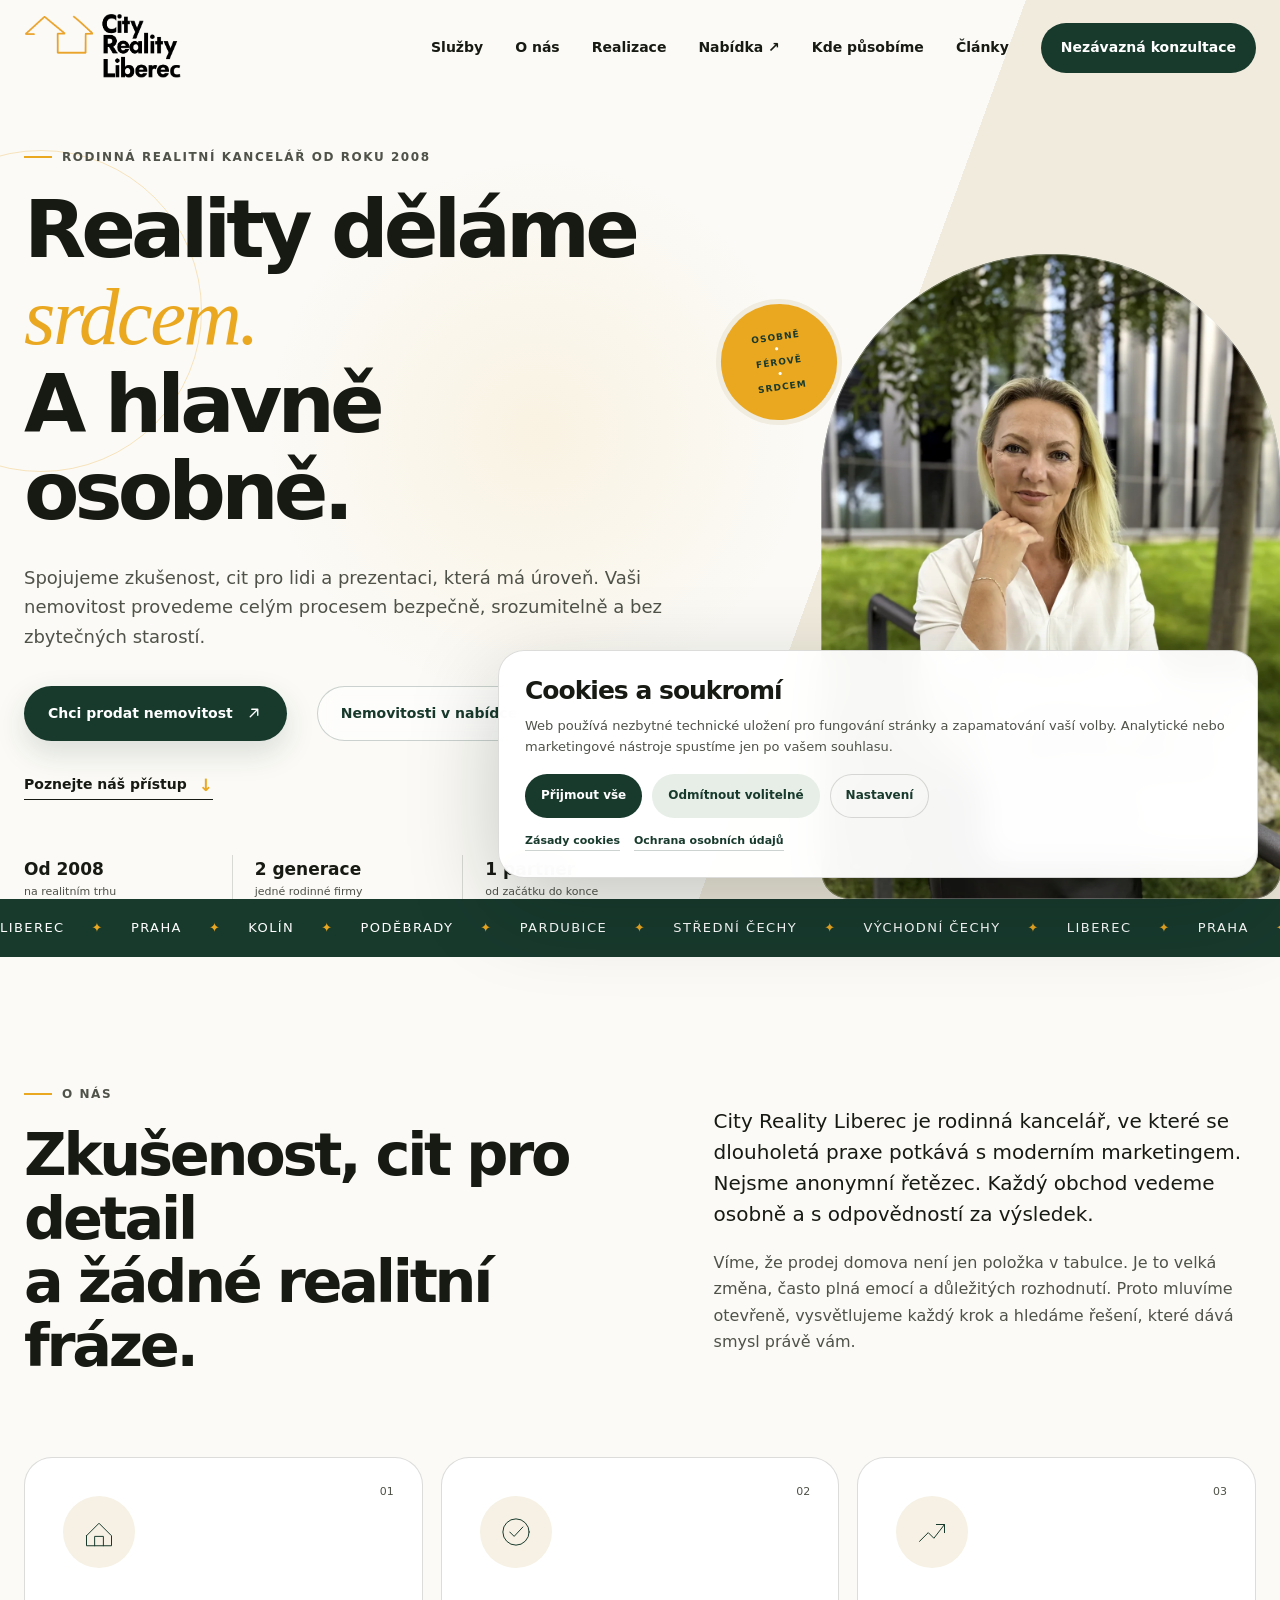
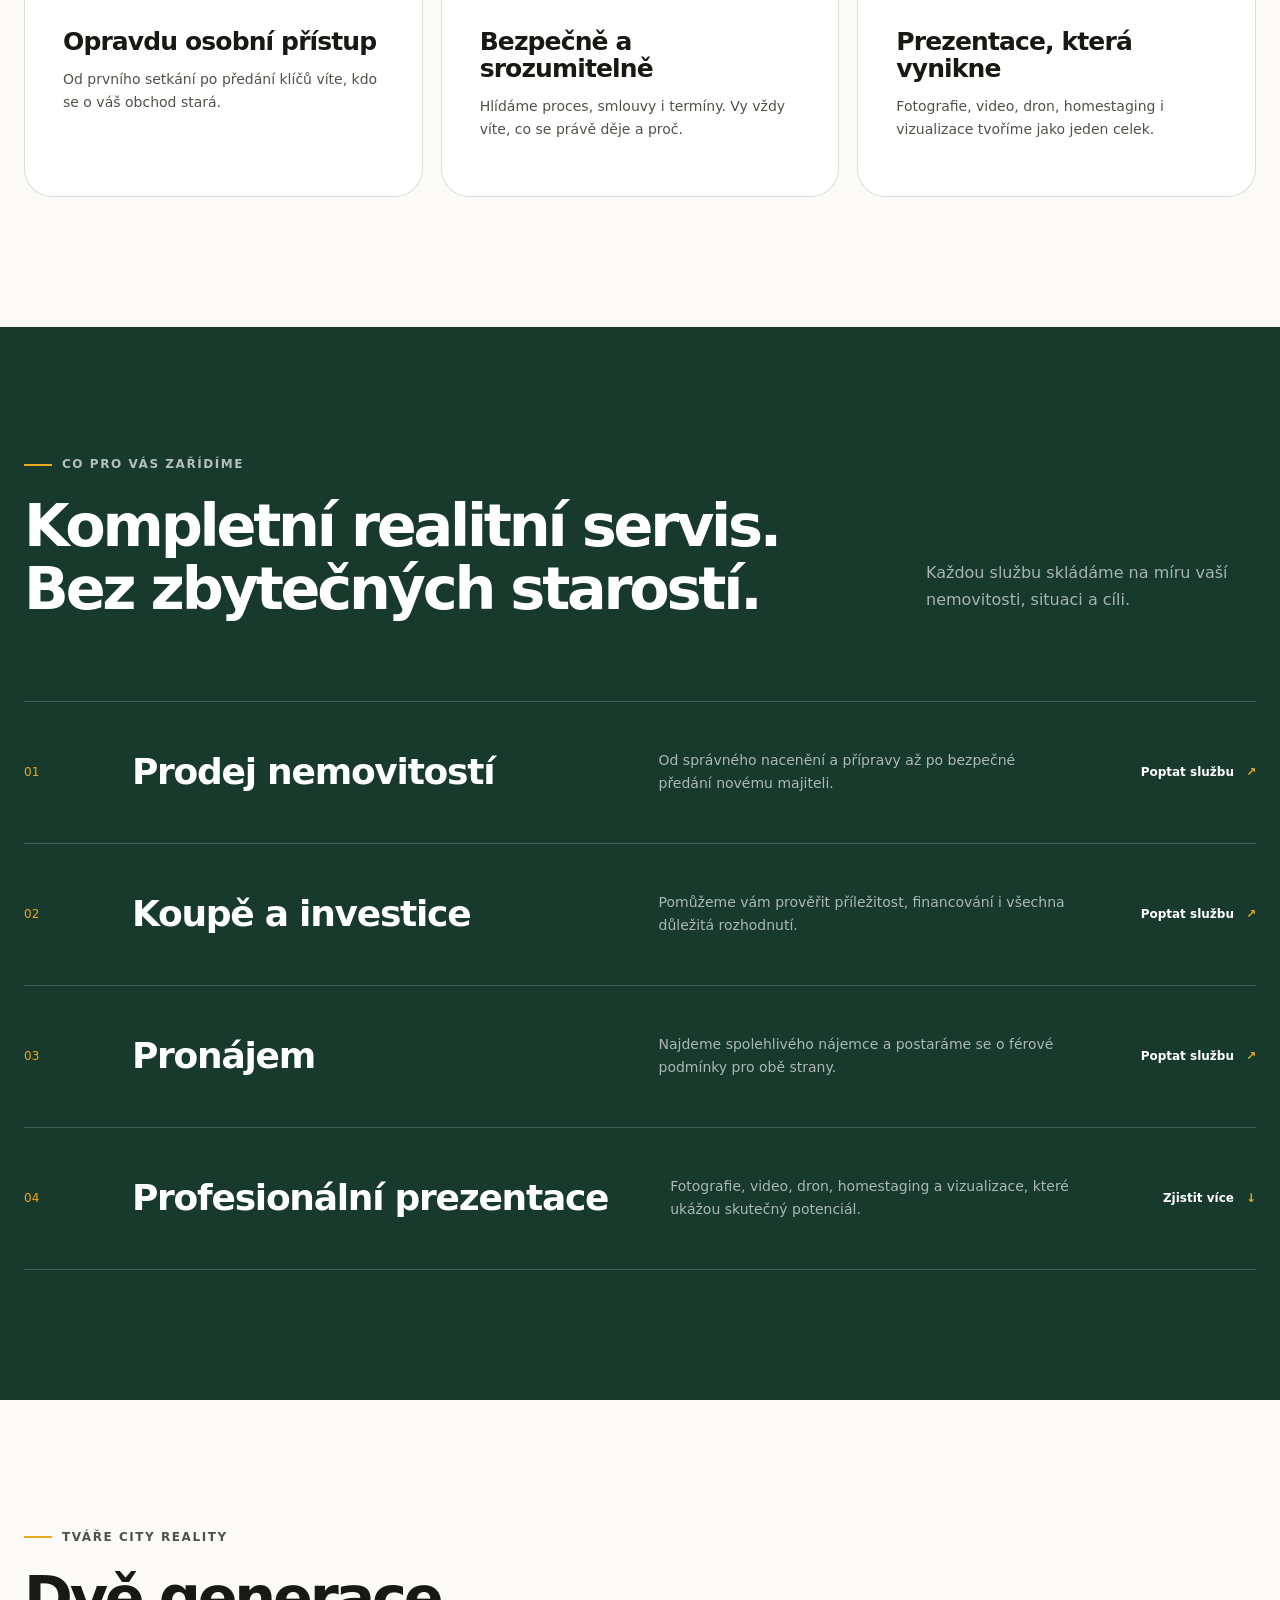
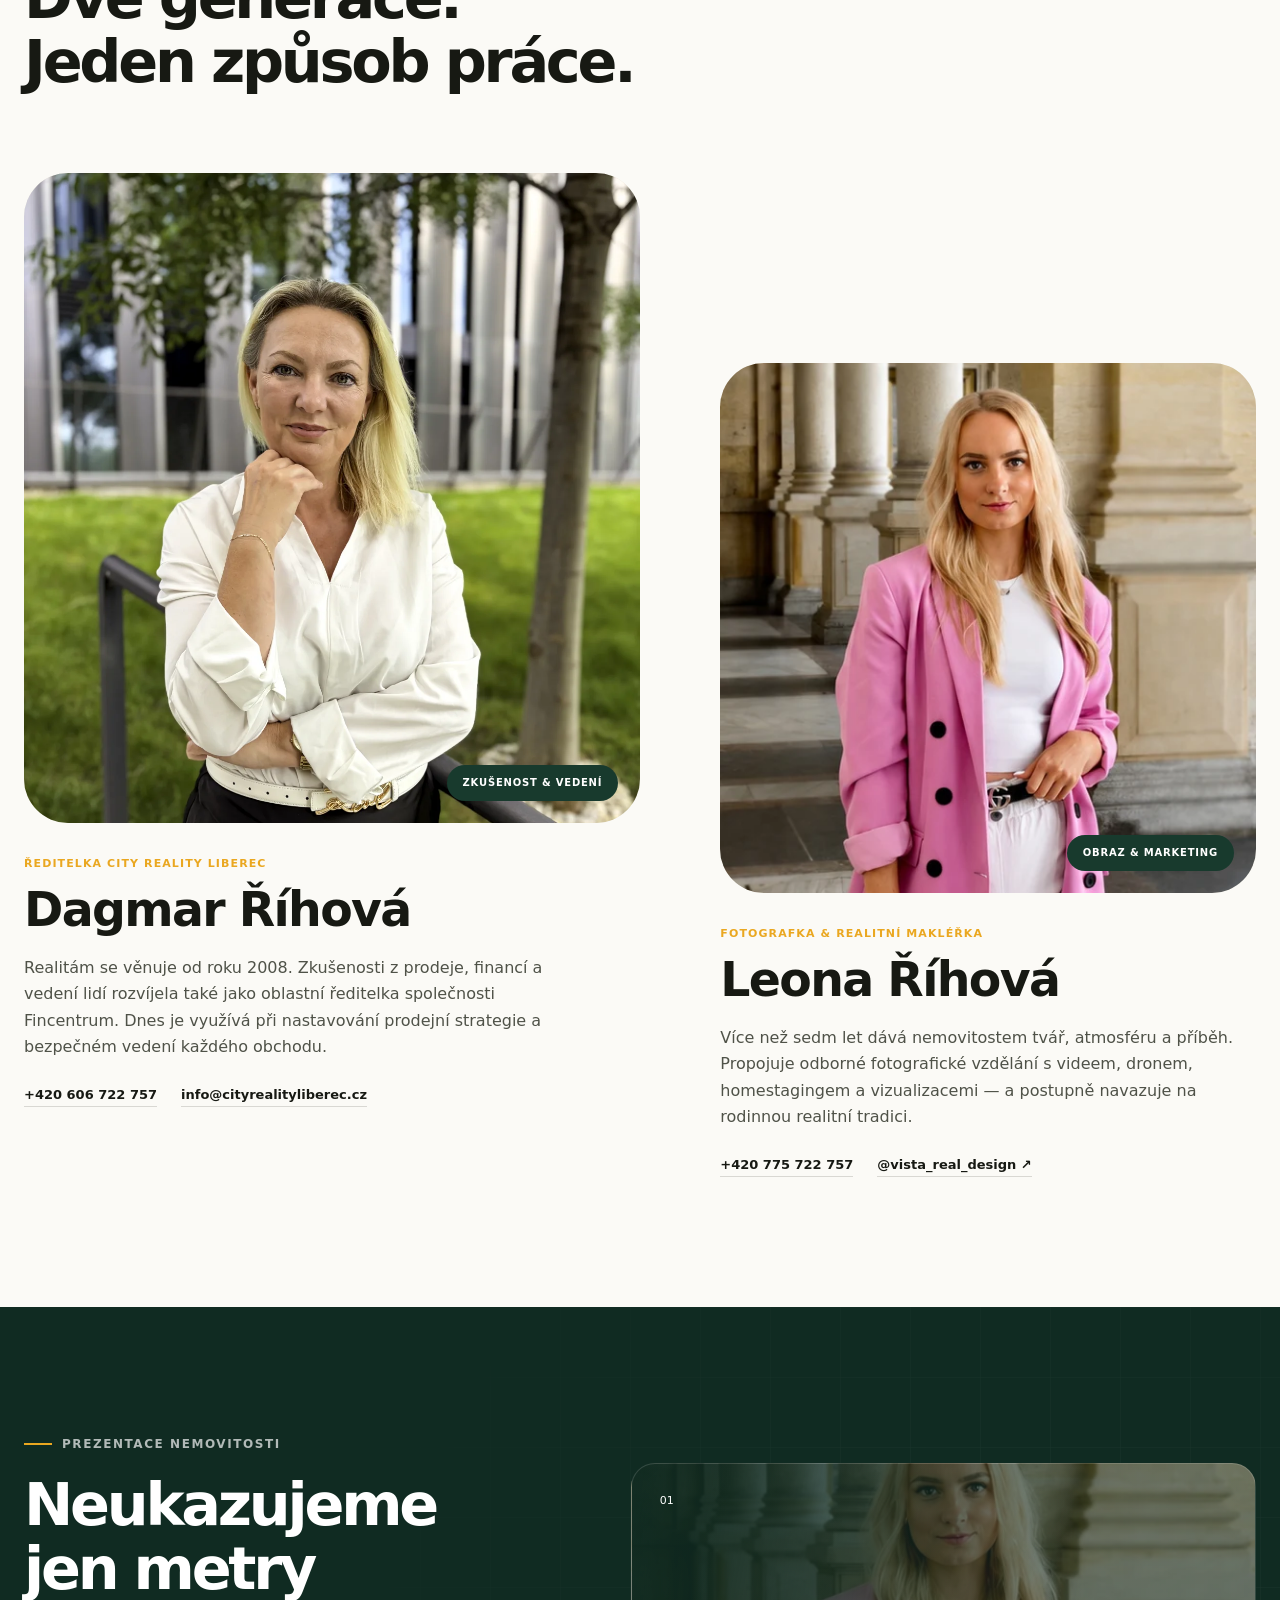
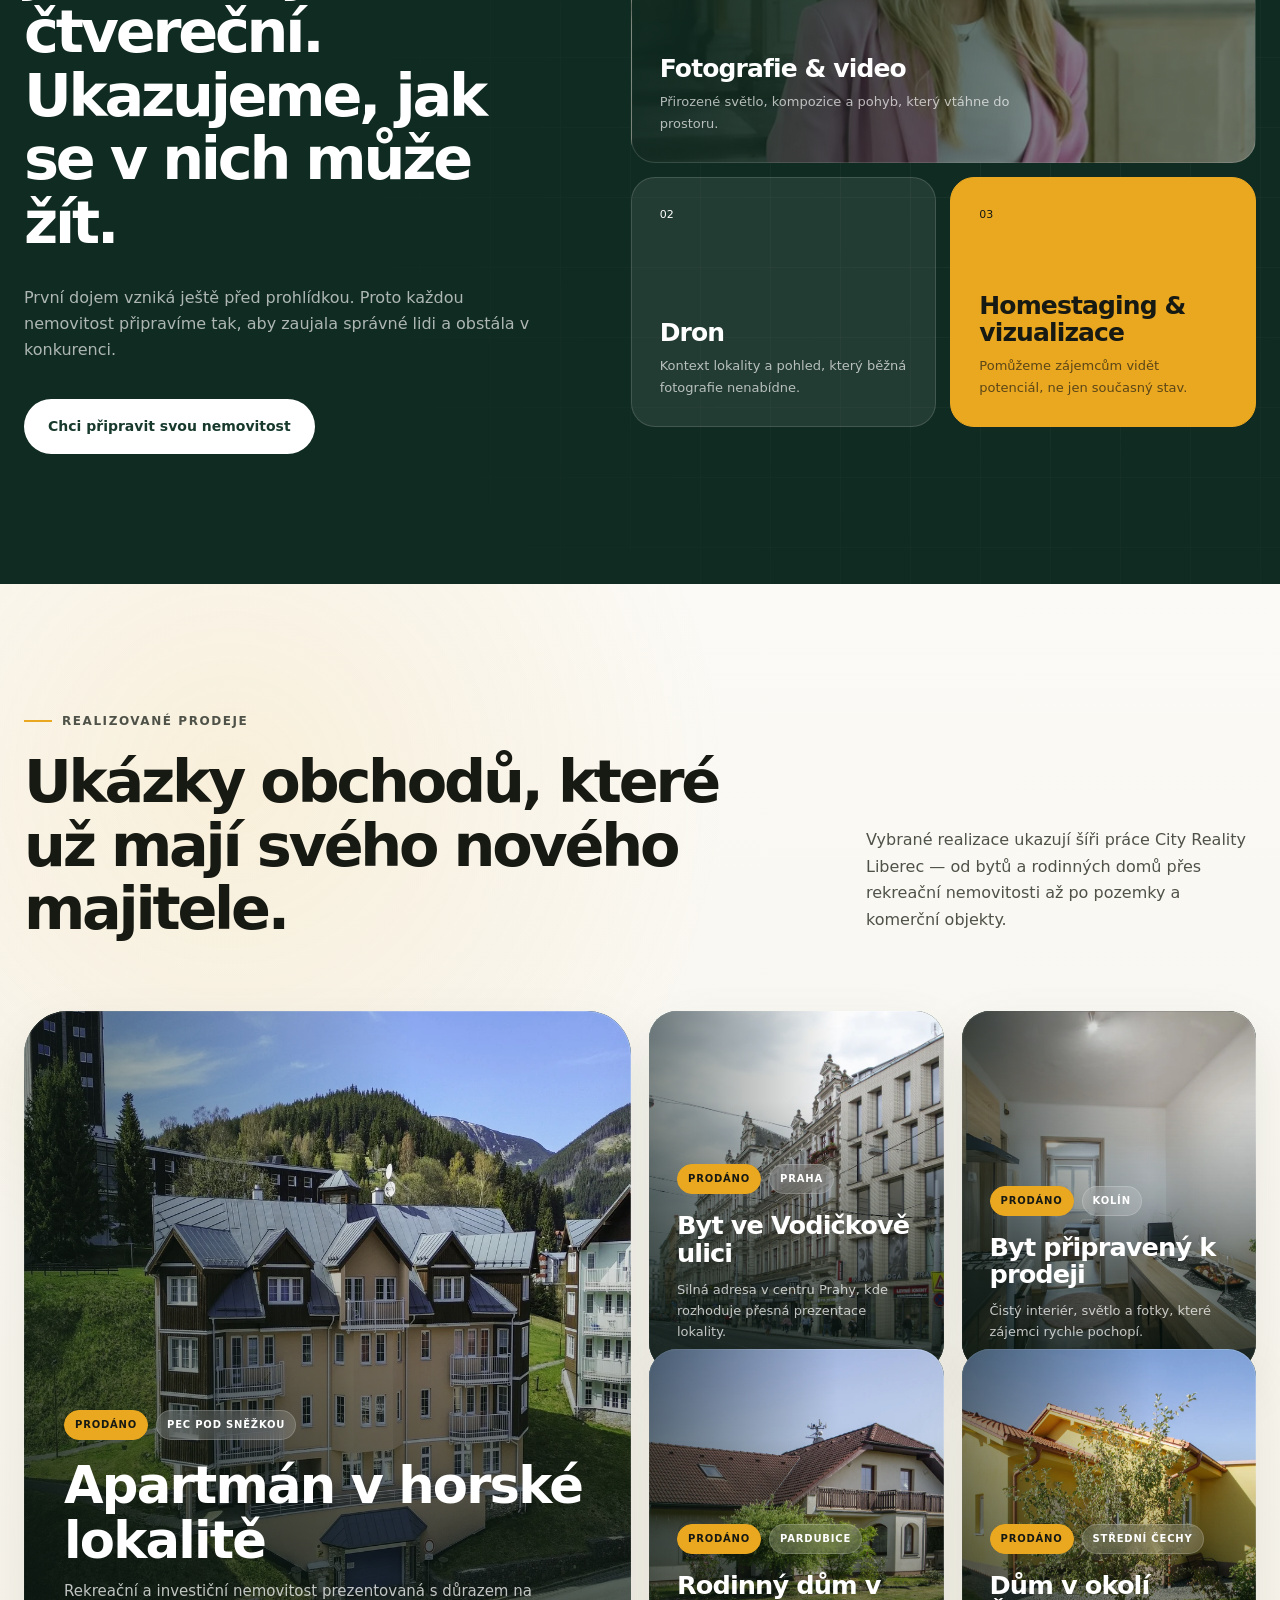
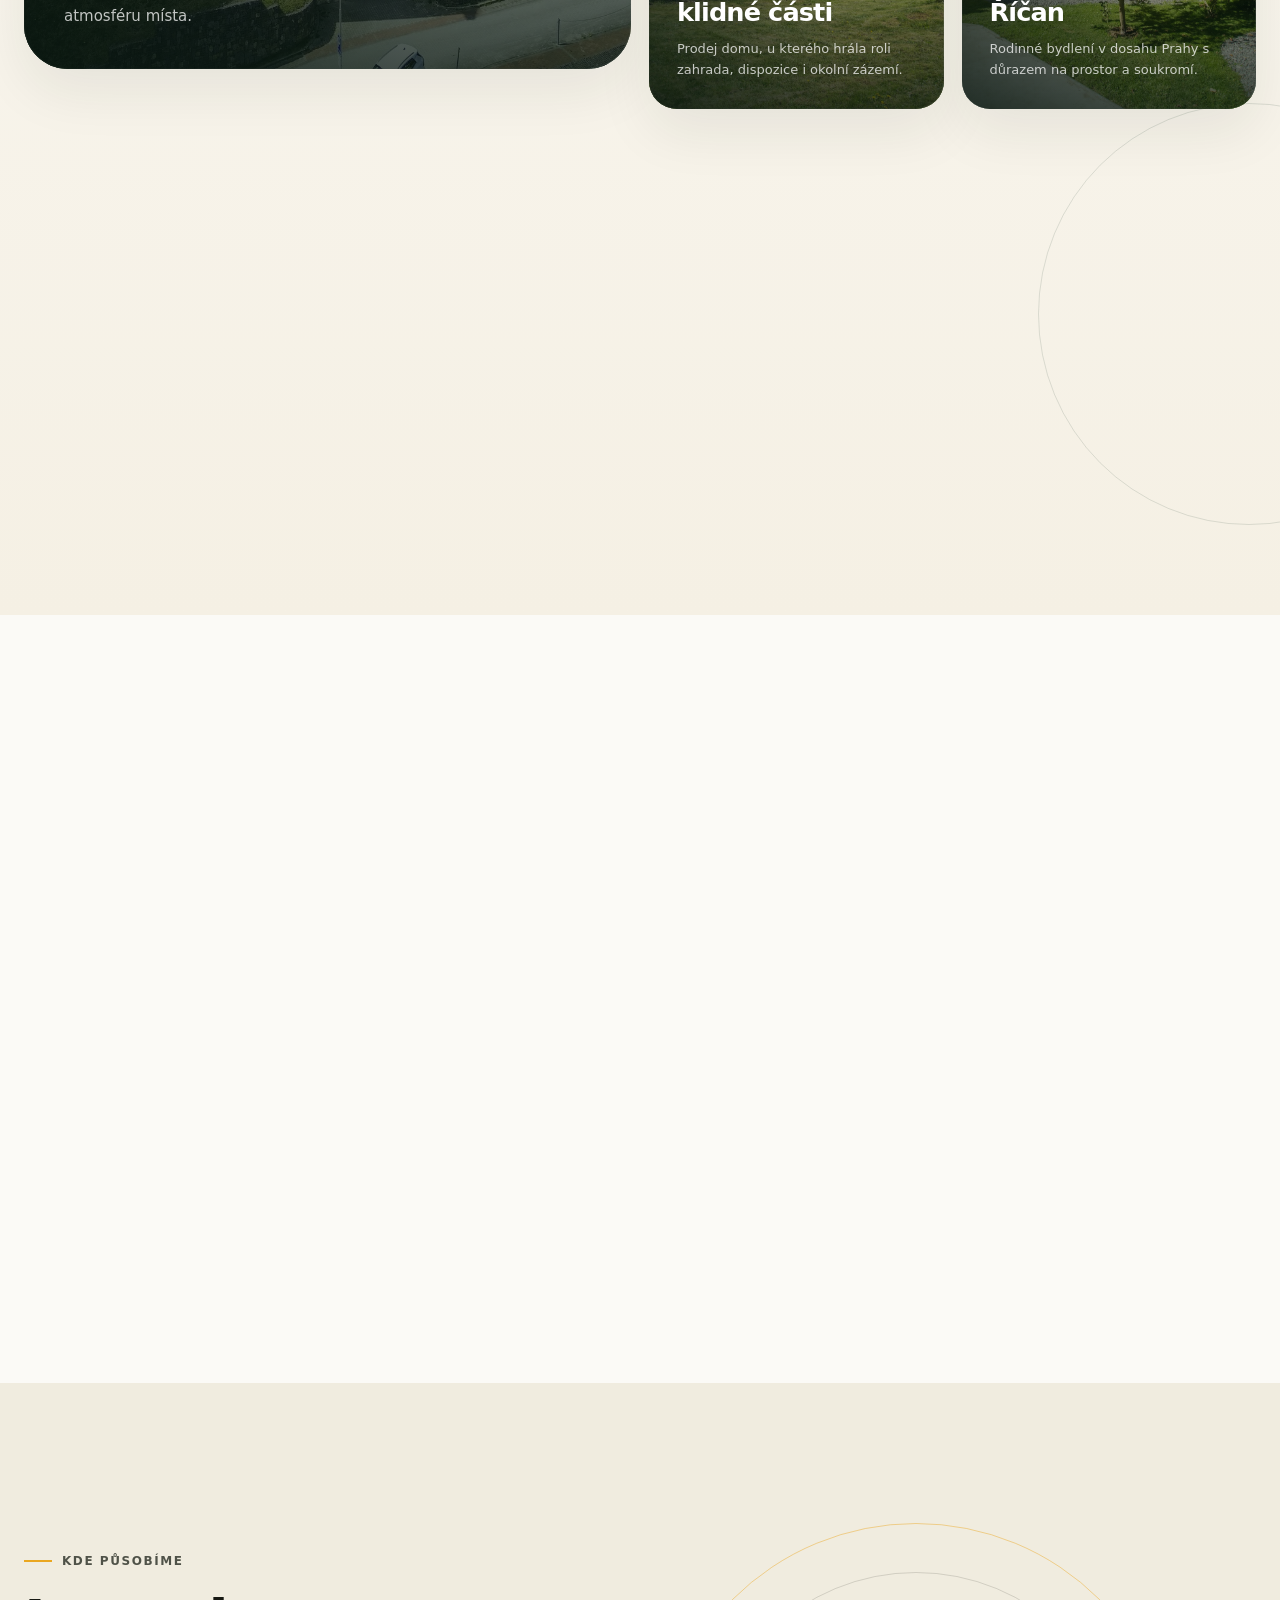
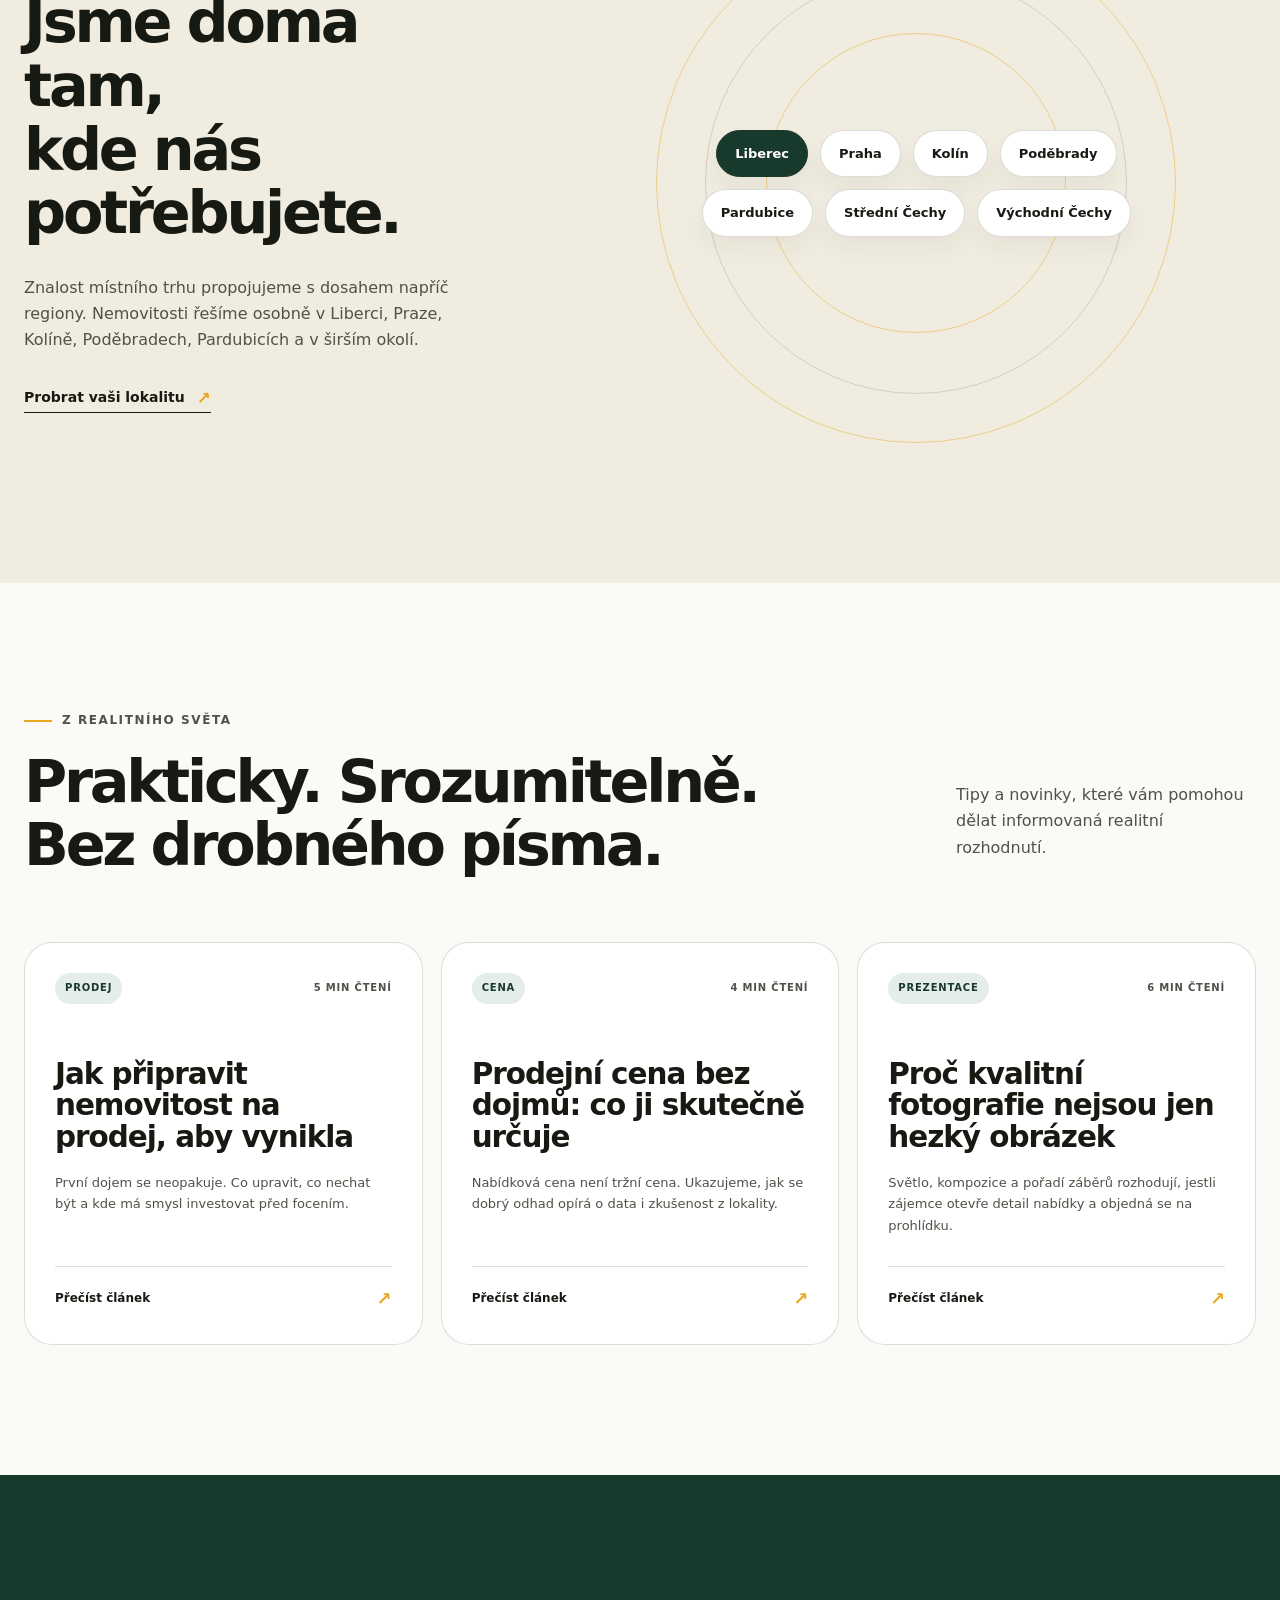
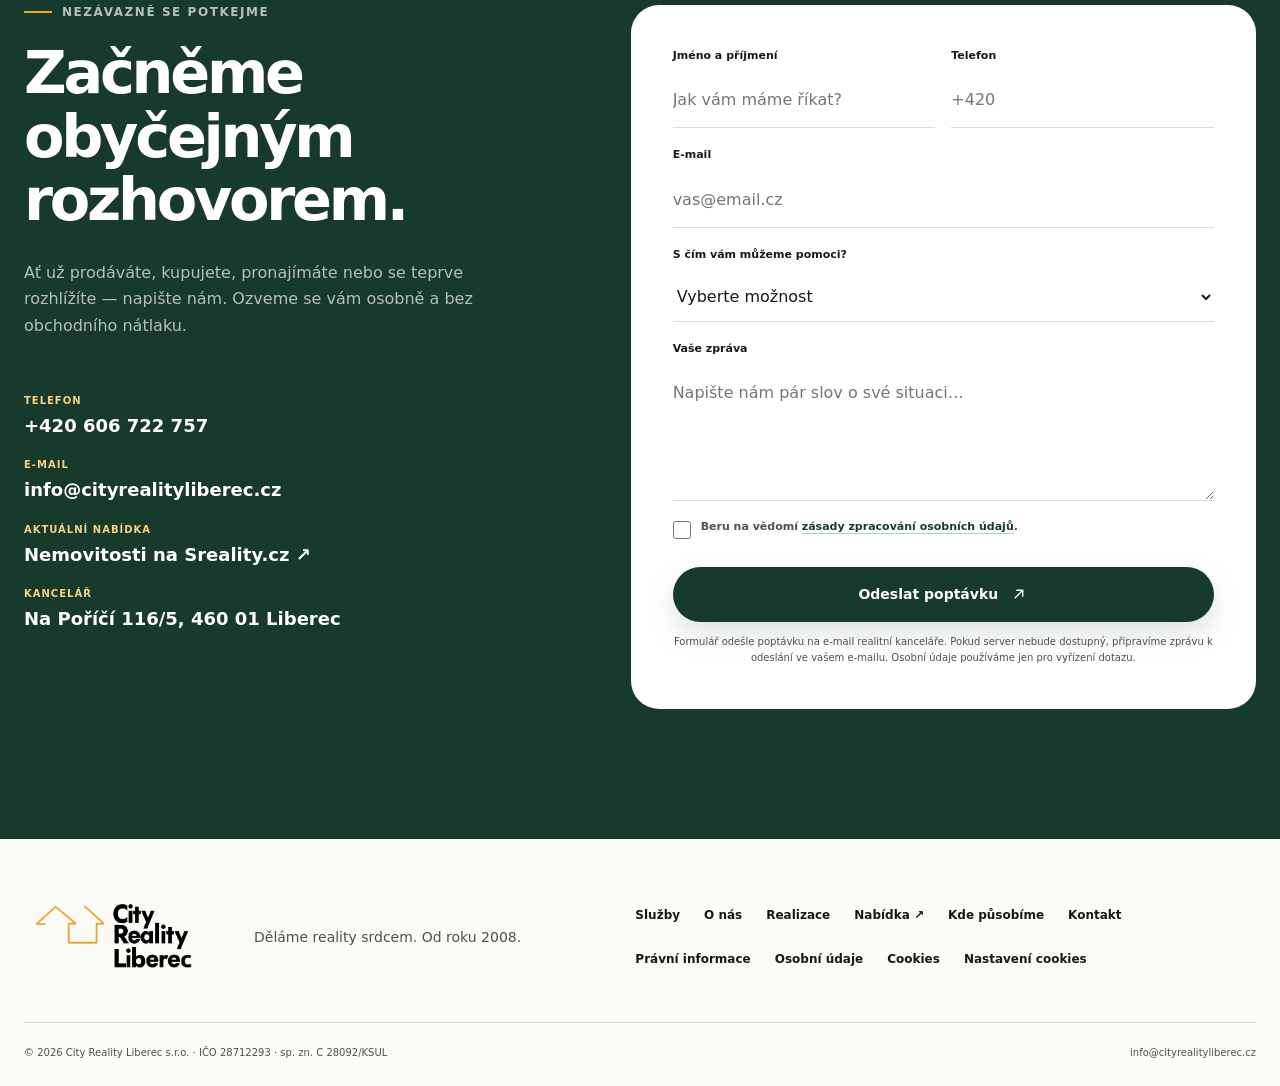
==== index.html @ 0fc663b5 "Initial City Reality Liberec website" ====
<!doctype html>
<html lang="cs">
  <head>
    <meta charset="UTF-8" />
    <meta name="viewport" content="width=device-width, initial-scale=1.0" />
    <meta
      name="description"
      content="Rodinná realitní kancelář City Reality Liberec. Prodej, koupě a pronájem nemovitostí v Liberci, Praze, Kolíně, Poděbradech, Pardubicích a okolí."
    />
    <meta name="robots" content="index, follow, max-image-preview:large" />
    <meta name="author" content="City Reality Liberec s.r.o." />
    <meta name="geo.region" content="CZ-LI" />
    <meta name="geo.placename" content="Liberec" />
    <meta name="theme-color" content="#fbfaf6" />
    <title>City Reality Liberec | Realitní kancelář Liberec, Praha a okolí</title>
    <link rel="canonical" href="https://cityrealityliberec.cz/" />
    <link rel="alternate" hreflang="cs-CZ" href="https://cityrealityliberec.cz/" />
    <link rel="alternate" hreflang="x-default" href="https://cityrealityliberec.cz/" />
    <meta property="og:locale" content="cs_CZ" />
    <meta property="og:type" content="website" />
    <meta property="og:site_name" content="City Reality Liberec" />
    <meta property="og:title" content="City Reality Liberec | Realitní kancelář Liberec, Praha a okolí" />
    <meta
      property="og:description"
      content="Rodinná realitní kancelář pro prodej, koupi a pronájem nemovitostí. Osobní přístup, kvalitní prezentace a působnost v Liberci, Praze, Středních i Východních Čechách."
    />
    <meta property="og:url" content="https://cityrealityliberec.cz/" />
    <meta property="og:image" content="https://cityrealityliberec.cz/assets/og-image.jpg" />
    <meta property="og:image:width" content="1200" />
    <meta property="og:image:height" content="630" />
    <meta property="og:image:alt" content="City Reality Liberec — rodinná realitní kancelář" />
    <meta name="twitter:card" content="summary_large_image" />
    <meta name="twitter:title" content="City Reality Liberec | Realitní kancelář Liberec, Praha a okolí" />
    <meta
      name="twitter:description"
      content="Rodinná realitní kancelář pro prodej, koupi a pronájem nemovitostí v Liberci, Praze, Středních a Východních Čechách."
    />
    <meta name="twitter:image" content="https://cityrealityliberec.cz/assets/og-image.jpg" />
    <link rel="icon" href="assets/favicon.svg" type="image/svg+xml" />
    <link rel="preload" href="assets/dagmar-rihova.webp" as="image" />
    <link rel="stylesheet" href="styles.css?v=20260701-form" />
    <script src="script.js?v=20260701-form" defer></script>
    <script type="application/ld+json">
      {
        "@context": "https://schema.org",
        "@graph": [
          {
            "@type": "ImageObject",
            "@id": "https://cityrealityliberec.cz/#logo",
            "url": "https://cityrealityliberec.cz/assets/logo.png",
            "width": 942,
            "height": 410,
            "caption": "City Reality Liberec"
          },
          {
            "@type": "ImageObject",
            "@id": "https://cityrealityliberec.cz/#primaryimage",
            "url": "https://cityrealityliberec.cz/assets/dagmar-rihova.webp",
            "width": 1200,
            "height": 1600,
            "caption": "Dagmar Říhová, City Reality Liberec"
          },
          {
            "@type": "RealEstateAgent",
            "@id": "https://cityrealityliberec.cz/#organization",
            "name": "City Reality Liberec",
            "legalName": "City Reality Liberec s.r.o.",
            "url": "https://cityrealityliberec.cz/",
            "logo": {
              "@id": "https://cityrealityliberec.cz/#logo"
            },
            "image": [
              {
                "@id": "https://cityrealityliberec.cz/#logo"
              },
              {
                "@id": "https://cityrealityliberec.cz/#primaryimage"
              }
            ],
            "slogan": "Reality děláme srdcem.",
            "description": "Rodinná realitní kancelář s osobním přístupem k prodeji, koupi a pronájmu nemovitostí.",
            "taxID": "28712293",
            "telephone": "+420606722757",
            "email": "info@cityrealityliberec.cz",
            "address": {
              "@type": "PostalAddress",
              "streetAddress": "Na Poříčí 116/5",
              "addressLocality": "Liberec II-Nové Město",
              "postalCode": "460 01",
              "addressRegion": "Liberecký kraj",
              "addressCountry": "CZ"
            },
            "contactPoint": {
              "@type": "ContactPoint",
              "telephone": "+420606722757",
              "email": "info@cityrealityliberec.cz",
              "contactType": "customer service",
              "availableLanguage": ["cs"]
            },
            "areaServed": [
              { "@type": "City", "name": "Liberec" },
              { "@type": "City", "name": "Praha" },
              { "@type": "City", "name": "Kolín" },
              { "@type": "City", "name": "Poděbrady" },
              { "@type": "City", "name": "Pardubice" },
              { "@type": "AdministrativeArea", "name": "Střední Čechy" },
              { "@type": "AdministrativeArea", "name": "Východní Čechy" }
            ],
            "knowsAbout": [
              "prodej nemovitostí",
              "koupě nemovitosti",
              "pronájem nemovitosti",
              "prezentace nemovitostí",
              "realitní poradenství"
            ],
            "sameAs": [
              "https://www.sreality.cz/adresar/city-reality-liberec-liberec-liberec-ii-nove-mesto/1263/makleri/282728"
            ],
            "hasOfferCatalog": {
              "@type": "OfferCatalog",
              "name": "Realitní služby",
              "itemListElement": [
                {
                  "@type": "Offer",
                  "itemOffered": {
                    "@type": "Service",
                    "name": "Prodej nemovitosti",
                    "description": "Strategie prodeje, příprava nemovitosti, prezentace, inzerce, jednání se zájemci a doprovod k bezpečnému předání.",
                    "provider": { "@id": "https://cityrealityliberec.cz/#organization" }
                  }
                },
                {
                  "@type": "Offer",
                  "itemOffered": {
                    "@type": "Service",
                    "name": "Koupě a investice do nemovitosti",
                    "description": "Pomoc s výběrem, prověřením a vyjednáváním při koupi nemovitosti.",
                    "provider": { "@id": "https://cityrealityliberec.cz/#organization" }
                  }
                },
                {
                  "@type": "Offer",
                  "itemOffered": {
                    "@type": "Service",
                    "name": "Pronájem nemovitosti",
                    "description": "Prezentace pronájmu, výběr vhodného nájemce a příprava hladkého předání.",
                    "provider": { "@id": "https://cityrealityliberec.cz/#organization" }
                  }
                }
              ]
            }
          },
          {
            "@type": "WebSite",
            "@id": "https://cityrealityliberec.cz/#website",
            "url": "https://cityrealityliberec.cz/",
            "name": "City Reality Liberec",
            "inLanguage": "cs-CZ",
            "publisher": {
              "@id": "https://cityrealityliberec.cz/#organization"
            }
          },
          {
            "@type": "WebPage",
            "@id": "https://cityrealityliberec.cz/#webpage",
            "url": "https://cityrealityliberec.cz/",
            "name": "City Reality Liberec | Realitní kancelář Liberec, Praha a okolí",
            "description": "Rodinná realitní kancelář City Reality Liberec. Prodej, koupě a pronájem nemovitostí v Liberci, Praze, Kolíně, Poděbradech, Pardubicích a okolí.",
            "isPartOf": {
              "@id": "https://cityrealityliberec.cz/#website"
            },
            "about": {
              "@id": "https://cityrealityliberec.cz/#organization"
            },
            "primaryImageOfPage": {
              "@id": "https://cityrealityliberec.cz/#primaryimage"
            },
            "breadcrumb": {
              "@id": "https://cityrealityliberec.cz/#breadcrumb"
            },
            "inLanguage": "cs-CZ"
          },
          {
            "@type": "BreadcrumbList",
            "@id": "https://cityrealityliberec.cz/#breadcrumb",
            "itemListElement": [
              {
                "@type": "ListItem",
                "position": 1,
                "name": "Úvod",
                "item": "https://cityrealityliberec.cz/"
              }
            ]
          },
          {
            "@type": "ItemList",
            "@id": "https://cityrealityliberec.cz/#articles",
            "name": "Realitní články",
            "itemListElement": [
              {
                "@type": "ListItem",
                "position": 1,
                "url": "https://cityrealityliberec.cz/clanky/priprava-nemovitosti-na-prodej.html",
                "name": "Jak připravit nemovitost na prodej, aby vynikla"
              },
              {
                "@type": "ListItem",
                "position": 2,
                "url": "https://cityrealityliberec.cz/clanky/realna-prodejni-cena.html",
                "name": "Prodejní cena bez dojmů: co ji skutečně určuje"
              },
              {
                "@type": "ListItem",
                "position": 3,
                "url": "https://cityrealityliberec.cz/clanky/fotografie-ktere-prodavaji.html",
                "name": "Proč kvalitní fotografie nejsou jen hezký obrázek"
              }
            ]
          }
        ]
      }
    </script>
  </head>
  <body>
    <a class="skip-link" href="#obsah">Přejít na obsah</a>

    <header class="site-header" data-header>
      <div class="shell header-inner">
        <a class="brand" href="#uvod" aria-label="City Reality Liberec — úvod">
          <img src="assets/logo.png" alt="City Reality Liberec" width="942" height="410" />
        </a>

        <button class="menu-toggle" type="button" aria-expanded="false" aria-controls="main-nav">
          <span></span><span></span>
          <span class="sr-only">Otevřít menu</span>
        </button>

        <nav class="main-nav" id="main-nav" aria-label="Hlavní navigace">
          <a href="#sluzby">Služby</a>
          <a href="#o-nas">O nás</a>
          <a href="#realizace">Realizace</a>
          <a
            class="nav-external"
            href="https://www.sreality.cz/adresar/city-reality-liberec-liberec-liberec-ii-nove-mesto/1263/makleri/282728"
            target="_blank"
            rel="noreferrer"
          >Nabídka ↗</a>
          <a href="#lokality">Kde působíme</a>
          <a href="#clanky">Články</a>
          <a class="nav-cta" href="#kontakt">Nezávazná konzultace</a>
        </nav>
      </div>
    </header>

    <main id="obsah">
      <section class="hero" id="uvod">
        <div class="shell hero-grid">
          <div class="hero-copy reveal">
            <p class="eyebrow"><span></span> Rodinná realitní kancelář od roku 2008</p>
            <h1>Reality děláme <em>srdcem.</em><br />A hlavně osobně.</h1>
            <p class="hero-lead">
              Spojujeme zkušenost, cit pro lidi a prezentaci, která má úroveň. Vaši nemovitost
              provedeme celým procesem bezpečně, srozumitelně a bez zbytečných starostí.
            </p>
            <div class="hero-actions">
              <a class="button button-primary" href="#kontakt">
                Chci prodat nemovitost
                <svg aria-hidden="true" viewBox="0 0 24 24"><path d="m7 17 10-10M9 7h8v8" /></svg>
              </a>
              <a
                class="button button-outline"
                href="https://www.sreality.cz/adresar/city-reality-liberec-liberec-liberec-ii-nove-mesto/1263/makleri/282728"
                target="_blank"
                rel="noreferrer"
              >
                Nemovitosti v nabídce
                <svg aria-hidden="true" viewBox="0 0 24 24"><path d="m7 17 10-10M9 7h8v8" /></svg>
              </a>
              <a class="text-link" href="#o-nas">Poznejte náš přístup <span>↓</span></a>
            </div>
            <div class="hero-proof" aria-label="Naše hlavní přednosti">
              <div><strong>Od 2008</strong><span>na realitním trhu</span></div>
              <div><strong>2 generace</strong><span>jedné rodinné firmy</span></div>
              <div><strong>1 partner</strong><span>od začátku do konce</span></div>
            </div>
          </div>

          <div class="hero-visual reveal reveal-delay">
            <div class="portrait portrait-main">
              <img
                src="assets/dagmar-rihova.webp"
                alt="Dagmar Říhová, ředitelka City Reality Liberec"
                width="1200"
                height="1600"
              />
            </div>
            <div class="portrait-note">
              <span class="scribble" aria-hidden="true">„</span>
              <p>Za každou nemovitostí je lidský příběh. A ten si zaslouží opravdovou péči.</p>
              <strong>Dagmar Říhová</strong>
              <span>ředitelka City Reality Liberec</span>
            </div>
            <div class="hero-stamp" aria-hidden="true">
              <span>osobně</span>
              <i>•</i>
              <span>férově</span>
              <i>•</i>
              <span>srdcem</span>
            </div>
          </div>
        </div>

        <div class="place-line" aria-label="Lokality, ve kterých působíme">
          <div class="place-track">
            <span>Liberec</span><i>✦</i><span>Praha</span><i>✦</i><span>Kolín</span><i>✦</i>
            <span>Poděbrady</span><i>✦</i><span>Pardubice</span><i>✦</i><span>Střední Čechy</span><i>✦</i>
            <span>Východní Čechy</span><i>✦</i><span aria-hidden="true">Liberec</span><i aria-hidden="true">✦</i>
            <span aria-hidden="true">Praha</span><i aria-hidden="true">✦</i><span aria-hidden="true">Kolín</span>
          </div>
        </div>
      </section>

      <section class="intro section" id="o-nas">
        <div class="shell intro-grid">
          <div class="section-heading reveal">
            <p class="eyebrow"><span></span> O nás</p>
            <h2>Zkušenost, cit pro detail<br />a žádné realitní fráze.</h2>
          </div>
          <div class="intro-copy reveal reveal-delay">
            <p class="lead-copy">
              City Reality Liberec je rodinná kancelář, ve které se dlouholetá praxe potkává
              s moderním marketingem. Nejsme anonymní řetězec. Každý obchod vedeme osobně a s
              odpovědností za výsledek.
            </p>
            <p>
              Víme, že prodej domova není jen položka v tabulce. Je to velká změna, často plná
              emocí a důležitých rozhodnutí. Proto mluvíme otevřeně, vysvětlujeme každý krok a
              hledáme řešení, které dává smysl právě vám.
            </p>
          </div>
        </div>

        <div class="shell values-grid">
          <article class="value-card reveal">
            <span class="card-number">01</span>
            <div class="line-icon" aria-hidden="true">
              <svg viewBox="0 0 64 64"><path d="M12 38 32 18l20 20v16H12V38Z"/><path d="M25 54V39h14v15"/></svg>
            </div>
            <h3>Opravdu osobní přístup</h3>
            <p>Od prvního setkání po předání klíčů víte, kdo se o váš obchod stará.</p>
          </article>
          <article class="value-card reveal reveal-delay-short">
            <span class="card-number">02</span>
            <div class="line-icon" aria-hidden="true">
              <svg viewBox="0 0 64 64"><circle cx="32" cy="32" r="21"/><path d="m22 32 7 7 14-15"/></svg>
            </div>
            <h3>Bezpečně a srozumitelně</h3>
            <p>Hlídáme proces, smlouvy i termíny. Vy vždy víte, co se právě děje a proč.</p>
          </article>
          <article class="value-card reveal reveal-delay-long">
            <span class="card-number">03</span>
            <div class="line-icon" aria-hidden="true">
              <svg viewBox="0 0 64 64"><path d="M12 47 26 33l9 9 17-22"/><path d="M39 20h13v13"/></svg>
            </div>
            <h3>Prezentace, která vynikne</h3>
            <p>Fotografie, video, dron, homestaging i vizualizace tvoříme jako jeden celek.</p>
          </article>
        </div>
      </section>

      <section class="services section" id="sluzby">
        <div class="shell">
          <div class="section-heading services-heading reveal">
            <div>
              <p class="eyebrow eyebrow-light"><span></span> Co pro vás zařídíme</p>
              <h2>Kompletní realitní servis.<br />Bez zbytečných starostí.</h2>
            </div>
            <p>Každou službu skládáme na míru vaší nemovitosti, situaci a cíli.</p>
          </div>

          <div class="service-list">
            <article class="service-row reveal">
              <span class="service-index">01</span>
              <h3>Prodej nemovitostí</h3>
              <p>Od správného nacenění a přípravy až po bezpečné předání novému majiteli.</p>
              <a href="#kontakt" aria-label="Poptat prodej nemovitosti">Poptat službu <span>↗</span></a>
            </article>
            <article class="service-row reveal">
              <span class="service-index">02</span>
              <h3>Koupě a investice</h3>
              <p>Pomůžeme vám prověřit příležitost, financování i všechna důležitá rozhodnutí.</p>
              <a href="#kontakt" aria-label="Poptat pomoc s koupí nebo investicí">Poptat službu <span>↗</span></a>
            </article>
            <article class="service-row reveal">
              <span class="service-index">03</span>
              <h3>Pronájem</h3>
              <p>Najdeme spolehlivého nájemce a postaráme se o férové podmínky pro obě strany.</p>
              <a href="#kontakt" aria-label="Poptat pronájem">Poptat službu <span>↗</span></a>
            </article>
            <article class="service-row reveal">
              <span class="service-index">04</span>
              <h3>Profesionální prezentace</h3>
              <p>Fotografie, video, dron, homestaging a vizualizace, které ukážou skutečný potenciál.</p>
              <a href="#prezentace" aria-label="Zjistit více o prezentaci nemovitostí">Zjistit více <span>↓</span></a>
            </article>
          </div>
        </div>
      </section>

      <section class="team section" id="tym">
        <div class="shell">
          <div class="section-heading team-heading reveal">
            <p class="eyebrow"><span></span> Tváře City Reality</p>
            <h2>Dvě generace.<br />Jeden způsob práce.</h2>
          </div>

          <div class="team-grid">
            <article class="profile profile-dagmar reveal">
              <div class="profile-photo">
                <img src="assets/dagmar-rihova.webp" alt="Dagmar Říhová" width="1200" height="1600" loading="lazy" />
                <span class="profile-label">Zkušenost &amp; vedení</span>
              </div>
              <div class="profile-copy">
                <p class="profile-role">Ředitelka City Reality Liberec</p>
                <h3>Dagmar Říhová</h3>
                <p>
                  Realitám se věnuje od roku 2008. Zkušenosti z prodeje, financí a vedení lidí
                  rozvíjela také jako oblastní ředitelka společnosti Fincentrum. Dnes je využívá
                  při nastavování prodejní strategie a bezpečném vedení každého obchodu.
                </p>
                <div class="profile-contact">
                  <a href="tel:+420606722757">+420 606 722 757</a>
                  <a href="mailto:info@cityrealityliberec.cz">info@cityrealityliberec.cz</a>
                </div>
              </div>
            </article>

            <article class="profile profile-leona reveal reveal-delay">
              <div class="profile-photo">
                <img src="assets/leona-rihova.webp" alt="Leona Říhová" width="558" height="757" loading="lazy" />
                <span class="profile-label">Obraz &amp; marketing</span>
              </div>
              <div class="profile-copy">
                <p class="profile-role">Fotografka &amp; realitní makléřka</p>
                <h3>Leona Říhová</h3>
                <p>
                  Více než sedm let dává nemovitostem tvář, atmosféru a příběh. Propojuje odborné
                  fotografické vzdělání s videem, dronem, homestagingem a vizualizacemi — a
                  postupně navazuje na rodinnou realitní tradici.
                </p>
                <div class="profile-contact">
                  <a href="tel:+420775722757">+420 775 722 757</a>
                  <a href="https://www.instagram.com/vista_real_design/" target="_blank" rel="noreferrer">@vista_real_design ↗</a>
                </div>
              </div>
            </article>
          </div>
        </div>
      </section>

      <section class="presentation section" id="prezentace">
        <div class="shell presentation-grid">
          <div class="presentation-copy reveal">
            <p class="eyebrow eyebrow-light"><span></span> Prezentace nemovitosti</p>
            <h2>Neukazujeme jen metry čtvereční. Ukazujeme, jak se v nich může žít.</h2>
            <p>
              První dojem vzniká ještě před prohlídkou. Proto každou nemovitost připravíme tak,
              aby zaujala správné lidi a obstála v konkurenci.
            </p>
            <a class="button button-light" href="#kontakt">Chci připravit svou nemovitost</a>
          </div>

          <div class="presentation-cards">
            <article class="media-card media-card-large reveal">
              <span class="media-number">01</span>
              <div>
                <h3>Fotografie &amp; video</h3>
                <p>Přirozené světlo, kompozice a pohyb, který vtáhne do prostoru.</p>
              </div>
            </article>
            <article class="media-card reveal reveal-delay-short">
              <span class="media-number">02</span>
              <div>
                <h3>Dron</h3>
                <p>Kontext lokality a pohled, který běžná fotografie nenabídne.</p>
              </div>
            </article>
            <article class="media-card media-card-accent reveal reveal-delay-long">
              <span class="media-number">03</span>
              <div>
                <h3>Homestaging &amp; vizualizace</h3>
                <p>Pomůžeme zájemcům vidět potenciál, ne jen současný stav.</p>
              </div>
            </article>
          </div>
        </div>
      </section>

      <section class="portfolio section" id="realizace" aria-labelledby="realizace-title">
        <div class="shell">
          <div class="section-heading portfolio-heading reveal">
            <div>
              <p class="eyebrow"><span></span> Realizované prodeje</p>
              <h2 id="realizace-title">Ukázky obchodů, které už mají svého nového majitele.</h2>
            </div>
            <p>
              Vybrané realizace ukazují šíři práce City Reality Liberec — od bytů a rodinných domů
              přes rekreační nemovitosti až po pozemky a komerční objekty.
            </p>
          </div>

          <div class="portfolio-grid">
            <article class="portfolio-card portfolio-card-featured reveal">
              <img
                src="assets/portfolio/apartman-pec-pod-snezkou.webp"
                alt="Horský apartmán v Peci pod Sněžkou, realizovaný prodej"
                width="1466"
                height="1100"
                loading="lazy"
              />
              <div class="portfolio-content">
                <div class="portfolio-meta">
                  <span>Prodáno</span>
                  <span>Pec pod Sněžkou</span>
                </div>
                <h3>Apartmán v horské lokalitě</h3>
                <p>Rekreační a investiční nemovitost prezentovaná s důrazem na atmosféru místa.</p>
              </div>
            </article>

            <article class="portfolio-card reveal reveal-delay-short">
              <img
                src="assets/portfolio/byt-praha-vodickova.webp"
                alt="Vodičkova ulice v Praze, realizovaný prodej bytu"
                width="1209"
                height="807"
                loading="lazy"
              />
              <div class="portfolio-content">
                <div class="portfolio-meta">
                  <span>Prodáno</span>
                  <span>Praha</span>
                </div>
                <h3>Byt ve Vodičkově ulici</h3>
                <p>Silná adresa v centru Prahy, kde rozhoduje přesná prezentace lokality.</p>
              </div>
            </article>

            <article class="portfolio-card reveal reveal-delay-long">
              <img
                src="assets/portfolio/byt-kolin.webp"
                alt="Interiér bytu v Kolíně, realizovaný prodej"
                width="1469"
                height="1100"
                loading="lazy"
              />
              <div class="portfolio-content">
                <div class="portfolio-meta">
                  <span>Prodáno</span>
                  <span>Kolín</span>
                </div>
                <h3>Byt připravený k prodeji</h3>
                <p>Čistý interiér, světlo a fotky, které zájemci rychle pochopí.</p>
              </div>
            </article>

            <article class="portfolio-card reveal">
              <img
                src="assets/portfolio/dum-pardubice.webp"
                alt="Rodinný dům v Pardubicích, realizovaný prodej"
                width="1500"
                height="1000"
                loading="lazy"
              />
              <div class="portfolio-content">
                <div class="portfolio-meta">
                  <span>Prodáno</span>
                  <span>Pardubice</span>
                </div>
                <h3>Rodinný dům v klidné části</h3>
                <p>Prodej domu, u kterého hrála roli zahrada, dispozice i okolní zázemí.</p>
              </div>
            </article>

            <article class="portfolio-card reveal reveal-delay-short">
              <img
                src="assets/portfolio/dum-ricany.webp"
                alt="Rodinný dům v okolí Říčan, realizovaný prodej"
                width="1467"
                height="1100"
                loading="lazy"
              />
              <div class="portfolio-content">
                <div class="portfolio-meta">
                  <span>Prodáno</span>
                  <span>Střední Čechy</span>
                </div>
                <h3>Dům v okolí Říčan</h3>
                <p>Rodinné bydlení v dosahu Prahy s důrazem na prostor a soukromí.</p>
              </div>
            </article>

            <article class="portfolio-card reveal reveal-delay-long">
              <img
                src="assets/portfolio/chata-liberec.webp"
                alt="Chata se zahradou v Liberci, realizovaný prodej"
                width="1210"
                height="806"
                loading="lazy"
              />
              <div class="portfolio-content">
                <div class="portfolio-meta">
                  <span>Prodáno</span>
                  <span>Liberec</span>
                </div>
                <h3>Chata se zahradou</h3>
                <p>Rekreační nemovitost, kde fotografie prodávají atmosféru i klid místa.</p>
              </div>
            </article>

            <article class="portfolio-card reveal">
              <img
                src="assets/portfolio/pekarna-chrudim.webp"
                alt="Bývalá pekárna v Chrudimi, realizovaný prodej"
                width="1466"
                height="1100"
                loading="lazy"
              />
              <div class="portfolio-content">
                <div class="portfolio-meta">
                  <span>Prodáno</span>
                  <span>Chrudim</span>
                </div>
                <h3>Bývalá pekárna</h3>
                <p>Atypická nemovitost, u které je klíčové ukázat potenciál dalšímu využití.</p>
              </div>
            </article>

            <article class="portfolio-card reveal reveal-delay-short">
              <img
                src="assets/portfolio/pozemek-jested.webp"
                alt="Letecký pohled na pozemek u Světlé pod Ještědem, realizovaný prodej"
                width="1500"
                height="844"
                loading="lazy"
              />
              <div class="portfolio-content">
                <div class="portfolio-meta">
                  <span>Prodáno</span>
                  <span>Světlá pod Ještědem</span>
                </div>
                <h3>Pozemek u Ještědu</h3>
                <p>Dron a mapa pomohly jasně ukázat tvar, přístup i okolí pozemku.</p>
              </div>
            </article>
          </div>

          <div class="portfolio-summary reveal">
            <p>Ukázky pochází z realizovaných prodejů. Detaily obchodů zveřejňujeme jen v rozsahu, který chrání soukromí klientů.</p>
            <a class="button button-primary portfolio-cta" href="#kontakt">
              Chci podobný výsledek
              <svg aria-hidden="true" viewBox="0 0 24 24"><path d="m7 17 10-10M9 7h8v8" /></svg>
            </a>
          </div>
        </div>
      </section>

      <section class="process section">
        <div class="shell">
          <div class="section-heading process-heading reveal">
            <p class="eyebrow"><span></span> Jak spolupráce probíhá</p>
            <h2>Víte, co se děje.<br />V každém kroku.</h2>
          </div>

          <ol class="process-list">
            <li class="reveal">
              <span>01</span><h3>Seznámíme se</h3>
              <p>Projdeme vaši situaci, nemovitost i očekávání. Otevřeně a nezávazně.</p>
            </li>
            <li class="reveal reveal-delay-short">
              <span>02</span><h3>Připravíme strategii</h3>
              <p>Nastavíme cenu, prezentaci, cílovou skupinu a konkrétní plán prodeje.</p>
            </li>
            <li class="reveal reveal-delay-long">
              <span>03</span><h3>Jdeme na trh</h3>
              <p>Spustíme propagaci, komunikujeme se zájemci a vedeme prohlídky.</p>
            </li>
            <li class="reveal">
              <span>04</span><h3>Bezpečně předáme</h3>
              <p>Dotáhneme smlouvy, finance, přepis i předání do posledního detailu.</p>
            </li>
          </ol>
        </div>
      </section>

      <section class="locations section" id="lokality">
        <div class="shell location-grid">
          <div class="location-copy reveal">
            <p class="eyebrow"><span></span> Kde působíme</p>
            <h2>Jsme doma tam,<br />kde nás potřebujete.</h2>
            <p>
              Znalost místního trhu propojujeme s dosahem napříč regiony. Nemovitosti řešíme
              osobně v Liberci, Praze, Kolíně, Poděbradech, Pardubicích a v širším okolí.
            </p>
            <a class="text-link" href="#kontakt">Probrat vaši lokalitu <span>↗</span></a>
          </div>
          <div class="location-map reveal reveal-delay" aria-label="Seznam lokalit">
            <span class="map-ring map-ring-one"></span>
            <span class="map-ring map-ring-two"></span>
            <ul>
              <li class="location-main">Liberec</li>
              <li>Praha</li>
              <li>Kolín</li>
              <li>Poděbrady</li>
              <li>Pardubice</li>
              <li>Střední Čechy</li>
              <li>Východní Čechy</li>
            </ul>
          </div>
        </div>
      </section>

      <section class="articles section" id="clanky">
        <div class="shell">
          <div class="section-heading articles-heading reveal">
            <div>
              <p class="eyebrow"><span></span> Z realitního světa</p>
              <h2>Prakticky. Srozumitelně.<br />Bez drobného písma.</h2>
            </div>
            <p>Tipy a novinky, které vám pomohou dělat informovaná realitní rozhodnutí.</p>
          </div>
          <div class="article-grid" data-articles aria-live="polite">
            <a class="article-card reveal is-visible" href="clanky/priprava-nemovitosti-na-prodej.html">
              <div class="article-meta">
                <span>Prodej</span>
                <span>5 min čtení</span>
              </div>
              <h3>Jak připravit nemovitost na prodej, aby vynikla</h3>
              <p>První dojem se neopakuje. Co upravit, co nechat být a kde má smysl investovat před focením.</p>
              <span class="article-open">Přečíst článek <span>↗</span></span>
            </a>
            <a class="article-card reveal is-visible" href="clanky/realna-prodejni-cena.html">
              <div class="article-meta">
                <span>Cena</span>
                <span>4 min čtení</span>
              </div>
              <h3>Prodejní cena bez dojmů: co ji skutečně určuje</h3>
              <p>Nabídková cena není tržní cena. Ukazujeme, jak se dobrý odhad opírá o data i zkušenost z lokality.</p>
              <span class="article-open">Přečíst článek <span>↗</span></span>
            </a>
            <a class="article-card reveal is-visible" href="clanky/fotografie-ktere-prodavaji.html">
              <div class="article-meta">
                <span>Prezentace</span>
                <span>6 min čtení</span>
              </div>
              <h3>Proč kvalitní fotografie nejsou jen hezký obrázek</h3>
              <p>Světlo, kompozice a pořadí záběrů rozhodují, jestli zájemce otevře detail nabídky a objedná se na prohlídku.</p>
              <span class="article-open">Přečíst článek <span>↗</span></span>
            </a>
          </div>
        </div>
      </section>

      <section class="contact section" id="kontakt">
        <div class="shell contact-grid">
          <div class="contact-copy reveal">
            <p class="eyebrow eyebrow-light"><span></span> Nezávazně se potkejme</p>
            <h2>Začněme obyčejným rozhovorem.</h2>
            <p>
              Ať už prodáváte, kupujete, pronajímáte nebo se teprve rozhlížíte — napište nám.
              Ozveme se vám osobně a bez obchodního nátlaku.
            </p>
            <div class="contact-details">
              <a href="tel:+420606722757"><span>Telefon</span>+420 606 722 757</a>
              <a href="mailto:info@cityrealityliberec.cz"><span>E-mail</span>info@cityrealityliberec.cz</a>
              <a
                href="https://www.sreality.cz/adresar/city-reality-liberec-liberec-liberec-ii-nove-mesto/1263/makleri/282728"
                target="_blank"
                rel="noreferrer"
              ><span>Aktuální nabídka</span>Nemovitosti na Sreality.cz ↗</a>
              <p><span>Kancelář</span>Na Poříčí 116/5, 460 01 Liberec</p>
            </div>
          </div>

          <form
            class="contact-form reveal reveal-delay"
            action="api/contact.php"
            method="post"
            data-contact-form
            data-fallback-email="info@cityrealityliberec.cz"
            aria-describedby="form-note form-status"
          >
            <label class="form-honeypot" aria-hidden="true">
              <span>Webová stránka</span>
              <input type="text" name="website" tabindex="-1" autocomplete="off" />
            </label>
            <input type="hidden" name="formStartedAt" data-form-start value="" />
            <input type="hidden" name="source" value="Kontaktní formulář — cityrealityliberec.cz" />
            <div class="form-row">
              <label>
                <span>Jméno a příjmení</span>
                <input
                  type="text"
                  name="name"
                  autocomplete="name"
                  required
                  minlength="2"
                  maxlength="90"
                  placeholder="Jak vám máme říkat?"
                />
              </label>
              <label>
                <span>Telefon</span>
                <input
                  type="tel"
                  name="phone"
                  autocomplete="tel"
                  inputmode="tel"
                  maxlength="30"
                  pattern="^[+0-9 ()-]{6,30}$"
                  placeholder="+420"
                />
              </label>
            </div>
            <label>
              <span>E-mail</span>
              <input
                type="email"
                name="email"
                autocomplete="email"
                required
                maxlength="120"
                placeholder="vas@email.cz"
              />
            </label>
            <label>
              <span>S čím vám můžeme pomoci?</span>
              <select name="interest" required>
                <option value="" selected disabled>Vyberte možnost</option>
                <option>Chci prodat nemovitost</option>
                <option>Hledám nemovitost</option>
                <option>Chci pronajmout nemovitost</option>
                <option>Mám zájem o prezentaci</option>
                <option>Jiný dotaz</option>
              </select>
            </label>
            <label>
              <span>Vaše zpráva</span>
              <textarea
                name="message"
                rows="4"
                maxlength="1500"
                placeholder="Napište nám pár slov o své situaci…"
              ></textarea>
            </label>
            <label class="form-check">
              <input type="checkbox" name="privacy" required />
              <span>
                Beru na vědomí
                <a href="ochrana-osobnich-udaju.html">zásady zpracování osobních údajů</a>.
              </span>
            </label>
            <button class="button button-primary" type="submit" data-submit-button>
              <span data-submit-label>Odeslat poptávku</span>
              <svg aria-hidden="true" viewBox="0 0 24 24"><path d="m7 17 10-10M9 7h8v8" /></svg>
            </button>
            <p class="form-status" id="form-status" data-form-status role="status" aria-live="polite" hidden></p>
            <p class="form-note" id="form-note">
              Formulář odešle poptávku na e-mail realitní kanceláře. Pokud server nebude dostupný,
              připravíme zprávu k odeslání ve vašem e-mailu. Osobní údaje používáme jen pro vyřízení dotazu.
            </p>
          </form>
        </div>
      </section>
    </main>

    <footer class="site-footer">
      <div class="shell footer-main">
        <a class="brand footer-brand" href="#uvod" aria-label="City Reality Liberec — úvod">
          <img src="assets/logo.png" alt="City Reality Liberec" width="942" height="410" loading="lazy" />
        </a>
        <p>Děláme reality srdcem. Od roku 2008.</p>
        <div class="footer-links">
          <a href="#sluzby">Služby</a>
          <a href="#o-nas">O nás</a>
          <a href="#realizace">Realizace</a>
          <a
            href="https://www.sreality.cz/adresar/city-reality-liberec-liberec-liberec-ii-nove-mesto/1263/makleri/282728"
            target="_blank"
            rel="noreferrer"
          >Nabídka ↗</a>
          <a href="#lokality">Kde působíme</a>
          <a href="#kontakt">Kontakt</a>
          <a href="pravni-informace.html">Právní informace</a>
          <a href="ochrana-osobnich-udaju.html">Osobní údaje</a>
          <a href="cookies.html">Cookies</a>
          <button class="footer-legal-button" type="button" data-cookie-settings>Nastavení cookies</button>
        </div>
      </div>
      <div class="shell footer-bottom">
        <p>© <span data-year></span> City Reality Liberec s.r.o. · IČO 28712293 · sp. zn. C 28092/KSUL</p>
        <a href="mailto:info@cityrealityliberec.cz">info@cityrealityliberec.cz</a>
      </div>
    </footer>

    <dialog class="article-dialog" data-article-dialog>
      <button class="dialog-close" type="button" aria-label="Zavřít článek" data-dialog-close>×</button>
      <div data-dialog-content></div>
    </dialog>
  </body>
</html>
---- styles.css ----
:root {
  --ink: #171913;
  --ink-soft: #4f5248;
  --paper: #fbfaf6;
  --paper-warm: #f0ecdf;
  --gold: #eaa720;
  --gold-soft: #f5d27f;
  --forest: #183a2d;
  --forest-light: #275544;
  --white: #ffffff;
  --line: rgba(23, 25, 19, 0.15);
  --shell: min(1240px, calc(100vw - 48px));
  --radius-sm: 16px;
  --radius: 28px;
  --radius-lg: 44px;
  --ease: cubic-bezier(0.2, 0.75, 0.25, 1);
}

* {
  box-sizing: border-box;
}

html {
  scroll-behavior: smooth;
  scroll-padding-top: 100px;
}

body {
  margin: 0;
  color: var(--ink);
  background: var(--paper);
  font-family: Inter, "Avenir Next", "Segoe UI", system-ui, -apple-system, BlinkMacSystemFont, sans-serif;
  font-size: 16px;
  line-height: 1.65;
  text-rendering: optimizeLegibility;
}

body.menu-open {
  overflow: hidden;
}

img {
  display: block;
  max-width: 100%;
}

a {
  color: inherit;
  text-decoration: none;
}

button,
input,
select,
textarea {
  font: inherit;
}

button,
a {
  -webkit-tap-highlight-color: transparent;
}

::selection {
  color: var(--ink);
  background: var(--gold-soft);
}

.shell {
  width: var(--shell);
  margin-inline: auto;
}

.section {
  padding: 130px 0;
}

.sr-only {
  position: absolute;
  width: 1px;
  height: 1px;
  padding: 0;
  margin: -1px;
  overflow: hidden;
  clip: rect(0, 0, 0, 0);
  white-space: nowrap;
  border: 0;
}

.skip-link {
  position: fixed;
  z-index: 1000;
  top: 12px;
  left: 12px;
  padding: 10px 16px;
  color: var(--white);
  background: var(--forest);
  border-radius: 10px;
  transform: translateY(-160%);
  transition: transform 0.2s;
}

.skip-link:focus {
  transform: translateY(0);
}

.site-header {
  position: fixed;
  z-index: 100;
  inset: 0 0 auto;
  padding: 14px 0;
  border-bottom: 1px solid transparent;
  transition: padding 0.35s var(--ease), background 0.35s, border-color 0.35s, box-shadow 0.35s;
}

.site-header.is-scrolled {
  padding: 8px 0;
  background: rgba(251, 250, 246, 0.92);
  border-bottom-color: var(--line);
  box-shadow: 0 8px 35px rgba(29, 31, 23, 0.05);
  backdrop-filter: blur(14px);
}

.header-inner {
  display: flex;
  align-items: center;
  justify-content: space-between;
  gap: 40px;
  min-height: 64px;
}

.brand {
  position: relative;
  z-index: 2;
  display: block;
  width: 158px;
}

.brand img {
  width: 100%;
  height: 68px;
  object-fit: contain;
}

.main-nav {
  display: flex;
  align-items: center;
  gap: 32px;
  font-size: 14px;
  font-weight: 600;
}

.main-nav > a:not(.nav-cta) {
  position: relative;
}

.main-nav > a:not(.nav-cta)::after {
  position: absolute;
  content: "";
  right: 0;
  bottom: -5px;
  left: 0;
  height: 1px;
  background: var(--gold);
  transform: scaleX(0);
  transform-origin: right;
  transition: transform 0.25s var(--ease);
}

.main-nav > a:hover::after,
.main-nav > a:focus-visible::after {
  transform: scaleX(1);
  transform-origin: left;
}

.nav-cta {
  padding: 13px 20px;
  color: var(--white);
  background: var(--forest);
  border-radius: 999px;
  transition: background 0.2s, transform 0.2s;
}

.nav-cta:hover {
  background: var(--forest-light);
  transform: translateY(-2px);
}

.menu-toggle {
  display: none;
  width: 46px;
  height: 46px;
  padding: 0 12px;
  background: transparent;
  border: 1px solid var(--line);
  border-radius: 50%;
}

.menu-toggle > span:not(.sr-only) {
  display: block;
  width: 20px;
  height: 1px;
  margin: 5px auto;
  background: var(--ink);
  transition: transform 0.25s;
}

.eyebrow {
  display: flex;
  align-items: center;
  gap: 10px;
  margin: 0 0 22px;
  color: var(--ink-soft);
  font-size: 12px;
  font-weight: 700;
  letter-spacing: 0.13em;
  line-height: 1.2;
  text-transform: uppercase;
}

.eyebrow > span {
  display: inline-block;
  width: 28px;
  height: 2px;
  background: var(--gold);
}

.eyebrow-light {
  color: rgba(255, 255, 255, 0.68);
}

h1,
h2,
h3,
p {
  margin-top: 0;
}

h1,
h2,
h3 {
  line-height: 1.08;
}

h1 {
  max-width: 790px;
  margin-bottom: 28px;
  font-size: clamp(52px, 6.3vw, 93px);
  font-weight: 600;
  letter-spacing: -0.06em;
}

h1 em {
  color: var(--gold);
  font-family: Georgia, "Times New Roman", serif;
  font-weight: 500;
  letter-spacing: -0.03em;
}

h2 {
  margin-bottom: 0;
  font-size: clamp(40px, 4.6vw, 68px);
  font-weight: 600;
  letter-spacing: -0.055em;
}

h3 {
  font-size: 25px;
  letter-spacing: -0.035em;
}

.hero {
  position: relative;
  overflow: hidden;
  min-height: 840px;
  padding: 150px 0 0;
  background:
    radial-gradient(circle at 42% 45%, rgba(234, 167, 32, 0.09), transparent 30%),
    linear-gradient(110deg, var(--paper) 0%, var(--paper) 63%, #f0ebdd 63%, #f0ebdd 100%);
}

.hero::before {
  position: absolute;
  content: "";
  top: 150px;
  left: -120px;
  width: 320px;
  height: 320px;
  border: 1px solid rgba(234, 167, 32, 0.28);
  border-radius: 50%;
}

.hero-grid {
  position: relative;
  display: grid;
  grid-template-columns: minmax(0, 1.13fr) minmax(400px, 0.87fr);
  align-items: center;
  gap: 48px;
  min-height: 640px;
}

.hero-copy {
  position: relative;
  z-index: 2;
}

.hero-lead {
  max-width: 690px;
  margin-bottom: 34px;
  color: var(--ink-soft);
  font-size: 18px;
}

.hero-actions {
  display: flex;
  align-items: center;
  flex-wrap: wrap;
  gap: 30px;
}

.button {
  display: inline-flex;
  align-items: center;
  justify-content: center;
  gap: 12px;
  min-height: 55px;
  padding: 0 24px;
  font-size: 14px;
  font-weight: 700;
  border: 0;
  border-radius: 999px;
  cursor: pointer;
  transition: transform 0.25s var(--ease), background 0.25s, box-shadow 0.25s;
}

.button svg {
  width: 18px;
  fill: none;
  stroke: currentColor;
  stroke-linecap: round;
  stroke-linejoin: round;
  stroke-width: 1.8;
}

.button-primary {
  color: var(--white);
  background: var(--forest);
  box-shadow: 0 12px 30px rgba(24, 58, 45, 0.15);
}

.button-primary:hover,
.button-primary:focus-visible {
  background: var(--forest-light);
  box-shadow: 0 16px 36px rgba(24, 58, 45, 0.22);
  transform: translateY(-3px);
}

.button-light {
  color: var(--forest);
  background: var(--white);
}

.button-light:hover {
  background: var(--gold-soft);
  transform: translateY(-3px);
}

.button-outline {
  color: var(--forest);
  background: rgba(255, 255, 255, 0.52);
  box-shadow: inset 0 0 0 1px rgba(24, 58, 45, 0.22);
  backdrop-filter: blur(10px);
}

.button-outline:hover,
.button-outline:focus-visible {
  color: var(--ink);
  background: var(--gold-soft);
  box-shadow: inset 0 0 0 1px rgba(234, 167, 32, 0.42);
  transform: translateY(-3px);
}

.text-link {
  display: inline-flex;
  align-items: center;
  gap: 12px;
  font-size: 14px;
  font-weight: 700;
  border-bottom: 1px solid var(--ink);
}

.text-link span {
  color: var(--gold);
  font-size: 17px;
  transition: transform 0.2s;
}

.text-link:hover span {
  transform: translate(2px, 2px);
}

.hero-proof {
  display: flex;
  gap: 0;
  max-width: 700px;
  margin-top: 55px;
}

.hero-proof > div {
  display: flex;
  flex: 1;
  flex-direction: column;
  gap: 1px;
  padding: 0 22px;
  border-left: 1px solid var(--line);
}

.hero-proof > div:first-child {
  padding-left: 0;
  border-left: 0;
}

.hero-proof strong {
  font-size: 17px;
}

.hero-proof span {
  color: var(--ink-soft);
  font-size: 11px;
  line-height: 1.4;
}

.hero-visual {
  position: relative;
  align-self: end;
  min-height: 680px;
}

.portrait-main {
  position: absolute;
  right: -25px;
  bottom: 0;
  width: min(460px, 100%);
  height: 645px;
  overflow: hidden;
  background: #d6ddce;
  border-radius: 230px 230px 28px 28px;
}

.portrait-main::after {
  position: absolute;
  content: "";
  inset: 0;
  box-shadow: inset 0 0 0 1px rgba(255, 255, 255, 0.3);
  border-radius: inherit;
  pointer-events: none;
}

.portrait-main img {
  width: 100%;
  height: 100%;
  object-fit: cover;
  object-position: 50% 32%;
}

.portrait-note {
  position: absolute;
  z-index: 2;
  right: -2px;
  bottom: 38px;
  width: 275px;
  padding: 30px;
  background: rgba(255, 255, 255, 0.94);
  border: 1px solid rgba(255, 255, 255, 0.65);
  border-radius: 20px;
  box-shadow: 0 25px 70px rgba(31, 38, 30, 0.16);
  backdrop-filter: blur(12px);
}

.portrait-note .scribble {
  position: absolute;
  top: -30px;
  right: 22px;
  color: var(--gold);
  font-family: Georgia, serif;
  font-size: 76px;
  line-height: 1;
}

.portrait-note p {
  margin-bottom: 18px;
  font-size: 14px;
  font-weight: 600;
  line-height: 1.55;
}

.portrait-note strong,
.portrait-note > span:last-child {
  display: block;
}

.portrait-note strong {
  font-size: 13px;
}

.portrait-note > span:last-child {
  color: var(--ink-soft);
  font-size: 10px;
}

.hero-stamp {
  position: absolute;
  z-index: 3;
  top: 80px;
  left: -25px;
  display: grid;
  place-content: center;
  width: 126px;
  height: 126px;
  color: var(--forest);
  background: var(--gold);
  border: 5px solid var(--paper-warm);
  border-radius: 50%;
  font-size: 9px;
  font-weight: 800;
  letter-spacing: 0.12em;
  line-height: 1.4;
  text-align: center;
  text-transform: uppercase;
  transform: rotate(-8deg);
}

.hero-stamp i {
  color: var(--white);
  font-style: normal;
}

.place-line {
  position: relative;
  z-index: 3;
  overflow: hidden;
  padding: 18px 0;
  color: var(--white);
  background: var(--forest);
  font-family: Inter, "Avenir Next", "Segoe UI", system-ui, -apple-system, BlinkMacSystemFont, sans-serif;
  font-size: 13px;
  font-weight: 500;
  letter-spacing: 0.11em;
  text-transform: uppercase;
  white-space: nowrap;
}

.place-track {
  display: flex;
  align-items: center;
  justify-content: center;
  gap: 27px;
  min-width: max-content;
}

.place-track i {
  color: var(--gold);
  font-style: normal;
}

.section-heading {
  max-width: 780px;
}

.intro-grid {
  display: grid;
  grid-template-columns: 1.05fr 0.95fr;
  align-items: end;
  gap: 90px;
}

.intro-copy {
  padding-bottom: 6px;
  color: var(--ink-soft);
}

.intro-copy .lead-copy {
  color: var(--ink);
  font-size: 20px;
  font-weight: 500;
  line-height: 1.55;
}

.values-grid {
  display: grid;
  grid-template-columns: repeat(3, 1fr);
  gap: 18px;
  margin-top: 80px;
}

.value-card {
  position: relative;
  min-height: 340px;
  padding: 38px;
  overflow: hidden;
  background: var(--white);
  border: 1px solid var(--line);
  border-radius: var(--radius);
  transition: color 0.35s, background 0.35s, transform 0.35s var(--ease);
}

.value-card:hover {
  color: var(--white);
  background: var(--forest);
  transform: translateY(-8px);
}

.card-number {
  position: absolute;
  top: 25px;
  right: 28px;
  color: var(--ink-soft);
  font-size: 11px;
}

.value-card:hover .card-number,
.value-card:hover p {
  color: rgba(255, 255, 255, 0.68);
}

.line-icon {
  display: grid;
  place-items: center;
  width: 72px;
  height: 72px;
  margin-bottom: 60px;
  color: var(--forest);
  background: #f6f1e4;
  border-radius: 50%;
}

.line-icon svg {
  width: 40px;
  fill: none;
  stroke: currentColor;
  stroke-linecap: round;
  stroke-linejoin: round;
  stroke-width: 1.6;
}

.value-card h3 {
  margin-bottom: 13px;
}

.value-card p {
  margin: 0;
  color: var(--ink-soft);
  font-size: 14px;
  transition: color 0.35s;
}

.services {
  color: var(--white);
  background: var(--forest);
}

.services-heading {
  display: flex;
  align-items: end;
  justify-content: space-between;
  gap: 70px;
  max-width: none;
  margin-bottom: 80px;
}

.services-heading > div {
  max-width: 820px;
}

.services-heading > p {
  max-width: 330px;
  margin-bottom: 8px;
  color: rgba(255, 255, 255, 0.62);
}

.service-list {
  border-top: 1px solid rgba(255, 255, 255, 0.2);
}

.service-row {
  display: grid;
  grid-template-columns: 70px 1.1fr 1fr auto;
  align-items: center;
  gap: 38px;
  min-height: 142px;
  border-bottom: 1px solid rgba(255, 255, 255, 0.2);
  transition: padding 0.3s var(--ease), background 0.3s;
}

.service-row:hover {
  padding-inline: 22px;
  background: rgba(255, 255, 255, 0.04);
}

.service-index {
  color: var(--gold);
  font-size: 12px;
}

.service-row h3,
.service-row p {
  margin: 0;
}

.service-row h3 {
  font-size: clamp(24px, 3vw, 36px);
}

.service-row p {
  max-width: 410px;
  color: rgba(255, 255, 255, 0.64);
  font-size: 14px;
}

.service-row a {
  display: inline-flex;
  gap: 12px;
  font-size: 12px;
  font-weight: 700;
  white-space: nowrap;
}

.service-row a span {
  color: var(--gold);
}

.team {
  overflow: hidden;
}

.team-heading {
  margin-bottom: 80px;
}

.team-grid {
  display: grid;
  grid-template-columns: 1.07fr 0.93fr;
  align-items: start;
  gap: 80px;
}

.profile-leona {
  margin-top: 190px;
}

.profile-photo {
  position: relative;
  height: 650px;
  margin-bottom: 32px;
  overflow: hidden;
  background: var(--paper-warm);
  border-radius: var(--radius-lg);
}

.profile-leona .profile-photo {
  height: 530px;
}

.profile-photo img {
  width: 100%;
  height: 100%;
  object-fit: cover;
}

.profile-dagmar .profile-photo img {
  object-position: 50% 30%;
}

.profile-leona .profile-photo img {
  object-position: 50% 15%;
}

.profile-label {
  position: absolute;
  right: 22px;
  bottom: 22px;
  padding: 10px 16px;
  color: var(--white);
  background: var(--forest);
  border-radius: 999px;
  font-size: 10px;
  font-weight: 700;
  letter-spacing: 0.08em;
  text-transform: uppercase;
}

.profile-role {
  margin-bottom: 10px;
  color: var(--gold);
  font-size: 11px;
  font-weight: 700;
  letter-spacing: 0.1em;
  text-transform: uppercase;
}

.profile-copy h3 {
  margin-bottom: 20px;
  font-size: clamp(34px, 3.7vw, 50px);
}

.profile-copy > p:not(.profile-role) {
  max-width: 540px;
  color: var(--ink-soft);
}

.profile-contact {
  display: flex;
  flex-wrap: wrap;
  gap: 10px 24px;
  margin-top: 24px;
  font-size: 13px;
  font-weight: 700;
}

.profile-contact a {
  border-bottom: 1px solid var(--line);
}

.presentation {
  position: relative;
  overflow: hidden;
  color: var(--white);
  background: #102b22;
}

.presentation::before {
  position: absolute;
  content: "";
  inset: 0;
  opacity: 0.08;
  background-image: linear-gradient(rgba(255,255,255,.5) 1px, transparent 1px), linear-gradient(90deg, rgba(255,255,255,.5) 1px, transparent 1px);
  background-size: 70px 70px;
  mask-image: radial-gradient(circle at 80% 50%, black, transparent 65%);
}

.presentation-grid {
  position: relative;
  display: grid;
  grid-template-columns: 0.9fr 1.1fr;
  align-items: center;
  gap: 95px;
}

.presentation-copy h2 {
  margin-bottom: 30px;
}

.presentation-copy > p:not(.eyebrow) {
  max-width: 560px;
  margin-bottom: 35px;
  color: rgba(255, 255, 255, 0.66);
}

.presentation-cards {
  display: grid;
  grid-template-columns: 1fr 1fr;
  gap: 14px;
}

.media-card {
  display: flex;
  flex-direction: column;
  justify-content: space-between;
  min-height: 250px;
  padding: 28px;
  background: rgba(255, 255, 255, 0.08);
  border: 1px solid rgba(255, 255, 255, 0.14);
  border-radius: 24px;
  transition: transform 0.3s var(--ease), background 0.3s;
}

.media-card:hover {
  background: rgba(255, 255, 255, 0.12);
  transform: translateY(-6px);
}

.media-card-large {
  grid-column: span 2;
  min-height: 300px;
  background:
    linear-gradient(100deg, rgba(15, 42, 33, 0.98) 0%, rgba(15, 42, 33, 0.53) 70%),
    url("assets/leona-rihova.webp") center 23% / cover;
}

.media-card-accent {
  color: var(--ink);
  background: var(--gold);
  border-color: var(--gold);
}

.media-card-accent:hover {
  background: #f2b83d;
}

.media-number {
  font-size: 11px;
}

.media-card h3 {
  margin-bottom: 9px;
}

.media-card p {
  max-width: 390px;
  margin: 0;
  color: rgba(255, 255, 255, 0.68);
  font-size: 13px;
}

.media-card-accent p {
  color: rgba(23, 25, 19, 0.68);
}

.portfolio {
  position: relative;
  overflow: hidden;
  background:
    radial-gradient(circle at 18% 12%, rgba(234, 167, 32, 0.12), transparent 28%),
    linear-gradient(180deg, var(--paper) 0%, #f5f0e4 100%);
}

.portfolio::before {
  position: absolute;
  content: "";
  right: -180px;
  bottom: 90px;
  width: 420px;
  height: 420px;
  border: 1px solid rgba(24, 58, 45, 0.13);
  border-radius: 50%;
}

.portfolio-heading {
  position: relative;
  z-index: 1;
  display: flex;
  align-items: end;
  justify-content: space-between;
  gap: 70px;
  max-width: none;
  margin-bottom: 70px;
}

.portfolio-heading > div {
  max-width: 850px;
}

.portfolio-heading > p {
  max-width: 390px;
  margin-bottom: 8px;
  color: var(--ink-soft);
}

.portfolio-grid {
  position: relative;
  z-index: 1;
  display: grid;
  grid-template-columns: repeat(4, minmax(0, 1fr));
  grid-auto-rows: 320px;
  gap: 18px;
}

.portfolio-card {
  position: relative;
  isolation: isolate;
  display: flex;
  align-items: flex-end;
  min-height: 360px;
  overflow: hidden;
  color: var(--white);
  background: var(--forest);
  border-radius: var(--radius);
  box-shadow: 0 22px 55px rgba(30, 34, 27, 0.08);
}

.portfolio-card-featured {
  grid-column: span 2;
  grid-row: span 2;
  min-height: 520px;
  border-radius: var(--radius-lg);
}

.portfolio-card::before {
  position: absolute;
  z-index: -1;
  content: "";
  inset: 0;
  border: 1px solid rgba(255, 255, 255, 0.2);
  border-radius: inherit;
  pointer-events: none;
}

.portfolio-card::after {
  position: absolute;
  z-index: -1;
  content: "";
  inset: 0;
  background:
    linear-gradient(180deg, transparent 25%, rgba(8, 22, 16, 0.76) 100%),
    linear-gradient(90deg, rgba(8, 22, 16, 0.52), transparent 64%);
}

.portfolio-card img {
  position: absolute;
  z-index: -2;
  inset: 0;
  width: 100%;
  height: 100%;
  object-fit: cover;
  transition: transform 0.55s var(--ease), filter 0.55s;
}

.portfolio-card:hover img {
  filter: saturate(1.06);
  transform: scale(1.055);
}

.portfolio-content {
  width: 100%;
  padding: 28px;
}

.portfolio-card-featured .portfolio-content {
  max-width: 620px;
  padding: 40px;
}

.portfolio-meta {
  display: flex;
  align-items: center;
  flex-wrap: wrap;
  gap: 8px;
  margin-bottom: 18px;
  font-size: 10px;
  font-weight: 800;
  letter-spacing: 0.08em;
  line-height: 1.2;
  text-transform: uppercase;
}

.portfolio-meta span {
  padding: 8px 10px;
  background: rgba(255, 255, 255, 0.16);
  border: 1px solid rgba(255, 255, 255, 0.18);
  border-radius: 999px;
  backdrop-filter: blur(9px);
}

.portfolio-meta span:first-child {
  color: var(--ink);
  background: var(--gold);
  border-color: var(--gold);
}

.portfolio-card h3 {
  margin-bottom: 11px;
  font-size: clamp(24px, 2vw, 32px);
}

.portfolio-card-featured h3 {
  font-size: clamp(36px, 4vw, 56px);
}

.portfolio-card p {
  max-width: 420px;
  margin: 0;
  color: rgba(255, 255, 255, 0.74);
  font-size: 13px;
}

.portfolio-card-featured p {
  max-width: 520px;
  font-size: 15px;
}

.portfolio-summary {
  position: relative;
  z-index: 1;
  display: flex;
  align-items: center;
  justify-content: space-between;
  gap: 26px;
  margin-top: 28px;
  padding: 0 2px;
}

.portfolio-summary p {
  position: relative;
  max-width: 660px;
  margin: 0;
  padding-left: 22px;
  color: var(--ink-soft);
  font-size: 12px;
  line-height: 1.6;
}

.portfolio-summary p::before {
  position: absolute;
  content: "";
  top: 0.72em;
  left: 0;
  width: 7px;
  height: 7px;
  background: var(--gold);
  border-radius: 50%;
}

.portfolio-cta {
  flex: 0 0 auto;
  min-height: 50px;
}

.process-heading {
  margin-bottom: 75px;
}

.process-list {
  display: grid;
  grid-template-columns: repeat(4, 1fr);
  gap: 0;
  margin: 0;
  padding: 0;
  list-style: none;
  counter-reset: none;
}

.process-list li {
  position: relative;
  min-height: 270px;
  padding: 35px 35px 25px;
  border-top: 1px solid var(--ink);
  border-right: 1px solid var(--line);
}

.process-list li:first-child {
  padding-left: 0;
}

.process-list li:last-child {
  border-right: 0;
}

.process-list li::before {
  position: absolute;
  content: "";
  top: -6px;
  left: 34px;
  width: 11px;
  height: 11px;
  background: var(--gold);
  border: 3px solid var(--paper);
  border-radius: 50%;
}

.process-list li:first-child::before {
  left: 0;
}

.process-list li > span {
  color: var(--gold);
  font-size: 11px;
}

.process-list h3 {
  margin: 55px 0 14px;
  font-size: 22px;
}

.process-list p {
  margin: 0;
  color: var(--ink-soft);
  font-size: 13px;
}

.locations {
  background: var(--paper-warm);
}

.location-grid {
  display: grid;
  grid-template-columns: 0.8fr 1.2fr;
  align-items: center;
  gap: 100px;
}

.location-copy h2 {
  margin-bottom: 30px;
}

.location-copy > p:not(.eyebrow) {
  max-width: 510px;
  margin-bottom: 30px;
  color: var(--ink-soft);
}

.location-map {
  position: relative;
  display: grid;
  place-items: center;
  min-height: 540px;
}

.location-map::before {
  position: absolute;
  content: "";
  width: 420px;
  height: 420px;
  border: 1px solid rgba(23, 25, 19, 0.14);
  border-radius: 50%;
}

.map-ring {
  position: absolute;
  border: 1px solid rgba(234, 167, 32, 0.45);
  border-radius: 50%;
}

.map-ring-one {
  width: 300px;
  height: 300px;
}

.map-ring-two {
  width: 520px;
  height: 520px;
}

.location-map ul {
  position: relative;
  z-index: 1;
  display: flex;
  align-items: center;
  justify-content: center;
  flex-wrap: wrap;
  gap: 12px;
  width: 430px;
  margin: 0;
  padding: 0;
  list-style: none;
}

.location-map li {
  padding: 12px 18px;
  background: var(--white);
  border: 1px solid var(--line);
  border-radius: 999px;
  font-size: 13px;
  font-weight: 600;
  box-shadow: 0 12px 25px rgba(30, 34, 27, 0.05);
}

.location-map .location-main {
  color: var(--white);
  background: var(--forest);
  border-color: var(--forest);
}

.articles-heading {
  display: flex;
  align-items: end;
  justify-content: space-between;
  gap: 60px;
  max-width: none;
  margin-bottom: 65px;
}

.articles-heading > div {
  max-width: 800px;
}

.articles-heading > p {
  max-width: 300px;
  color: var(--ink-soft);
}

.article-grid {
  display: grid;
  grid-template-columns: repeat(3, 1fr);
  gap: 18px;
}

.article-card {
  display: flex;
  min-height: 400px;
  flex-direction: column;
  padding: 30px;
  color: inherit;
  background: var(--white);
  border: 1px solid var(--line);
  border-radius: var(--radius);
  text-decoration: none;
  transition: transform 0.35s var(--ease), box-shadow 0.35s;
}

.article-card:hover {
  box-shadow: 0 25px 55px rgba(27, 33, 24, 0.09);
  transform: translateY(-8px);
}

.article-meta {
  display: flex;
  align-items: center;
  justify-content: space-between;
  gap: 20px;
  color: var(--ink-soft);
  font-size: 10px;
  font-weight: 700;
  letter-spacing: 0.08em;
  text-transform: uppercase;
}

.article-meta span:first-child {
  color: var(--forest);
  background: #e5ede8;
  padding: 7px 10px;
  border-radius: 999px;
}

.article-card h3 {
  margin: 55px 0 18px;
  font-size: clamp(24px, 2.3vw, 32px);
}

.article-card > p {
  margin-bottom: 30px;
  color: var(--ink-soft);
  font-size: 13px;
}

.article-open {
  display: flex;
  align-items: center;
  justify-content: space-between;
  width: 100%;
  margin-top: auto;
  padding: 17px 0 0;
  color: var(--ink);
  background: transparent;
  border: 0;
  border-top: 1px solid var(--line);
  font-size: 12px;
  font-weight: 700;
  cursor: pointer;
}

.article-open span {
  color: var(--gold);
  font-size: 18px;
}

.article-loading {
  grid-column: 1 / -1;
  color: var(--ink-soft);
}

.contact {
  color: var(--white);
  background: var(--forest);
}

.contact-grid {
  display: grid;
  grid-template-columns: 0.9fr 1.1fr;
  gap: 95px;
}

.contact-copy h2 {
  margin-bottom: 28px;
}

.contact-copy > p:not(.eyebrow) {
  max-width: 520px;
  color: rgba(255, 255, 255, 0.68);
}

.contact-details {
  display: grid;
  gap: 20px;
  margin-top: 55px;
}

.contact-details a,
.contact-details p {
  display: flex;
  flex-direction: column;
  margin: 0;
  font-size: 18px;
  font-weight: 600;
  line-height: 1.4;
}

.contact-details span {
  margin-bottom: 5px;
  color: var(--gold-soft);
  font-size: 10px;
  font-weight: 700;
  letter-spacing: 0.1em;
  text-transform: uppercase;
}

.contact-form {
  padding: 42px;
  color: var(--ink);
  background: var(--white);
  border-radius: var(--radius);
}

.contact-form label {
  display: grid;
  gap: 8px;
  margin-bottom: 18px;
}

.form-honeypot {
  position: absolute;
  left: -10000px;
  width: 1px;
  height: 1px;
  overflow: hidden;
  opacity: 0;
  pointer-events: none;
}

.contact-form label > span {
  font-size: 11px;
  font-weight: 700;
}

.form-row {
  display: grid;
  grid-template-columns: 1fr 1fr;
  gap: 16px;
}

.contact-form input,
.contact-form select,
.contact-form textarea {
  width: 100%;
  padding: 14px 0;
  color: var(--ink);
  background: transparent;
  border: 0;
  border-bottom: 1px solid var(--line);
  border-radius: 0;
  outline: none;
  transition: border-color 0.2s;
}

.contact-form input:focus,
.contact-form select:focus,
.contact-form textarea:focus {
  border-color: var(--gold);
}

.contact-form input.is-invalid,
.contact-form select.is-invalid,
.contact-form textarea.is-invalid {
  border-color: #b83f2b;
}

.contact-form textarea {
  resize: vertical;
}

.form-check {
  display: grid;
  grid-template-columns: 20px 1fr;
  align-items: start;
  gap: 12px;
  margin: 8px 0 20px;
  color: var(--ink-soft);
  font-size: 12px;
  line-height: 1.5;
}

.form-check input {
  width: 18px;
  height: 18px;
  padding: 0;
  margin: 2px 0 0;
  background: var(--white);
  border: 1px solid var(--line);
  border-radius: 4px;
  accent-color: var(--forest);
}

.form-check > span {
  font-size: 12px;
  font-weight: 500;
}

.form-check a {
  color: var(--forest);
  font-weight: 800;
  border-bottom: 1px solid rgba(24, 58, 45, 0.28);
}

.contact-form .button {
  width: 100%;
  margin-top: 10px;
}

.contact-form .button[disabled] {
  cursor: wait;
  opacity: 0.72;
}

.form-status {
  margin: 14px 0 0;
  padding: 13px 15px;
  border-radius: 18px;
  font-size: 12px;
  font-weight: 700;
  line-height: 1.5;
  text-align: center;
}

.form-status[hidden] {
  display: none;
}

.form-status.is-success {
  color: #174631;
  background: #e2f0e8;
}

.form-status.is-error {
  color: #7e261a;
  background: #f9e4df;
}

.form-status.is-info {
  color: #4c3910;
  background: #fff2c7;
}

.form-note {
  margin: 12px 0 0;
  color: var(--ink-soft);
  font-size: 10px;
  text-align: center;
}

.site-footer {
  padding: 65px 0 25px;
  background: var(--paper);
}

.footer-main {
  display: grid;
  grid-template-columns: 190px minmax(180px, 0.55fr) minmax(0, 1fr);
  align-items: center;
  gap: 40px;
  padding-bottom: 50px;
}

.footer-brand {
  width: 180px;
}

.footer-main > p {
  margin: 0;
  color: var(--ink-soft);
  font-size: 14px;
}

.footer-links {
  display: flex;
  align-items: center;
  flex-wrap: wrap;
  gap: 24px;
  font-size: 12px;
  font-weight: 700;
}

.footer-legal-button {
  padding: 0;
  color: inherit;
  background: transparent;
  border: 0;
  font-size: inherit;
  font-weight: inherit;
  cursor: pointer;
}

.footer-links a:hover,
.footer-legal-button:hover,
.footer-links a:focus-visible,
.footer-legal-button:focus-visible {
  color: var(--forest);
}

.footer-bottom {
  display: flex;
  align-items: center;
  justify-content: space-between;
  gap: 25px;
  padding-top: 22px;
  color: var(--ink-soft);
  border-top: 1px solid var(--line);
  font-size: 10px;
}

.footer-bottom p {
  margin: 0;
}

.article-dialog {
  width: min(760px, calc(100vw - 32px));
  max-height: calc(100vh - 50px);
  padding: 0;
  color: var(--ink);
  background: var(--paper);
  border: 0;
  border-radius: var(--radius);
  box-shadow: 0 30px 100px rgba(0, 0, 0, 0.28);
}

.article-dialog::backdrop {
  background: rgba(10, 22, 17, 0.78);
  backdrop-filter: blur(7px);
}

.dialog-close {
  position: sticky;
  z-index: 2;
  top: 18px;
  float: right;
  width: 42px;
  height: 42px;
  margin: 18px 18px 0 0;
  color: var(--white);
  background: var(--forest);
  border: 0;
  border-radius: 50%;
  font-size: 26px;
  line-height: 1;
  cursor: pointer;
}

.dialog-article {
  padding: 70px 70px 80px;
}

.dialog-article .eyebrow {
  color: var(--forest);
}

.dialog-article h2 {
  margin-bottom: 28px;
  font-size: clamp(38px, 6vw, 58px);
}

.dialog-article .dialog-intro {
  margin-bottom: 40px;
  color: var(--ink-soft);
  font-size: 19px;
}

.dialog-article h3 {
  margin: 38px 0 12px;
  font-size: 23px;
}

.dialog-article p {
  color: var(--ink-soft);
}

.article-page .legal-layout {
  grid-template-columns: minmax(0, 0.64fr) minmax(0, 1.36fr);
}

.page-breadcrumbs {
  display: flex;
  flex-wrap: wrap;
  gap: 8px;
  margin-bottom: 26px;
  color: var(--ink-soft);
  font-size: 12px;
  font-weight: 800;
  letter-spacing: 0.06em;
  text-transform: uppercase;
}

.page-breadcrumbs a {
  color: var(--forest);
  border-bottom: 1px solid rgba(24, 58, 45, 0.2);
}

.article-page .legal-intro h1 {
  max-width: 680px;
}

.article-page__meta {
  display: flex;
  flex-wrap: wrap;
  gap: 10px;
  margin-top: 22px;
}

.article-page__meta span {
  display: inline-flex;
  padding: 8px 11px;
  color: var(--forest);
  background: #e6eee7;
  border-radius: 999px;
  font-size: 11px;
  font-weight: 800;
  letter-spacing: 0.08em;
  text-transform: uppercase;
}

.article-page__lede {
  color: var(--ink);
  font-size: clamp(19px, 2vw, 24px);
  line-height: 1.55;
}

.article-page__section + .article-page__section {
  margin-top: 34px;
}

.article-page .legal-card p {
  font-size: 16px;
  line-height: 1.85;
}

.article-page__actions {
  display: flex;
  flex-wrap: wrap;
  gap: 12px;
  margin-top: 34px;
  padding-top: 24px;
  border-top: 1px solid var(--line);
}

.legal-main {
  padding: 165px 0 110px;
  background:
    radial-gradient(circle at 18% 8%, rgba(234, 167, 32, 0.12), transparent 25%),
    var(--paper);
}

.legal-layout {
  display: grid;
  grid-template-columns: minmax(0, 0.7fr) minmax(0, 1.3fr);
  gap: 70px;
}

.legal-intro {
  position: sticky;
  top: 130px;
  align-self: start;
}

.legal-intro h1 {
  margin-bottom: 24px;
  font-size: clamp(43px, 5vw, 72px);
}

.legal-intro p {
  max-width: 500px;
  color: var(--ink-soft);
}

.legal-updated {
  display: inline-flex;
  margin-top: 18px;
  padding: 9px 13px;
  color: var(--forest);
  background: #e6eee7;
  border-radius: 999px;
  font-size: 11px;
  font-weight: 800;
  letter-spacing: 0.08em;
  text-transform: uppercase;
}

.legal-content {
  display: grid;
  gap: 18px;
}

.legal-card {
  padding: 34px;
  background: var(--white);
  border: 1px solid var(--line);
  border-radius: var(--radius);
  box-shadow: 0 20px 55px rgba(30, 34, 27, 0.05);
}

.legal-card h2 {
  margin-bottom: 20px;
  font-size: clamp(28px, 3vw, 42px);
}

.legal-card h3 {
  margin: 26px 0 12px;
  font-size: 22px;
}

.legal-card p,
.legal-card li {
  color: var(--ink-soft);
}

.legal-card p:last-child,
.legal-card ul:last-child,
.legal-card ol:last-child {
  margin-bottom: 0;
}

.legal-card ul,
.legal-card ol {
  padding-left: 22px;
}

.legal-card a {
  color: var(--forest);
  font-weight: 800;
  border-bottom: 1px solid rgba(24, 58, 45, 0.22);
}

.legal-table {
  width: 100%;
  border-collapse: collapse;
  font-size: 14px;
}

.legal-table th,
.legal-table td {
  padding: 14px 0;
  border-bottom: 1px solid var(--line);
  text-align: left;
  vertical-align: top;
}

.legal-table th {
  width: 32%;
  color: var(--ink);
}

.cookie-consent {
  position: fixed;
  z-index: 999;
  right: 22px;
  bottom: 22px;
  left: 22px;
  display: none;
  align-items: end;
  justify-content: end;
  pointer-events: none;
}

.cookie-consent.is-visible {
  display: flex;
}

.cookie-consent__box {
  width: min(760px, 100%);
  padding: 26px;
  color: var(--ink);
  background: rgba(255, 255, 255, 0.96);
  border: 1px solid var(--line);
  border-radius: 26px;
  box-shadow: 0 28px 90px rgba(10, 22, 17, 0.22);
  backdrop-filter: blur(16px);
  pointer-events: auto;
}

.cookie-consent h2 {
  margin-bottom: 11px;
  font-size: 25px;
  letter-spacing: -0.04em;
}

.cookie-consent p {
  margin-bottom: 16px;
  color: var(--ink-soft);
  font-size: 13px;
}

.cookie-consent__actions {
  display: flex;
  align-items: center;
  flex-wrap: wrap;
  gap: 10px;
}

.cookie-consent__button {
  min-height: 44px;
  padding: 0 16px;
  color: var(--forest);
  background: #e6eee7;
  border: 0;
  border-radius: 999px;
  font-size: 12px;
  font-weight: 800;
  cursor: pointer;
}

.cookie-consent__button--primary {
  color: var(--white);
  background: var(--forest);
}

.cookie-consent__button--plain {
  background: transparent;
  box-shadow: inset 0 0 0 1px var(--line);
}

.cookie-consent__settings {
  display: none;
  margin: 18px 0;
  padding: 18px;
  background: #f6f1e4;
  border-radius: 18px;
}

.cookie-consent.is-customizing .cookie-consent__settings {
  display: grid;
  gap: 12px;
}

.cookie-option {
  display: grid;
  grid-template-columns: 22px 1fr;
  gap: 12px;
  font-size: 13px;
}

.cookie-option input {
  width: 18px;
  height: 18px;
  margin-top: 2px;
  accent-color: var(--forest);
}

.cookie-option strong {
  display: block;
  margin-bottom: 2px;
}

.cookie-option span {
  display: block;
  color: var(--ink-soft);
  font-size: 12px;
}

.cookie-consent__links {
  display: flex;
  flex-wrap: wrap;
  gap: 14px;
  margin-top: 14px;
  font-size: 11px;
  font-weight: 800;
}

.cookie-consent__links a {
  color: var(--forest);
  border-bottom: 1px solid rgba(24, 58, 45, 0.22);
}

.reveal {
  opacity: 0;
  transform: translateY(28px);
  transition: opacity 0.85s var(--ease), transform 0.85s var(--ease);
}

.reveal-delay {
  transition-delay: 0.16s;
}

.reveal-delay-short {
  transition-delay: 0.08s;
}

.reveal-delay-long {
  transition-delay: 0.16s;
}

.reveal.is-visible {
  opacity: 1;
  transform: translateY(0);
}

@media (max-width: 1050px) {
  .main-nav {
    gap: 20px;
  }

  .hero-grid {
    grid-template-columns: 1.05fr 0.95fr;
  }

  .portrait-main {
    right: 0;
    height: 600px;
  }

  .hero-stamp {
    left: 0;
  }

  .services-heading,
  .portfolio-heading,
  .articles-heading {
    align-items: start;
    flex-direction: column;
    gap: 24px;
  }

  .service-row {
    grid-template-columns: 50px 1fr 1fr;
  }

  .service-row a {
    grid-column: 2 / -1;
    padding-bottom: 22px;
  }

  .team-grid,
  .presentation-grid,
  .contact-grid {
    gap: 50px;
  }

  .portfolio-grid {
    grid-template-columns: repeat(2, minmax(0, 1fr));
  }

  .portfolio-card-featured {
    grid-column: span 2;
    min-height: 500px;
  }

  .article-grid {
    grid-template-columns: repeat(2, minmax(0, 1fr));
  }

  .article-card:last-child:nth-child(odd) {
    grid-column: 1 / -1;
  }

  .profile-photo {
    height: 560px;
  }

  .profile-leona .profile-photo {
    height: 470px;
  }

  .location-grid {
    gap: 40px;
  }

  .footer-main {
    grid-template-columns: 180px 1fr;
    align-items: start;
  }

  .footer-links {
    grid-column: 1 / -1;
    margin-top: 8px;
  }
}

@media (max-width: 980px) {
  .menu-toggle {
    position: relative;
    z-index: 102;
    display: block;
  }

  .header-inner > .brand {
    z-index: 102;
  }

  .menu-toggle[aria-expanded="true"] > span:first-child {
    transform: translateY(3px) rotate(45deg);
  }

  .menu-toggle[aria-expanded="true"] > span:nth-child(2) {
    transform: translateY(-3px) rotate(-45deg);
  }

  .main-nav {
    position: fixed;
    z-index: 101;
    inset: 0;
    display: flex;
    align-items: stretch;
    justify-content: center;
    flex-direction: column;
    gap: 7px;
    padding: 110px 30px 40px;
    background: var(--paper);
    opacity: 0;
    pointer-events: none;
    transform: translateY(-15px);
    transition: opacity 0.25s, transform 0.25s;
  }

  .main-nav.is-open {
    opacity: 1;
    pointer-events: auto;
    transform: translateY(0);
  }

  .main-nav a {
    padding: 13px 0;
    font-size: 24px;
    border-bottom: 1px solid var(--line);
  }

  .main-nav .nav-cta {
    margin-top: 22px;
    padding: 15px 22px;
    color: var(--white);
    font-size: 15px;
    text-align: center;
    border: 0;
  }
}

@media (max-width: 820px) {
  :root {
    --shell: min(100% - 36px, 680px);
  }

  .section {
    padding: 90px 0;
  }

  .hero {
    min-height: auto;
    padding-top: 125px;
    background: var(--paper);
  }

  .hero-grid,
  .intro-grid,
  .team-grid,
  .presentation-grid,
  .location-grid,
  .contact-grid,
  .legal-layout {
    grid-template-columns: 1fr;
  }

  .hero-grid {
    gap: 50px;
  }

  .hero-visual {
    min-height: 650px;
  }

  .portrait-main {
    left: 8%;
    width: 84%;
    height: 630px;
  }

  .hero-stamp {
    top: 15px;
    left: 1%;
  }

  .portrait-note {
    right: 0;
    bottom: 25px;
  }

  .place-track {
    justify-content: start;
    animation: ticker 24s linear infinite;
  }

  @keyframes ticker {
    to { transform: translateX(-50%); }
  }

  .intro-grid {
    gap: 35px;
  }

  .values-grid,
  .article-grid {
    grid-template-columns: 1fr;
  }

  .value-card {
    min-height: 300px;
  }

  .services-heading {
    display: flex;
  }

  .service-row {
    grid-template-columns: 40px 1fr;
    gap: 18px;
    padding: 30px 0;
  }

  .service-row p,
  .service-row a {
    grid-column: 2;
  }

  .service-row a {
    padding-bottom: 0;
  }

  .team-grid {
    gap: 80px;
  }

  .profile-leona {
    margin-top: 0;
  }

  .profile-photo,
  .profile-leona .profile-photo {
    height: min(750px, 120vw);
  }

  .presentation-grid {
    gap: 70px;
  }

  .process-list {
    grid-template-columns: 1fr 1fr;
  }

  .process-list li:nth-child(2) {
    border-right: 0;
  }

  .process-list li:nth-child(n + 3) {
    border-top-color: var(--line);
  }

  .location-map {
    min-height: 500px;
    overflow: hidden;
  }

  .articles-heading {
    display: flex;
  }

  .footer-main {
    grid-template-columns: 1fr;
    gap: 15px;
  }

  .footer-links {
    flex-wrap: wrap;
    margin-top: 25px;
  }

  .legal-main {
    padding-top: 130px;
  }

  .legal-intro {
    position: static;
  }
}

@media (max-width: 540px) {
  :root {
    --shell: calc(100% - 28px);
  }

  .section {
    padding: 75px 0;
  }

  .site-header {
    padding: 8px 0;
  }

  .brand {
    width: 130px;
  }

  .brand img {
    height: 60px;
  }

  h1 {
    font-size: clamp(45px, 15vw, 64px);
  }

  h2 {
    font-size: clamp(37px, 12vw, 51px);
  }

  .hero {
    padding-top: 112px;
  }

  .hero-lead {
    font-size: 16px;
  }

  .hero-actions {
    align-items: stretch;
    flex-direction: column;
    gap: 20px;
  }

  .hero-actions .button {
    width: 100%;
  }

  .hero-actions .text-link {
    align-self: center;
  }

  .hero-proof {
    display: grid;
    grid-template-columns: 1fr 1fr;
    gap: 22px 0;
    margin-top: 42px;
  }

  .hero-proof > div {
    padding-inline: 16px;
  }

  .hero-proof > div:nth-child(3) {
    padding-left: 0;
    border-left: 0;
  }

  .hero-visual {
    min-height: 515px;
  }

  .portrait-main {
    left: 3%;
    width: 94%;
    height: 500px;
  }

  .hero-stamp {
    top: 10px;
    width: 104px;
    height: 104px;
  }

  .portrait-note {
    right: -4px;
    bottom: 16px;
    width: 235px;
    padding: 24px;
  }

  .portrait-note p {
    font-size: 12px;
  }

  .values-grid {
    margin-top: 55px;
  }

  .value-card {
    min-height: 280px;
    padding: 28px;
  }

  .line-icon {
    margin-bottom: 40px;
  }

  .service-row {
    grid-template-columns: 30px 1fr;
  }

  .service-row p {
    font-size: 13px;
  }

  .profile-photo,
  .profile-leona .profile-photo {
    height: 125vw;
    max-height: 620px;
    border-radius: 28px;
  }

  .profile-contact {
    align-items: start;
    flex-direction: column;
  }

  .presentation-cards {
    grid-template-columns: 1fr;
  }

  .media-card,
  .media-card-large {
    grid-column: auto;
    min-height: 240px;
  }

  .portfolio-grid {
    grid-template-columns: 1fr;
  }

  .portfolio-card,
  .portfolio-card-featured {
    grid-column: auto;
    grid-row: auto;
    min-height: 340px;
    border-radius: 28px;
  }

  .portfolio-card-featured {
    min-height: 430px;
  }

  .portfolio-content,
  .portfolio-card-featured .portfolio-content {
    padding: 24px;
  }

  .portfolio-summary {
    align-items: flex-start;
    flex-direction: column;
    gap: 18px;
    margin-top: 22px;
  }

  .portfolio-cta {
    width: 100%;
  }

  .process-list {
    grid-template-columns: 1fr;
  }

  .process-list li,
  .process-list li:first-child {
    min-height: 220px;
    padding: 30px 0;
    border-right: 0;
  }

  .process-list li::before,
  .process-list li:first-child::before {
    left: 0;
  }

  .process-list h3 {
    margin-top: 35px;
  }

  .location-map {
    min-height: 430px;
  }

  .location-map::before {
    width: 340px;
    height: 340px;
  }

  .map-ring-one {
    width: 250px;
    height: 250px;
  }

  .map-ring-two {
    width: 410px;
    height: 410px;
  }

  .location-map ul {
    width: min(360px, 96%);
  }

  .article-card {
    min-height: 360px;
  }

  .contact-form {
    padding: 27px 22px;
  }

  .form-check {
    grid-template-columns: 20px 1fr;
  }

  .form-row {
    grid-template-columns: 1fr;
    gap: 0;
  }

  .footer-bottom {
    align-items: flex-start;
    flex-direction: column;
  }

  .dialog-article {
    padding: 70px 25px 55px;
  }

  .legal-main {
    padding: 115px 0 75px;
  }

  .legal-layout {
    gap: 34px;
  }

  .legal-card {
    padding: 24px 20px;
    border-radius: 22px;
  }

  .legal-table,
  .legal-table tbody,
  .legal-table tr,
  .legal-table th,
  .legal-table td {
    display: block;
    width: 100%;
  }

  .legal-table th {
    padding-bottom: 4px;
    border-bottom: 0;
  }

  .legal-table td {
    padding-top: 0;
  }

  .cookie-consent {
    right: 12px;
    bottom: 12px;
    left: 12px;
  }

  .cookie-consent__box {
    max-height: calc(100vh - 24px);
    overflow: auto;
    padding: 21px;
    border-radius: 22px;
  }

  .cookie-consent__actions {
    align-items: stretch;
    flex-direction: column;
  }

  .cookie-consent__button {
    width: 100%;
  }
}

@media (prefers-reduced-motion: reduce) {
  html {
    scroll-behavior: auto;
  }

  *,
  *::before,
  *::after {
    animation-duration: 0.01ms !important;
    animation-iteration-count: 1 !important;
    scroll-behavior: auto !important;
    transition-duration: 0.01ms !important;
  }

  .reveal {
    opacity: 1;
    transform: none;
  }
}
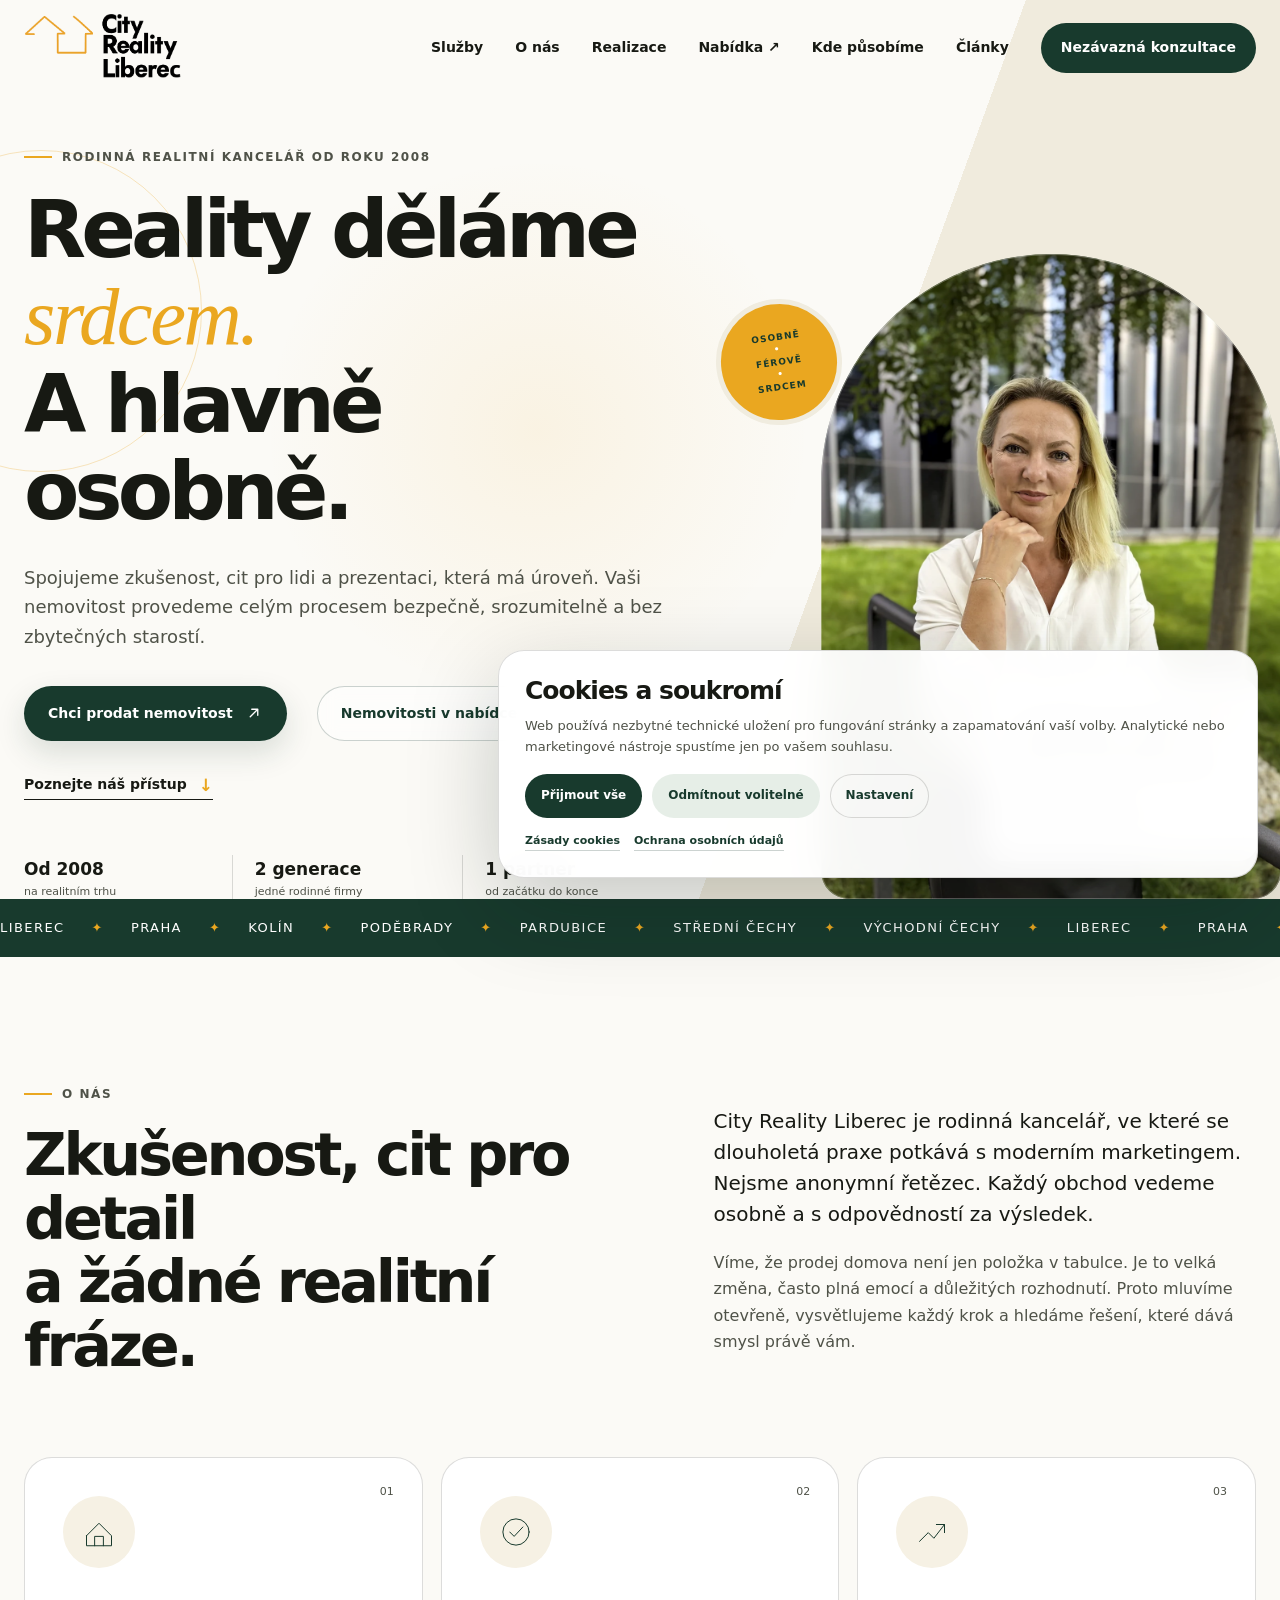
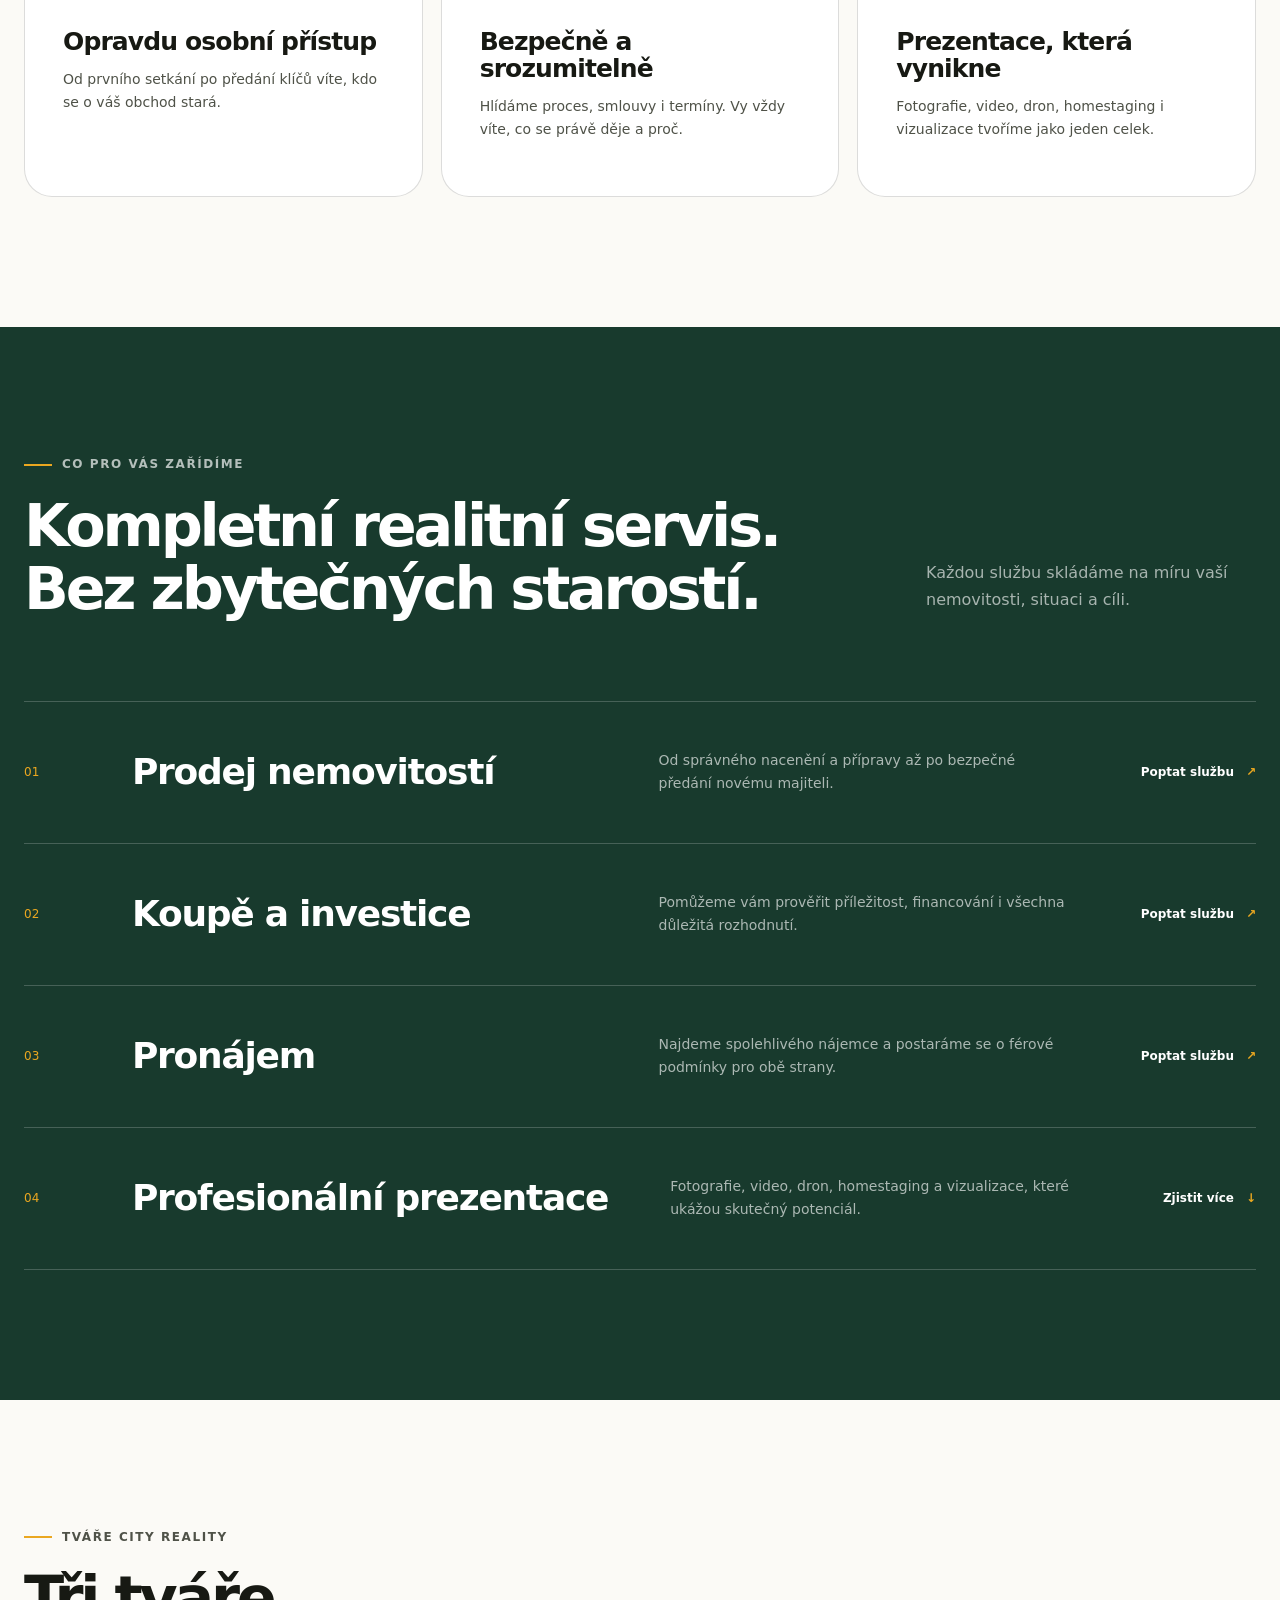
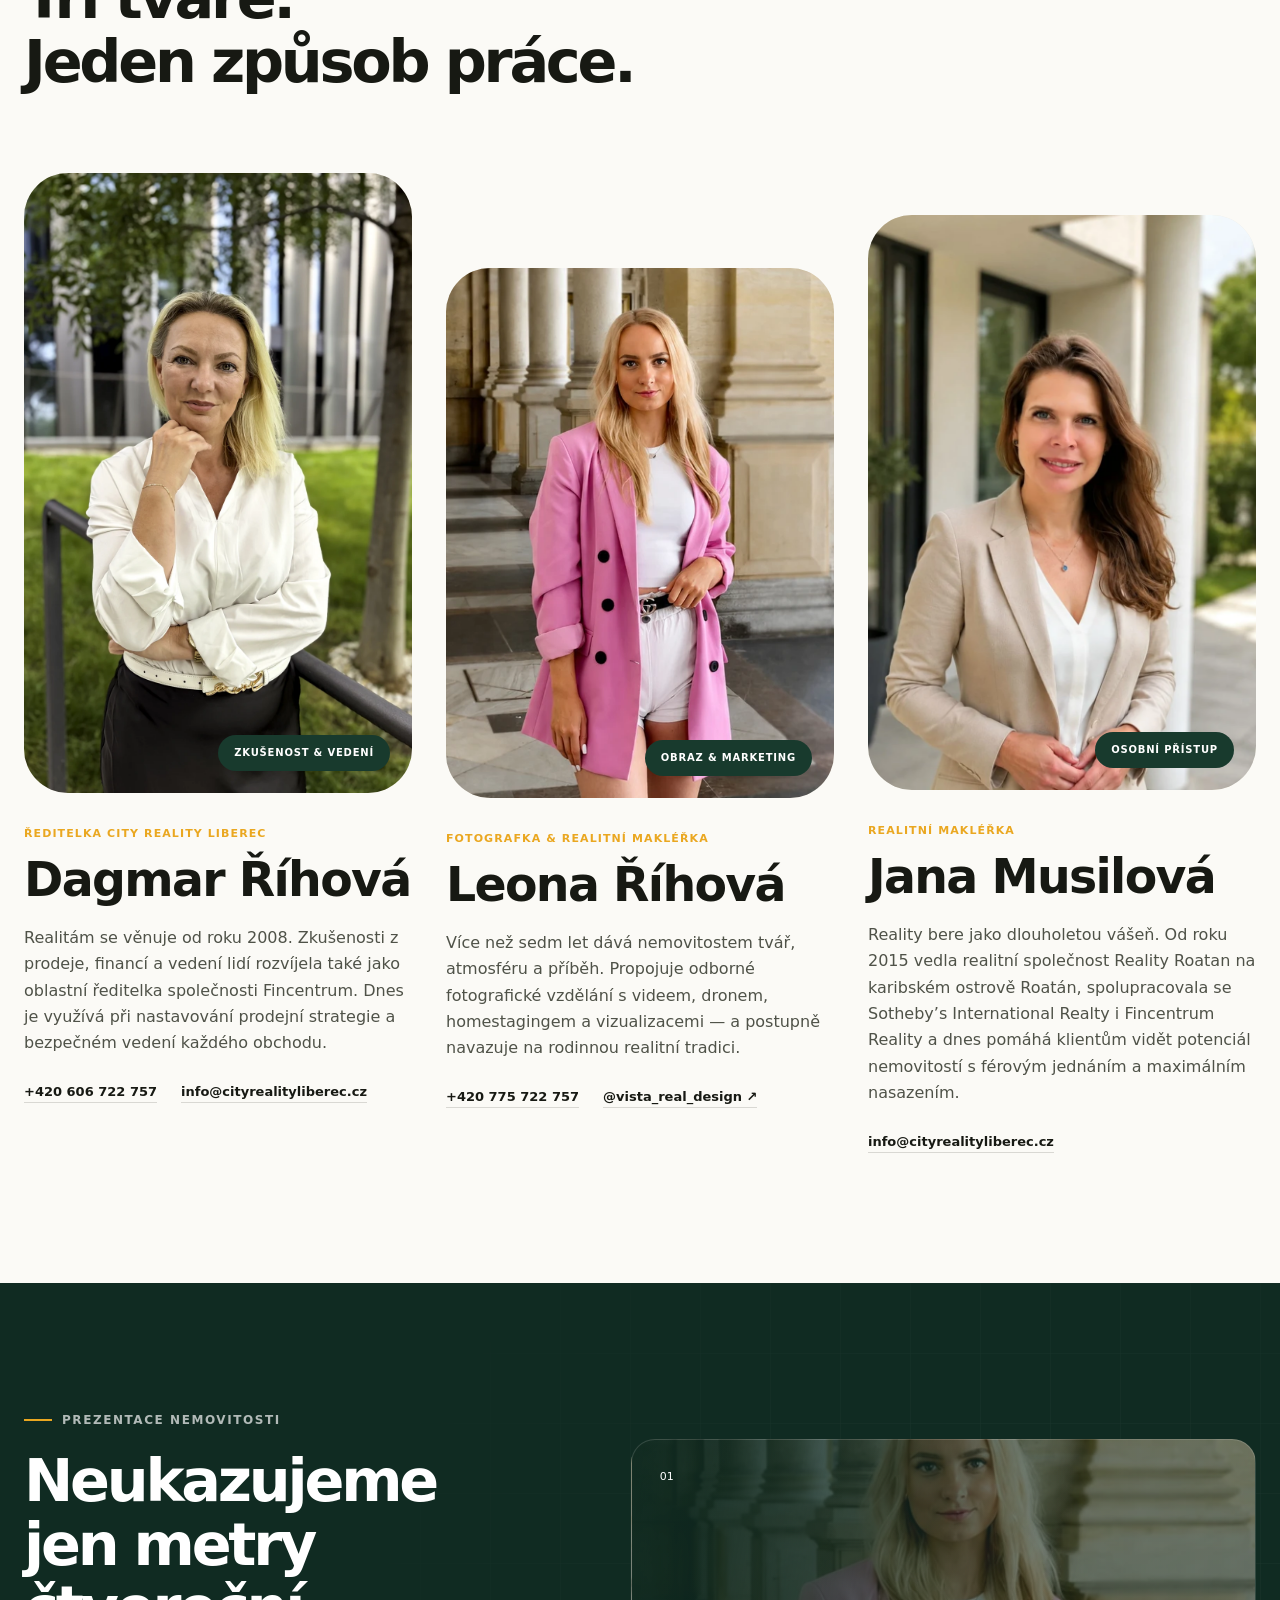
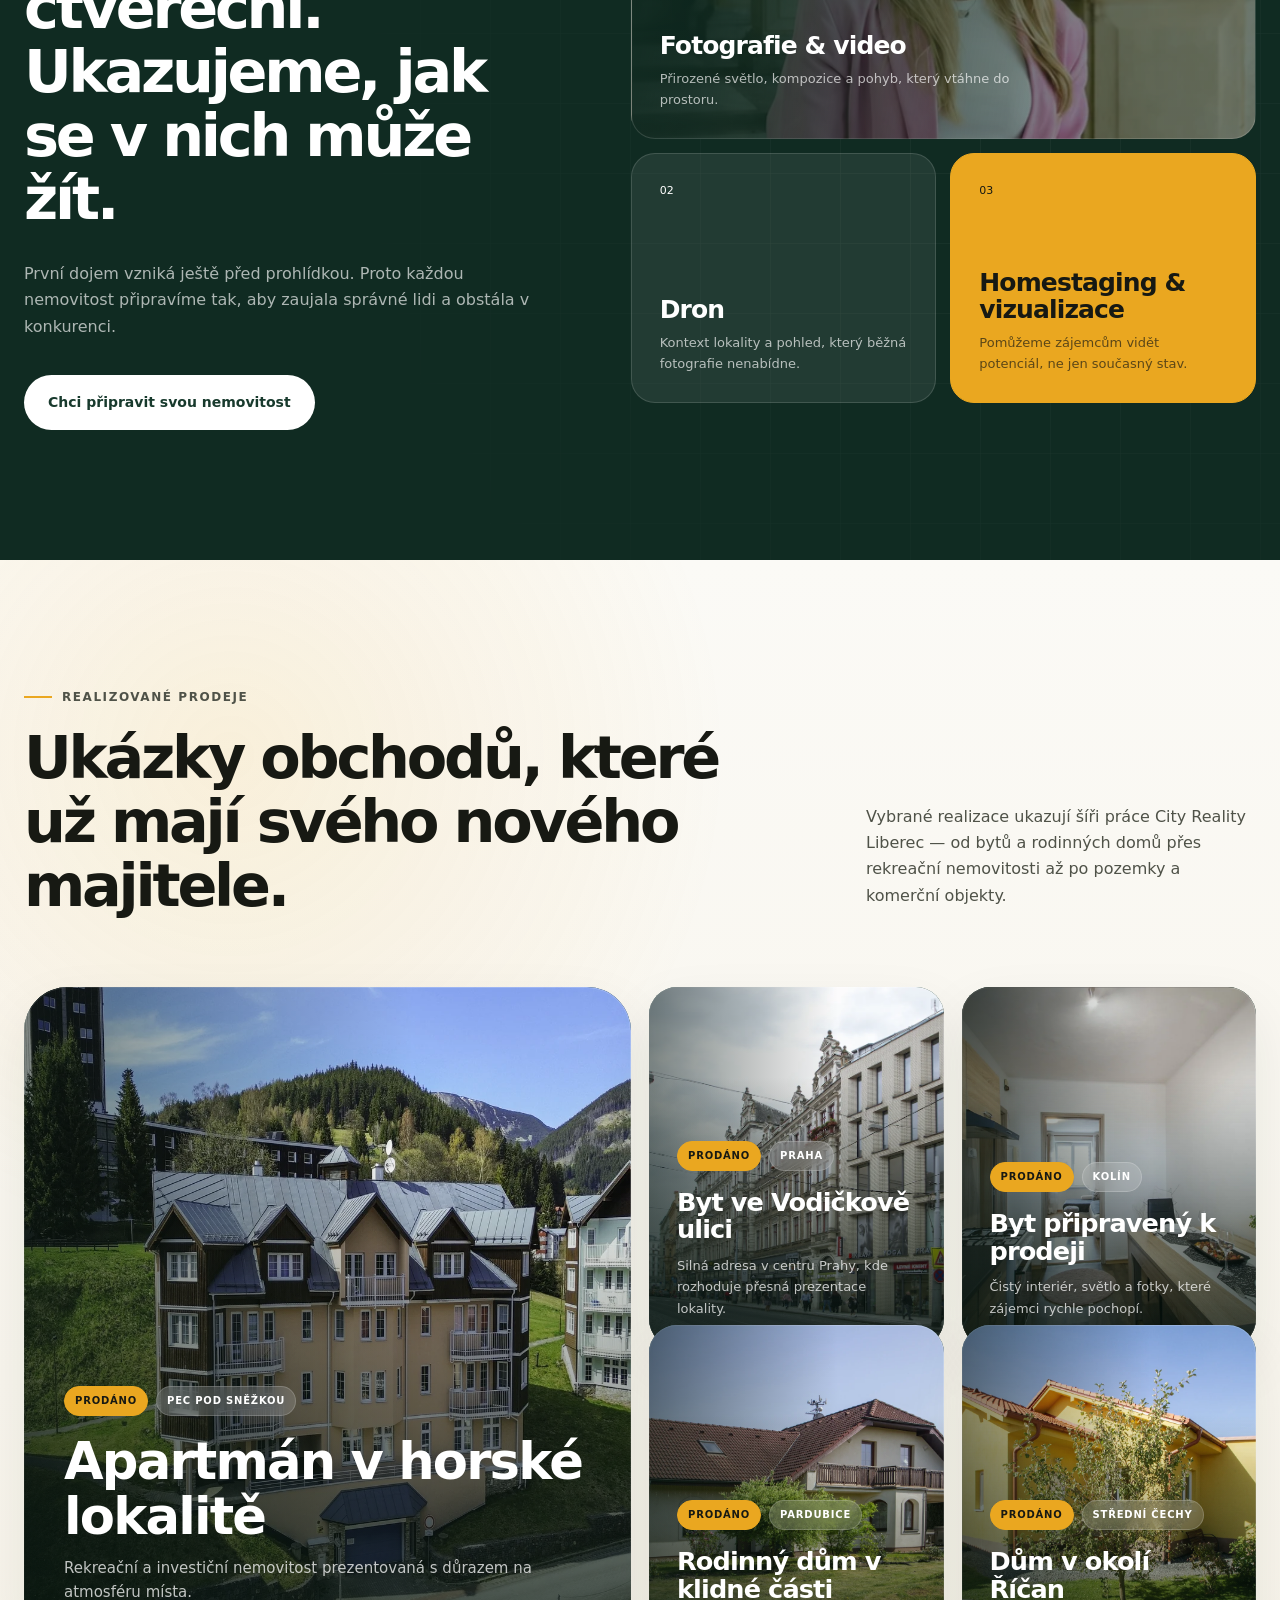
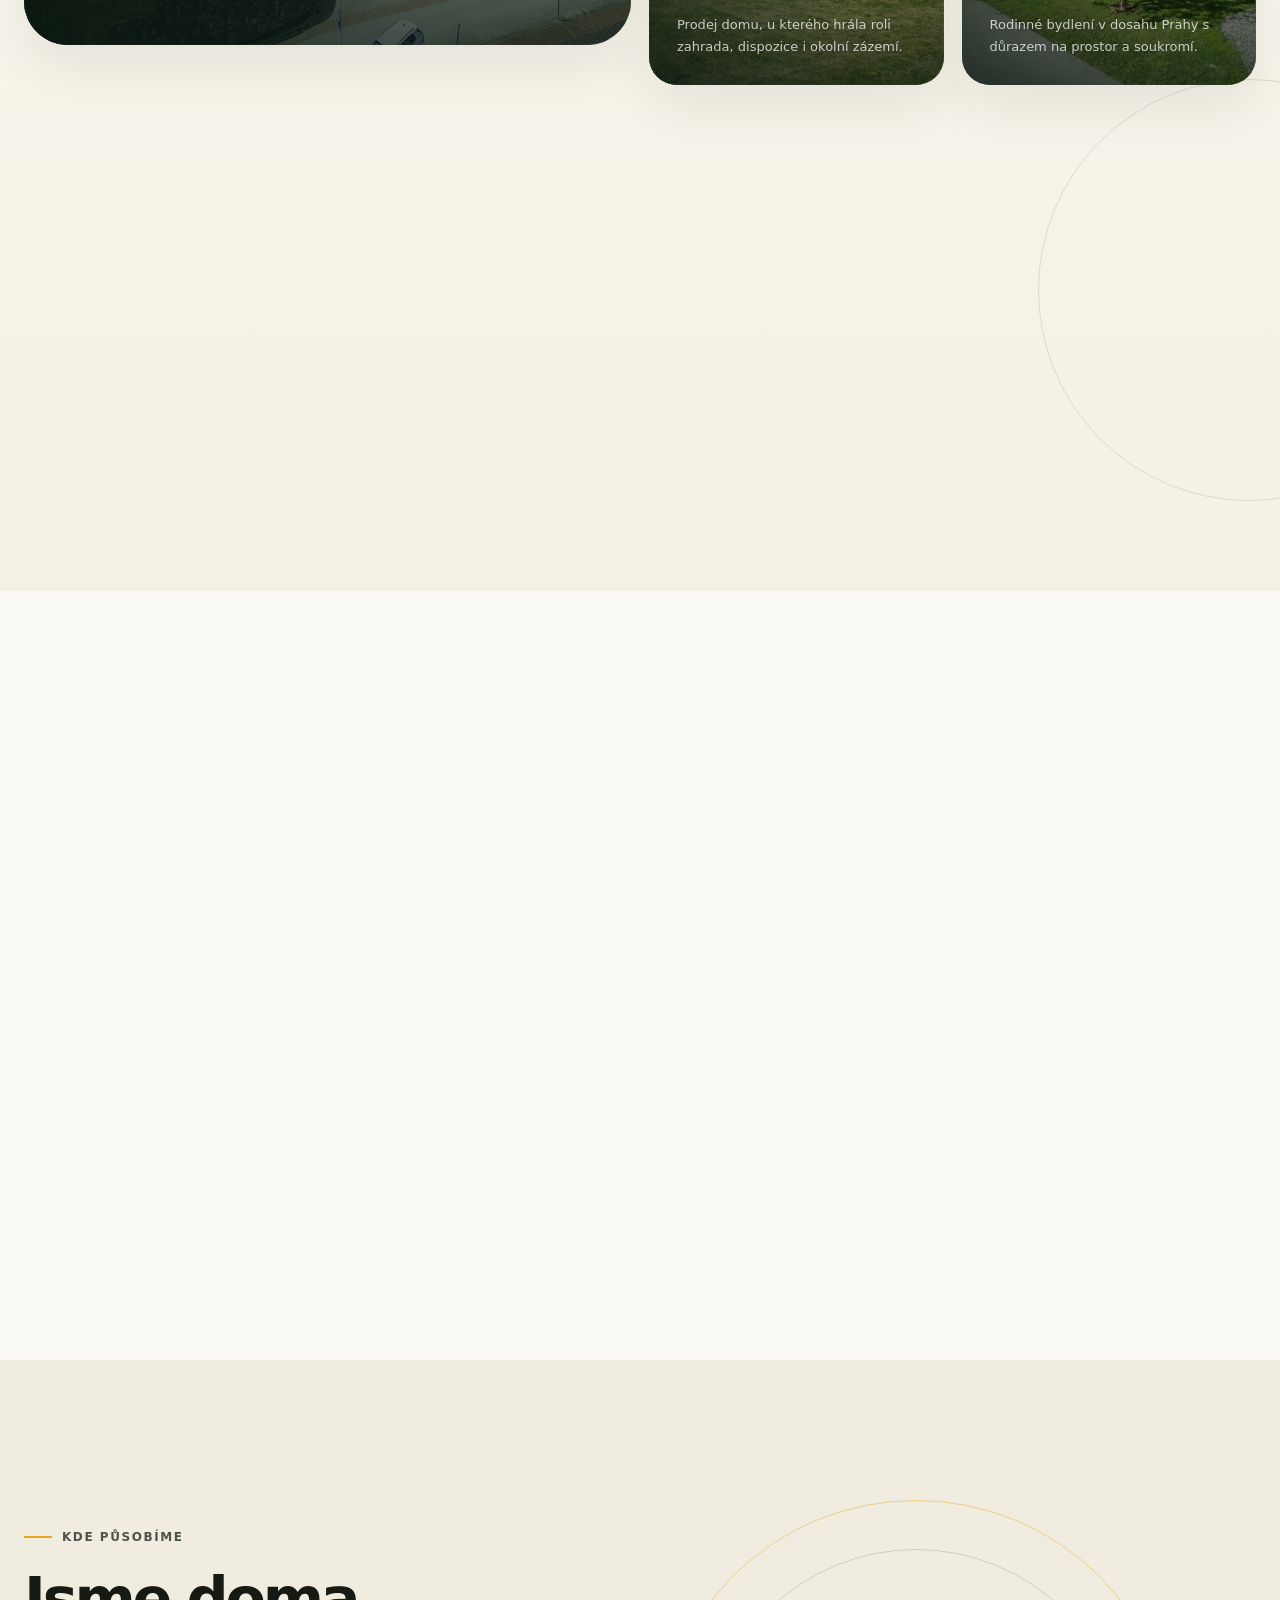
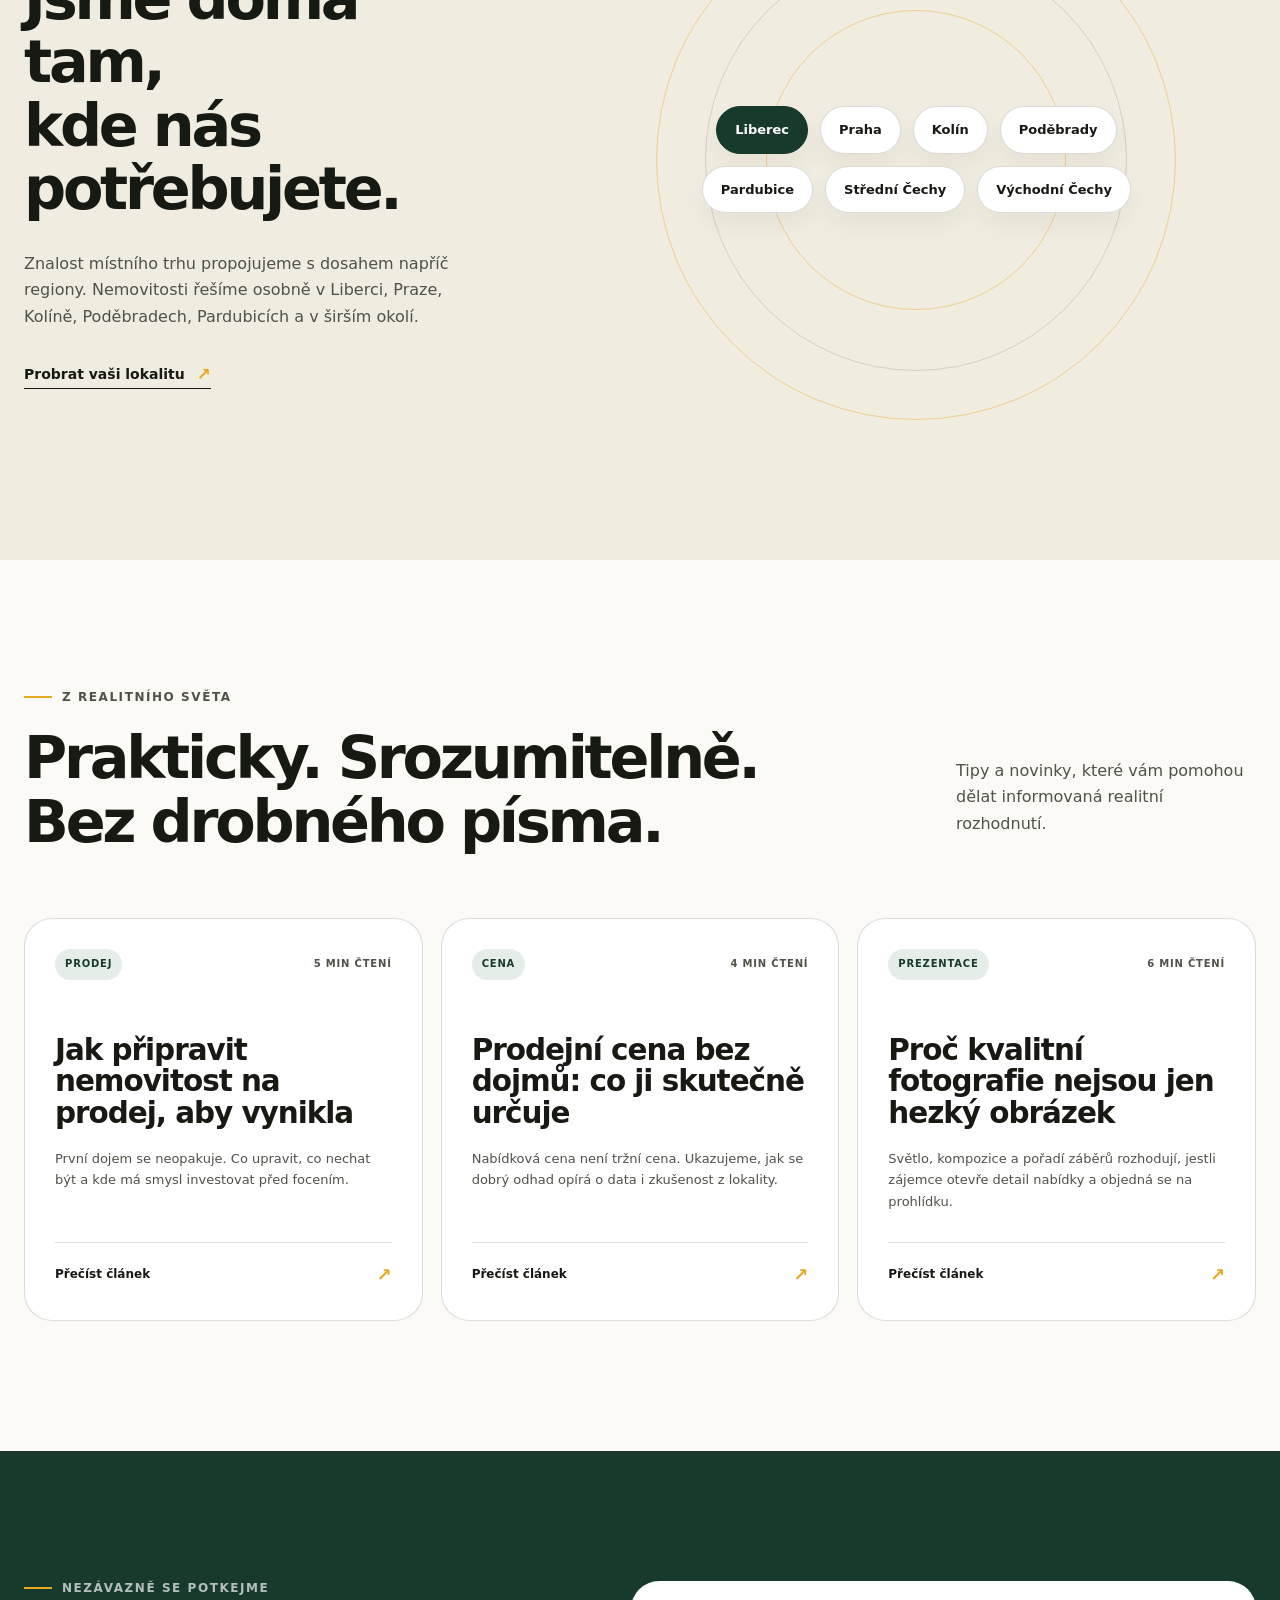
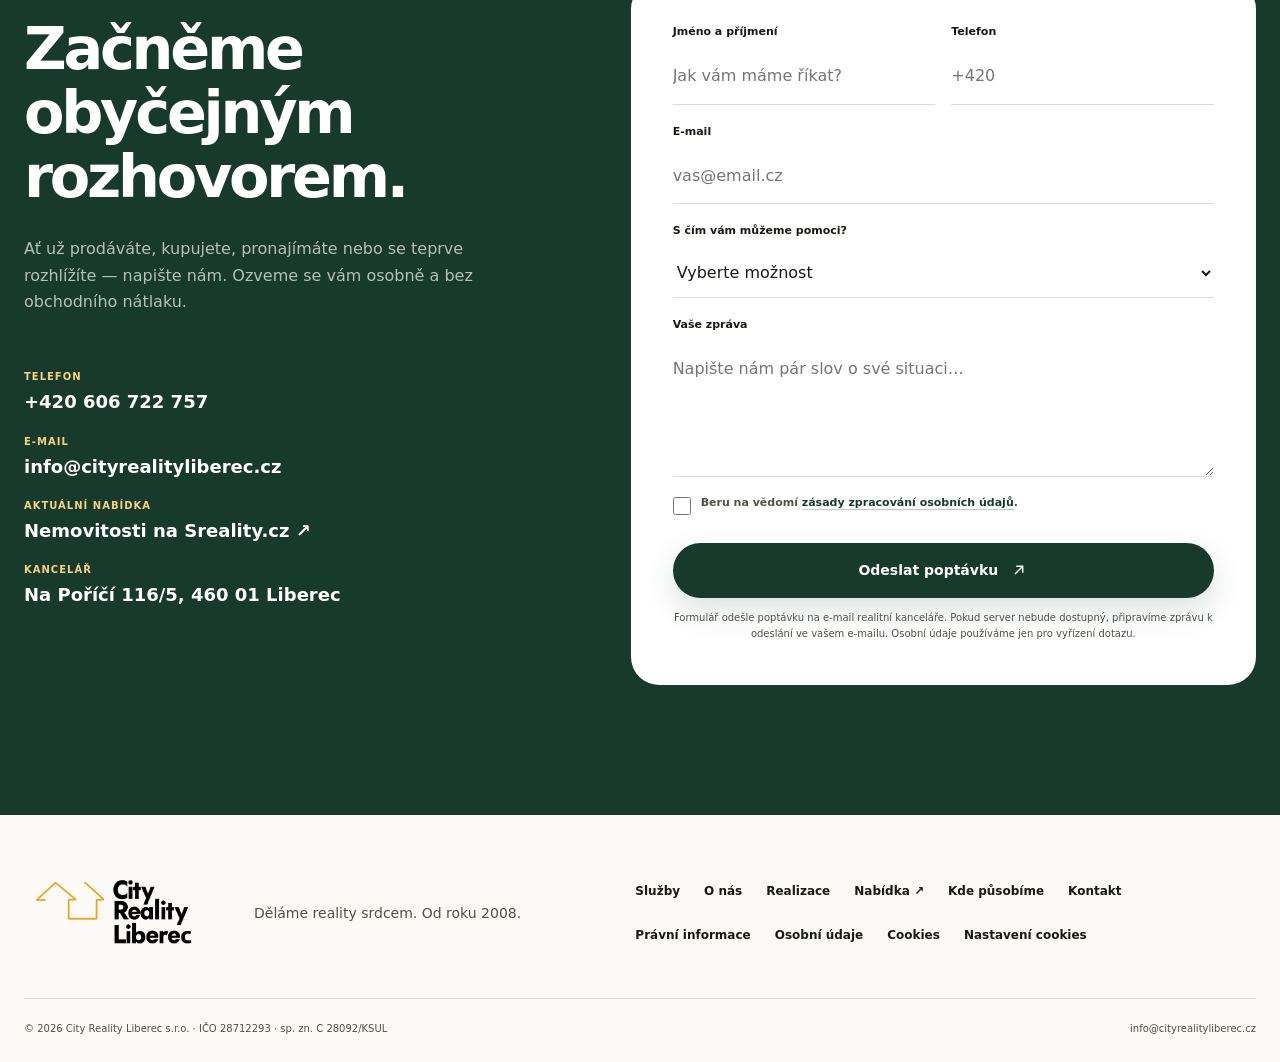
==== commit fef7def2: "Update team photos and add Jana Musilova" ====
--- a/index.html
+++ b/index.html
@@ -37,8 +37,8 @@
     />
     <meta name="twitter:image" content="https://cityrealityliberec.cz/assets/og-image.jpg" />
     <link rel="icon" href="assets/favicon.svg" type="image/svg+xml" />
-    <link rel="preload" href="assets/dagmar-rihova.webp" as="image" />
-    <link rel="stylesheet" href="styles.css?v=20260701-form" />
+    <link rel="preload" href="assets/dagmar-rihova-2026.webp" as="image" />
+    <link rel="stylesheet" href="styles.css?v=20260710-team" />
     <script src="script.js?v=20260701-form" defer></script>
     <script type="application/ld+json">
       {
@@ -55,7 +55,7 @@
           {
             "@type": "ImageObject",
             "@id": "https://cityrealityliberec.cz/#primaryimage",
-            "url": "https://cityrealityliberec.cz/assets/dagmar-rihova.webp",
+            "url": "https://cityrealityliberec.cz/assets/dagmar-rihova-2026.webp",
             "width": 1200,
             "height": 1600,
             "caption": "Dagmar Říhová, City Reality Liberec"
@@ -112,6 +112,29 @@
               "pronájem nemovitosti",
               "prezentace nemovitostí",
               "realitní poradenství"
+            ],
+            "employee": [
+              {
+                "@type": "Person",
+                "name": "Dagmar Říhová",
+                "jobTitle": "Ředitelka City Reality Liberec",
+                "image": "https://cityrealityliberec.cz/assets/dagmar-rihova-2026.webp",
+                "telephone": "+420606722757",
+                "email": "info@cityrealityliberec.cz"
+              },
+              {
+                "@type": "Person",
+                "name": "Leona Říhová",
+                "jobTitle": "Fotografka a realitní makléřka",
+                "image": "https://cityrealityliberec.cz/assets/leona-rihova.webp",
+                "telephone": "+420775722757"
+              },
+              {
+                "@type": "Person",
+                "name": "Jana Musilová",
+                "jobTitle": "Realitní makléřka",
+                "image": "https://cityrealityliberec.cz/assets/jana-musilova.webp"
+              }
             ],
             "sameAs": [
               "https://www.sreality.cz/adresar/city-reality-liberec-liberec-liberec-ii-nove-mesto/1263/makleri/282728"
@@ -288,7 +311,7 @@
           <div class="hero-visual reveal reveal-delay">
             <div class="portrait portrait-main">
               <img
-                src="assets/dagmar-rihova.webp"
+                src="assets/dagmar-rihova-2026.webp"
                 alt="Dagmar Říhová, ředitelka City Reality Liberec"
                 width="1200"
                 height="1600"
@@ -411,13 +434,13 @@
         <div class="shell">
           <div class="section-heading team-heading reveal">
             <p class="eyebrow"><span></span> Tváře City Reality</p>
-            <h2>Dvě generace.<br />Jeden způsob práce.</h2>
+            <h2>Tři tváře.<br />Jeden způsob práce.</h2>
           </div>
 
           <div class="team-grid">
             <article class="profile profile-dagmar reveal">
               <div class="profile-photo">
-                <img src="assets/dagmar-rihova.webp" alt="Dagmar Říhová" width="1200" height="1600" loading="lazy" />
+                <img src="assets/dagmar-rihova-2026.webp" alt="Dagmar Říhová" width="1200" height="1600" loading="lazy" />
                 <span class="profile-label">Zkušenost &amp; vedení</span>
               </div>
               <div class="profile-copy">
@@ -451,6 +474,26 @@
                 <div class="profile-contact">
                   <a href="tel:+420775722757">+420 775 722 757</a>
                   <a href="https://www.instagram.com/vista_real_design/" target="_blank" rel="noreferrer">@vista_real_design ↗</a>
+                </div>
+              </div>
+            </article>
+
+            <article class="profile profile-jana reveal reveal-delay-long">
+              <div class="profile-photo">
+                <img src="assets/jana-musilova.webp" alt="Jana Musilová" width="900" height="1200" loading="lazy" />
+                <span class="profile-label">Osobní přístup</span>
+              </div>
+              <div class="profile-copy">
+                <p class="profile-role">Realitní makléřka</p>
+                <h3>Jana Musilová</h3>
+                <p>
+                  Reality bere jako dlouholetou vášeň. Od roku 2015 vedla realitní společnost
+                  Reality Roatan na karibském ostrově Roatán, spolupracovala se Sotheby’s
+                  International Realty i Fincentrum Reality a dnes pomáhá klientům vidět potenciál
+                  nemovitostí s férovým jednáním a maximálním nasazením.
+                </p>
+                <div class="profile-contact">
+                  <a href="mailto:info@cityrealityliberec.cz">info@cityrealityliberec.cz</a>
                 </div>
               </div>
             </article>
--- a/styles.css
+++ b/styles.css
@@ -739,26 +739,38 @@
 
 .team-grid {
   display: grid;
-  grid-template-columns: 1.07fr 0.93fr;
+  grid-template-columns: repeat(3, minmax(0, 1fr));
   align-items: start;
-  gap: 80px;
+  gap: 34px;
 }
 
 .profile-leona {
-  margin-top: 190px;
+  margin-top: 95px;
+}
+
+.profile-jana {
+  margin-top: 42px;
 }
 
 .profile-photo {
   position: relative;
-  height: 650px;
+  height: 560px;
   margin-bottom: 32px;
   overflow: hidden;
   background: var(--paper-warm);
   border-radius: var(--radius-lg);
 }
 
+.profile-dagmar .profile-photo {
+  height: 620px;
+}
+
 .profile-leona .profile-photo {
   height: 530px;
+}
+
+.profile-jana .profile-photo {
+  height: 575px;
 }
 
 .profile-photo img {
@@ -768,11 +780,15 @@
 }
 
 .profile-dagmar .profile-photo img {
-  object-position: 50% 30%;
+  object-position: 50% 34%;
 }
 
 .profile-leona .profile-photo img {
   object-position: 50% 15%;
+}
+
+.profile-jana .profile-photo img {
+  object-position: 50% 18%;
 }
 
 .profile-label {
@@ -2030,6 +2046,17 @@
     gap: 50px;
   }
 
+  .team-grid {
+    grid-template-columns: repeat(2, minmax(0, 1fr));
+  }
+
+  .profile-jana {
+    grid-column: 1 / -1;
+    justify-self: center;
+    width: min(100%, 520px);
+    margin-top: 0;
+  }
+
   .portfolio-grid {
     grid-template-columns: repeat(2, minmax(0, 1fr));
   }
@@ -2047,7 +2074,9 @@
     grid-column: 1 / -1;
   }
 
-  .profile-photo {
+  .profile-photo,
+  .profile-dagmar .profile-photo,
+  .profile-jana .profile-photo {
     height: 560px;
   }
 
@@ -2222,11 +2251,19 @@
     gap: 80px;
   }
 
-  .profile-leona {
+  .profile-leona,
+  .profile-jana {
     margin-top: 0;
   }
 
+  .profile-jana {
+    width: 100%;
+    justify-self: stretch;
+  }
+
   .profile-photo,
+  .profile-dagmar .profile-photo,
+  .profile-jana .profile-photo,
   .profile-leona .profile-photo {
     height: min(750px, 120vw);
   }
@@ -2391,6 +2428,8 @@
   }
 
   .profile-photo,
+  .profile-dagmar .profile-photo,
+  .profile-jana .profile-photo,
   .profile-leona .profile-photo {
     height: 125vw;
     max-height: 620px;
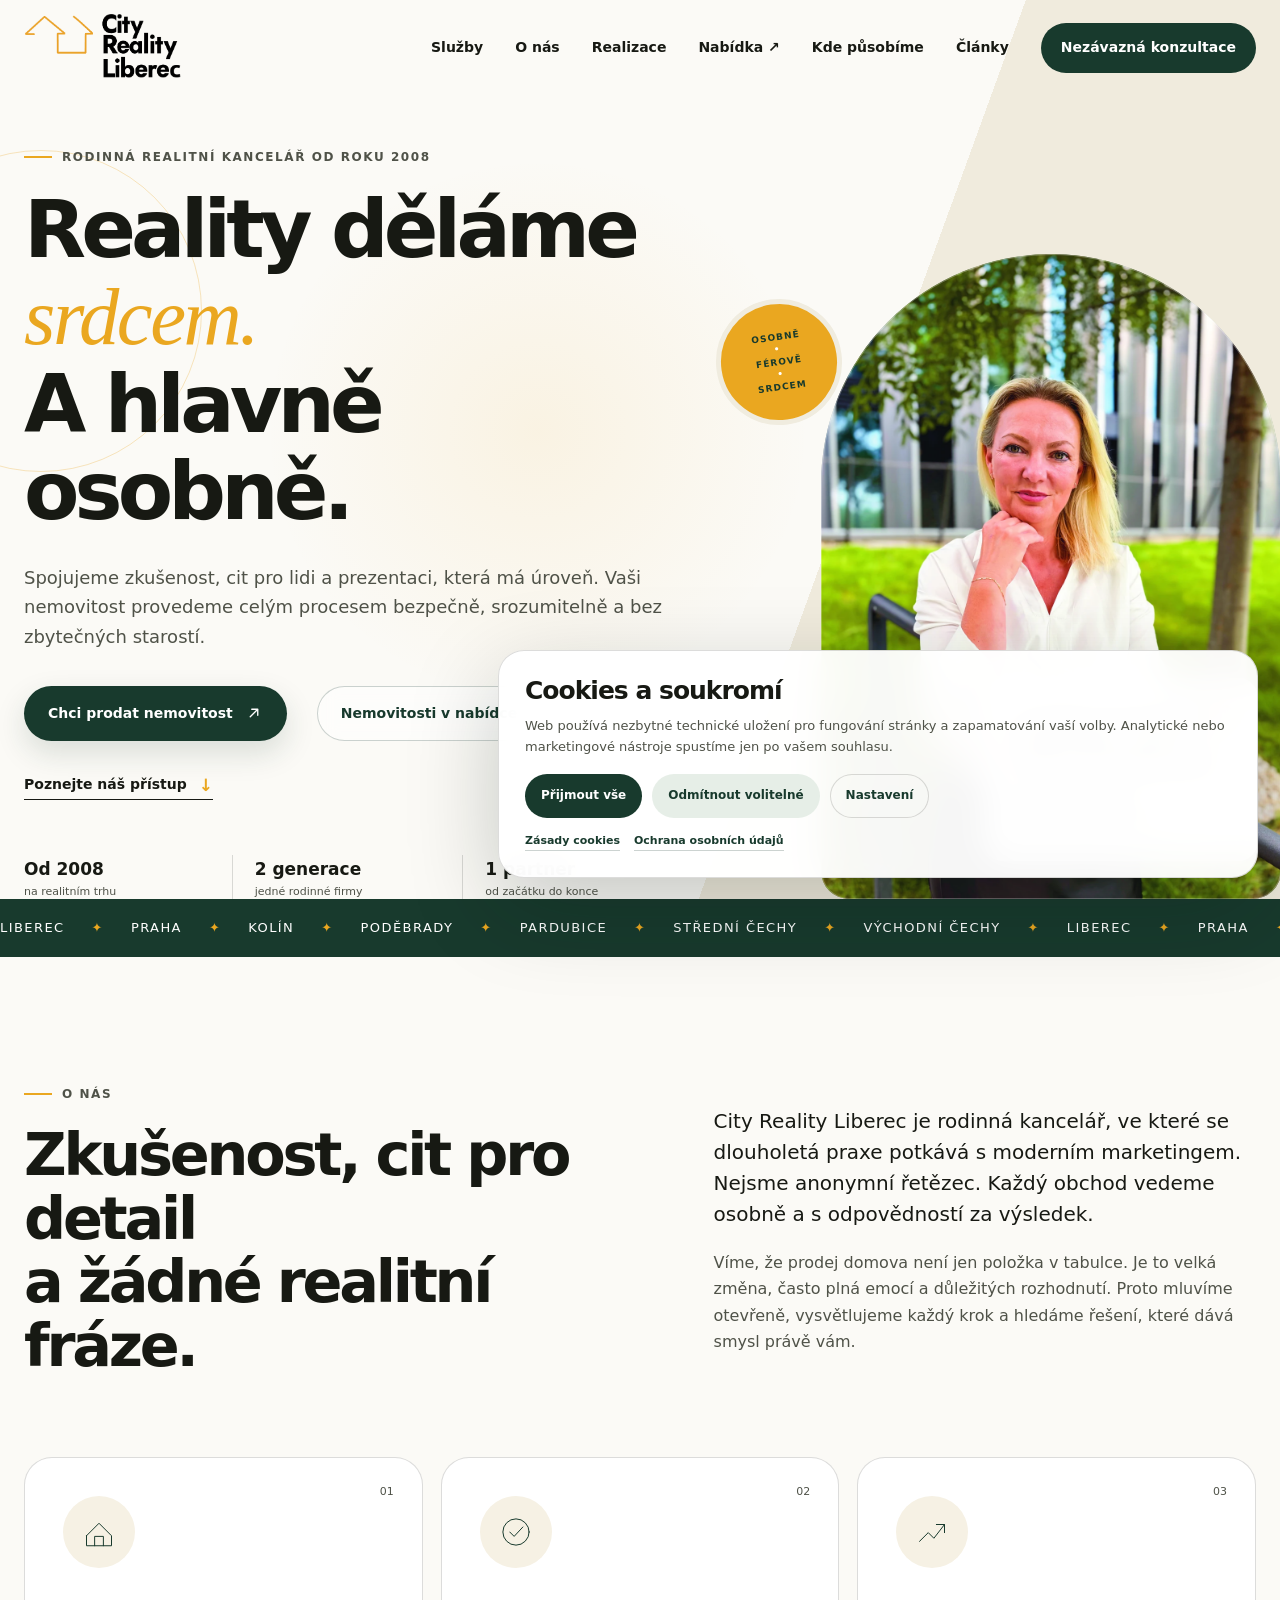
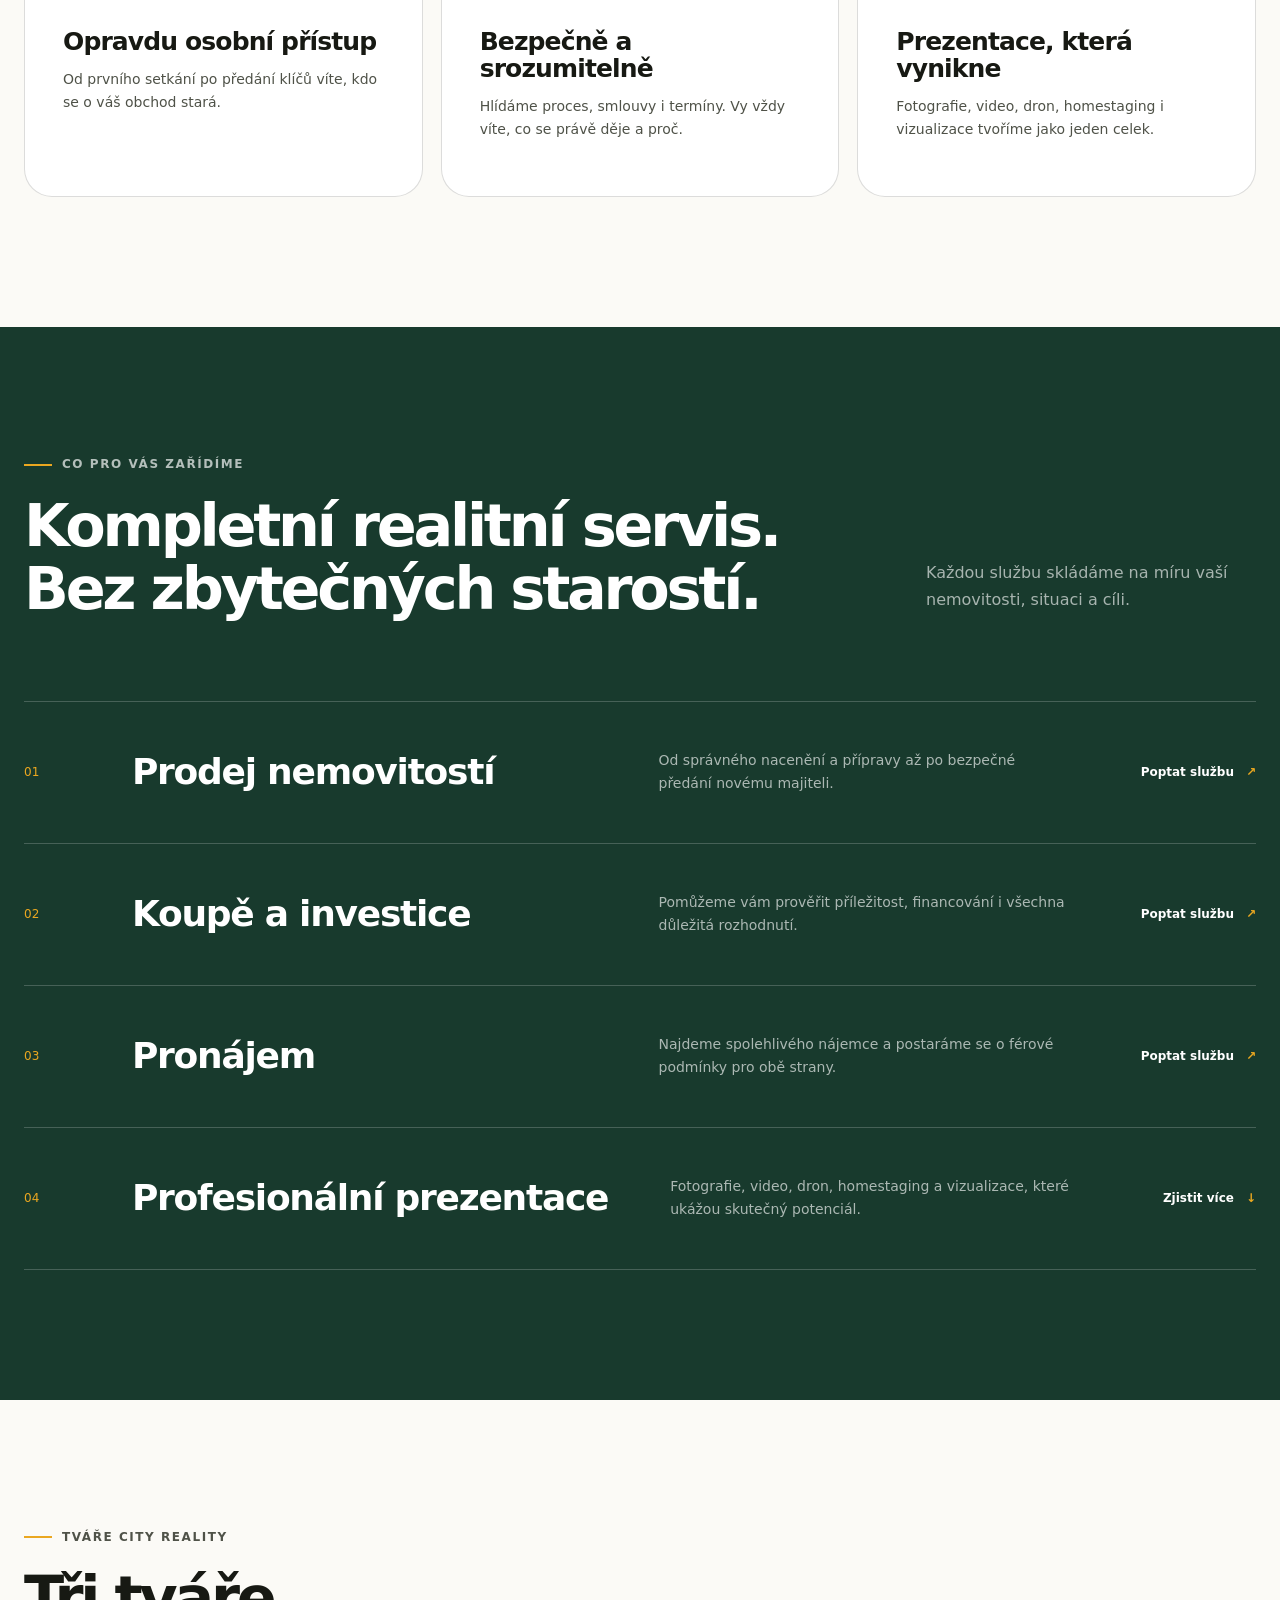
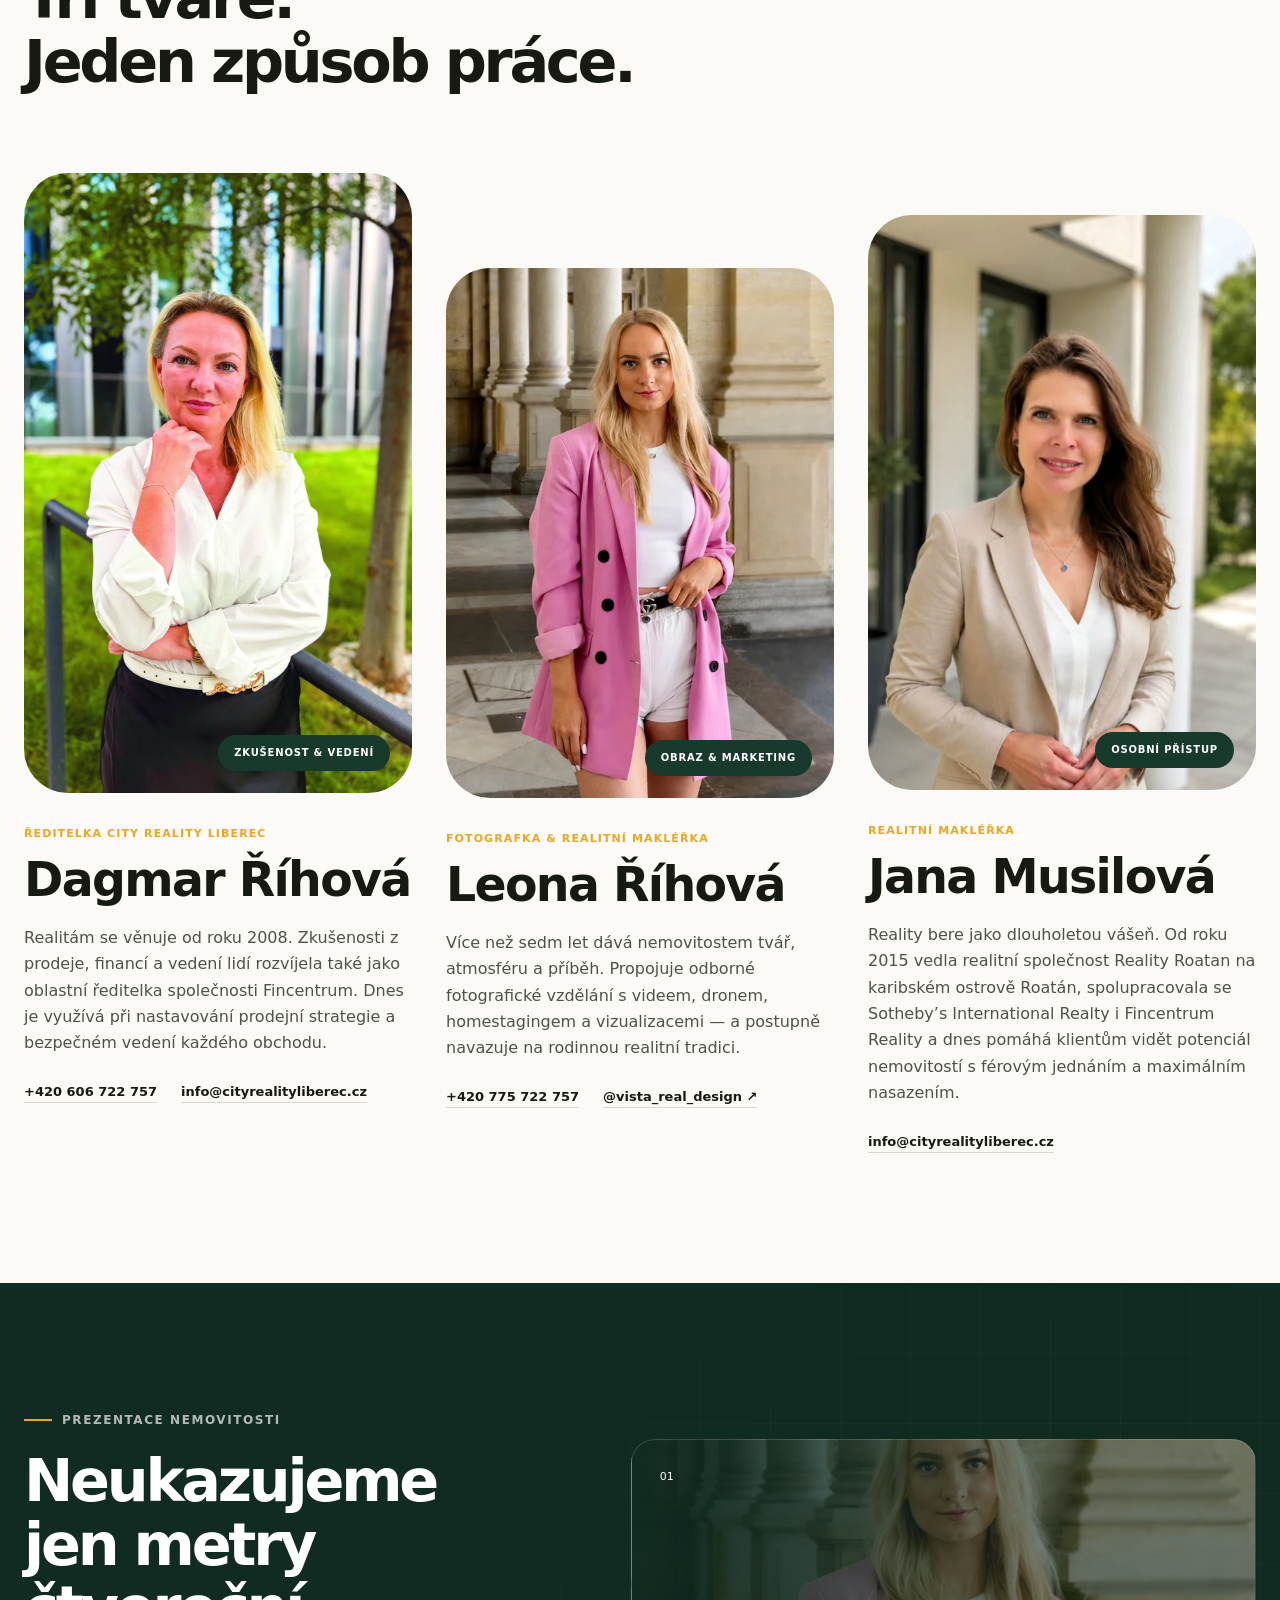
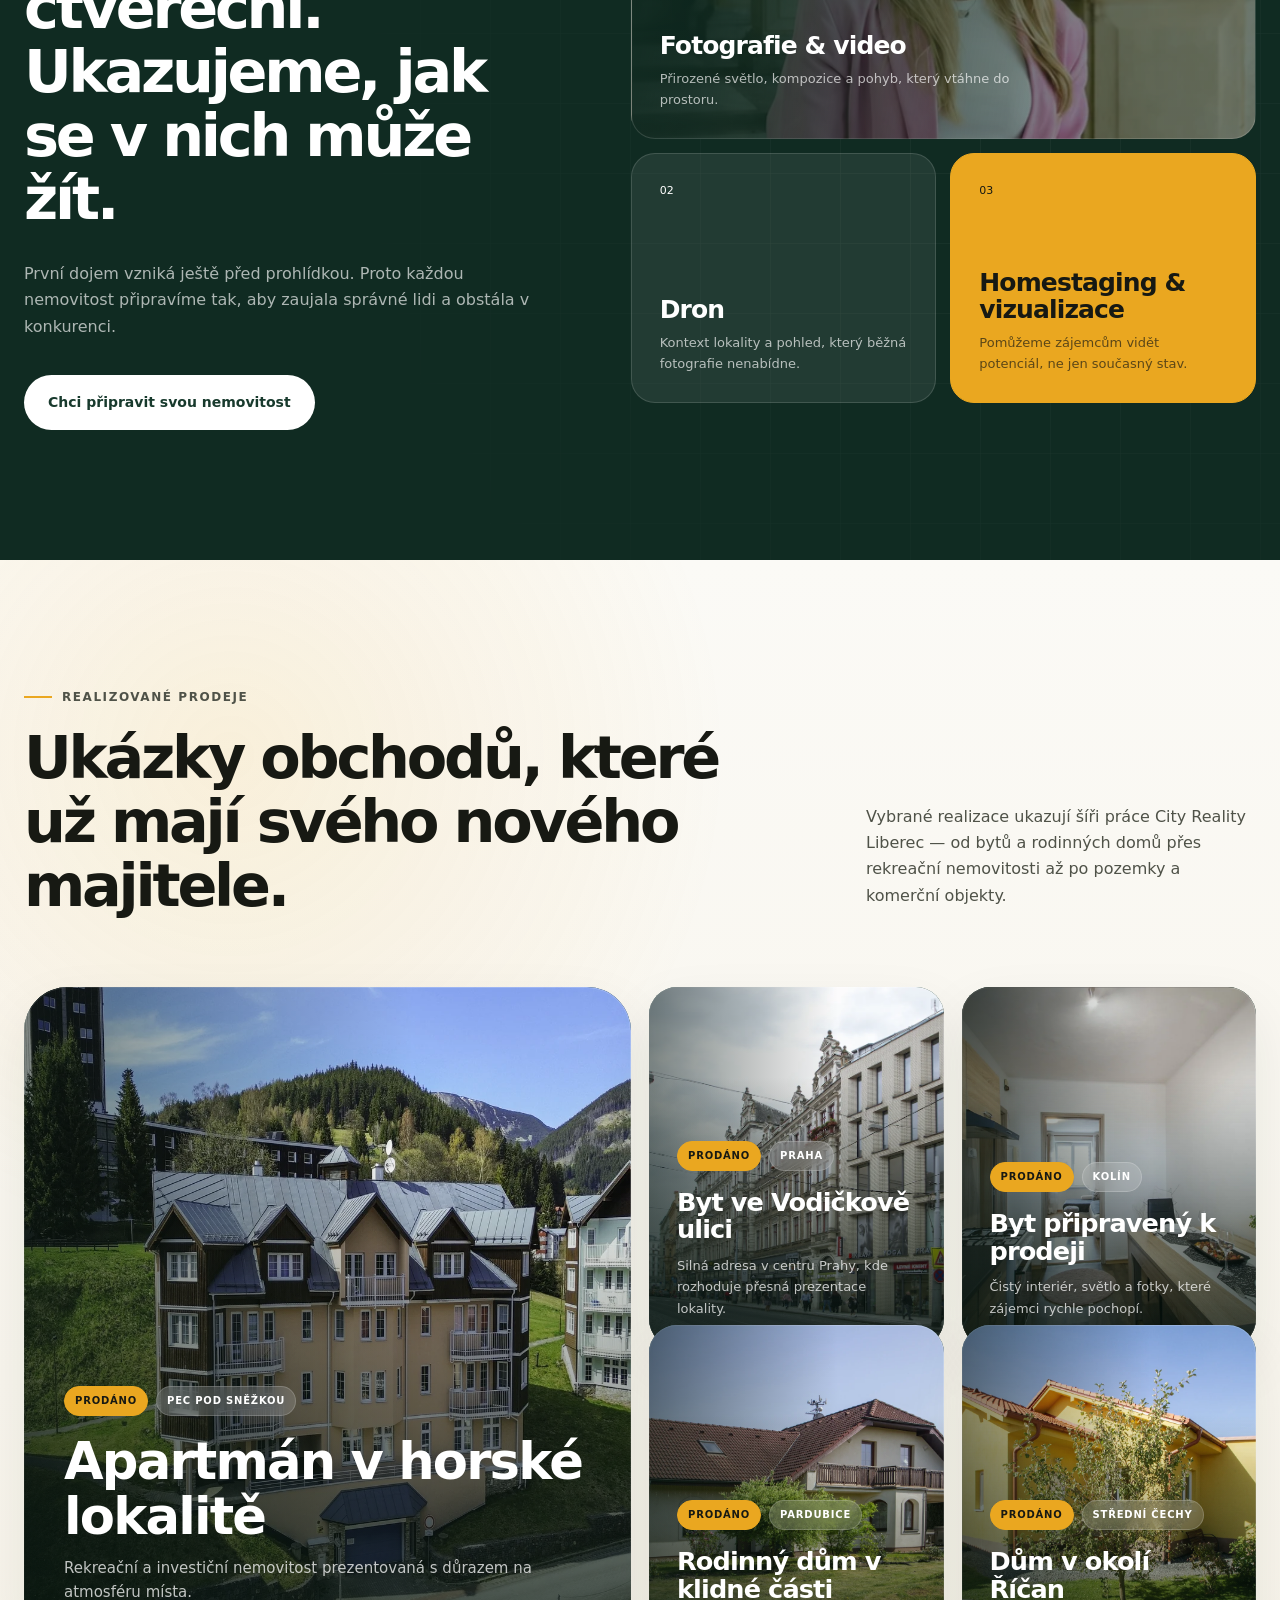
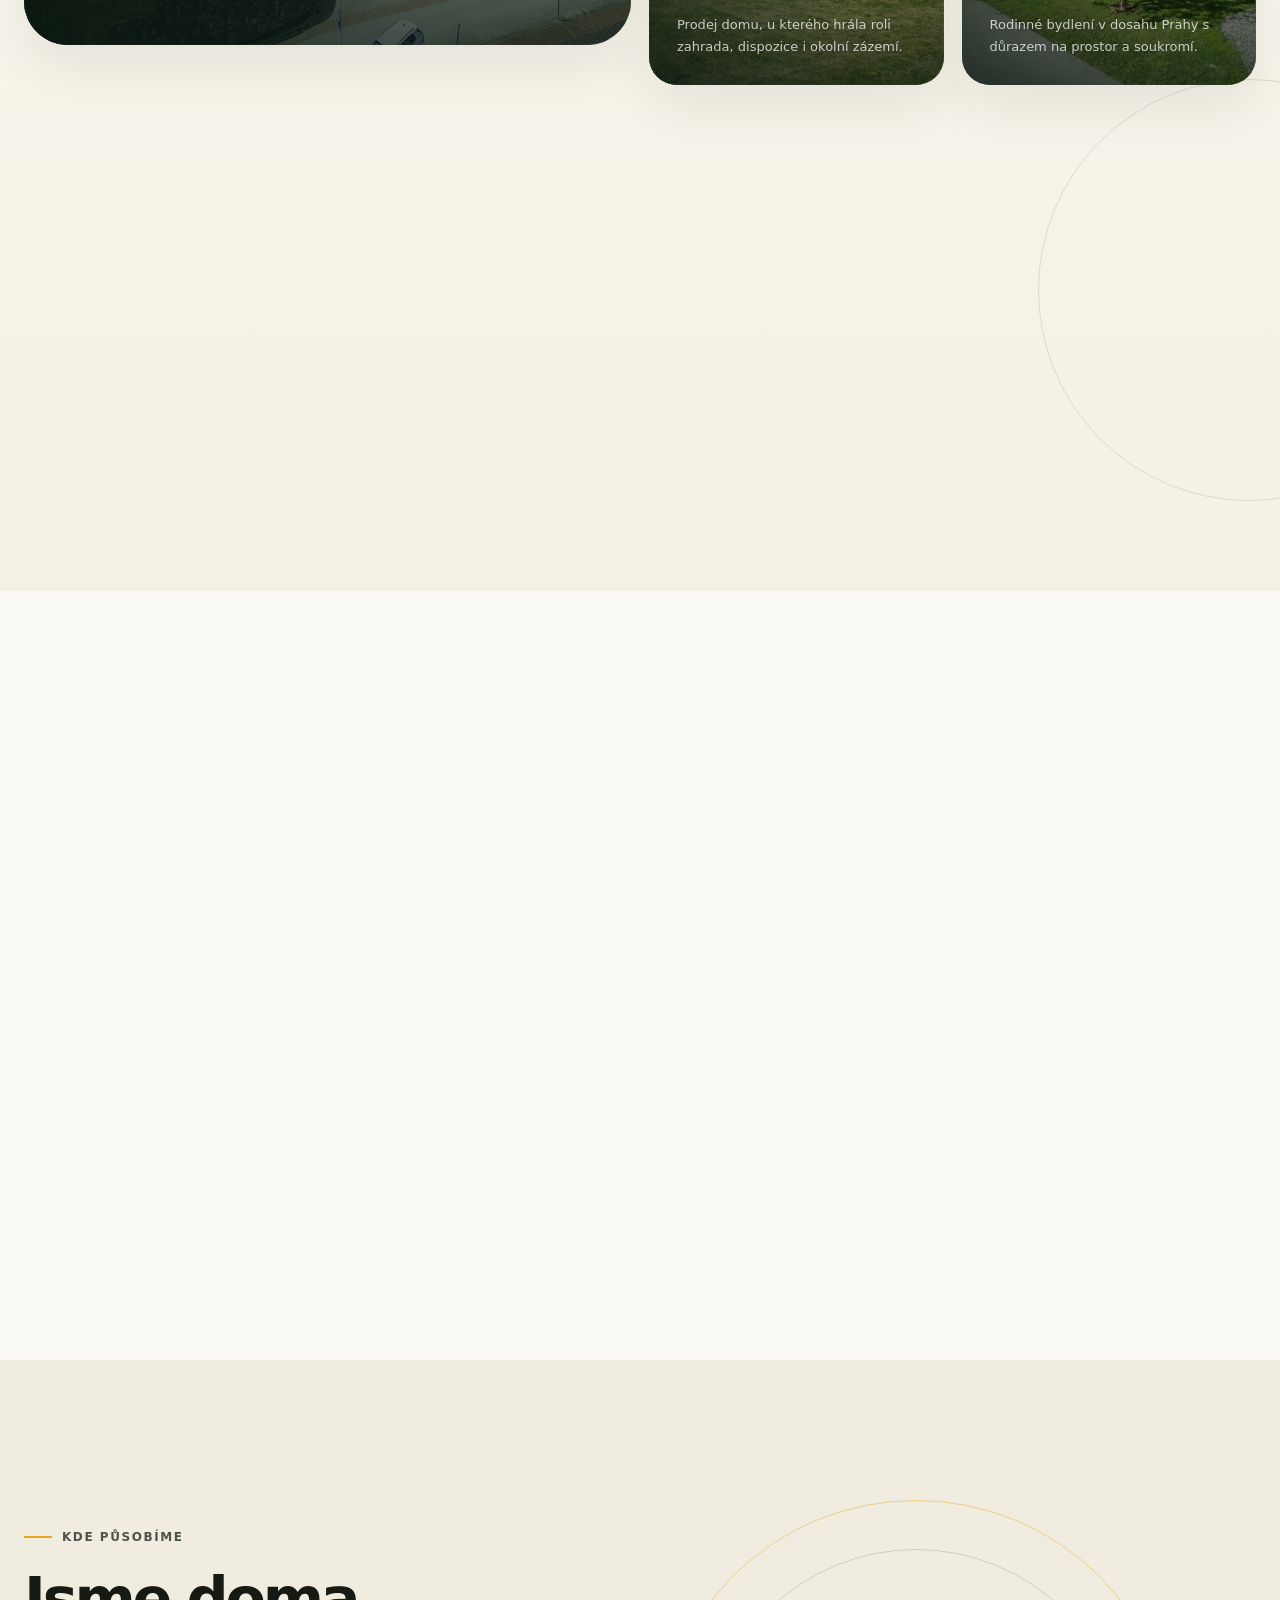
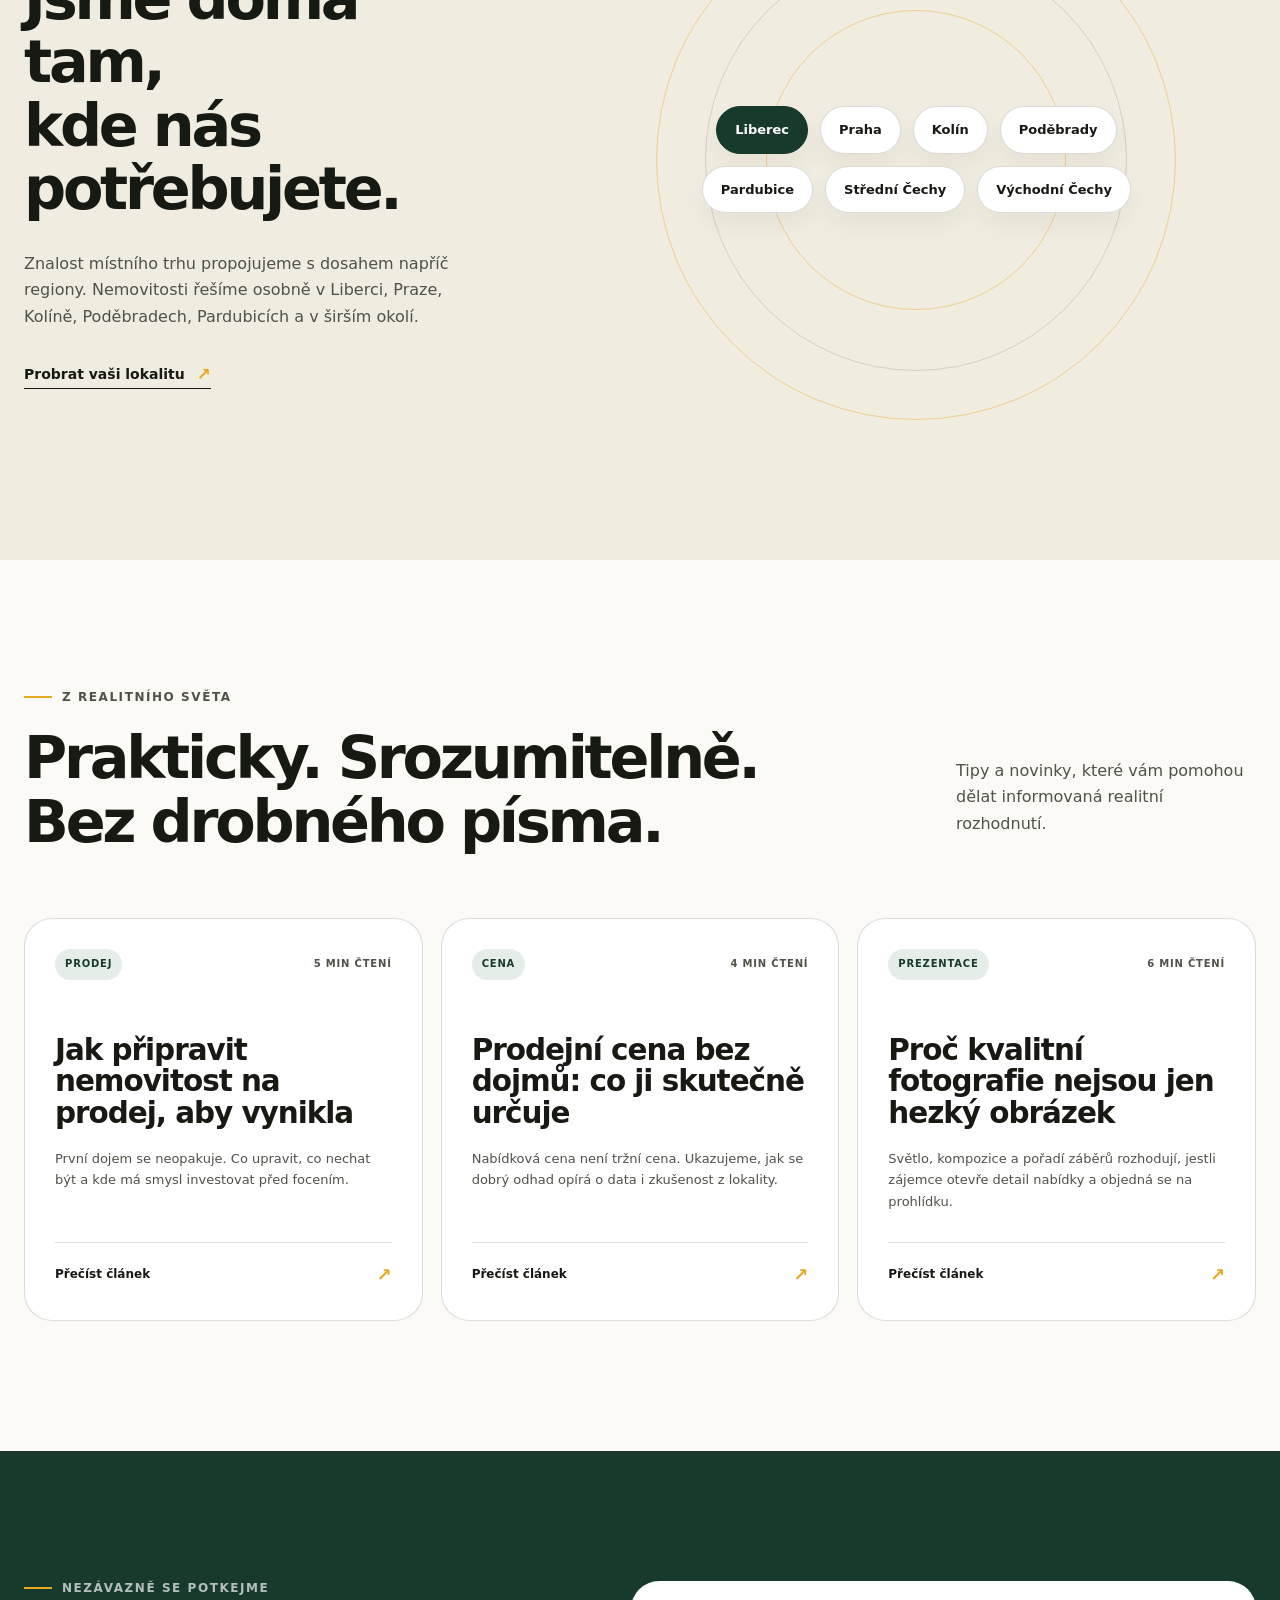
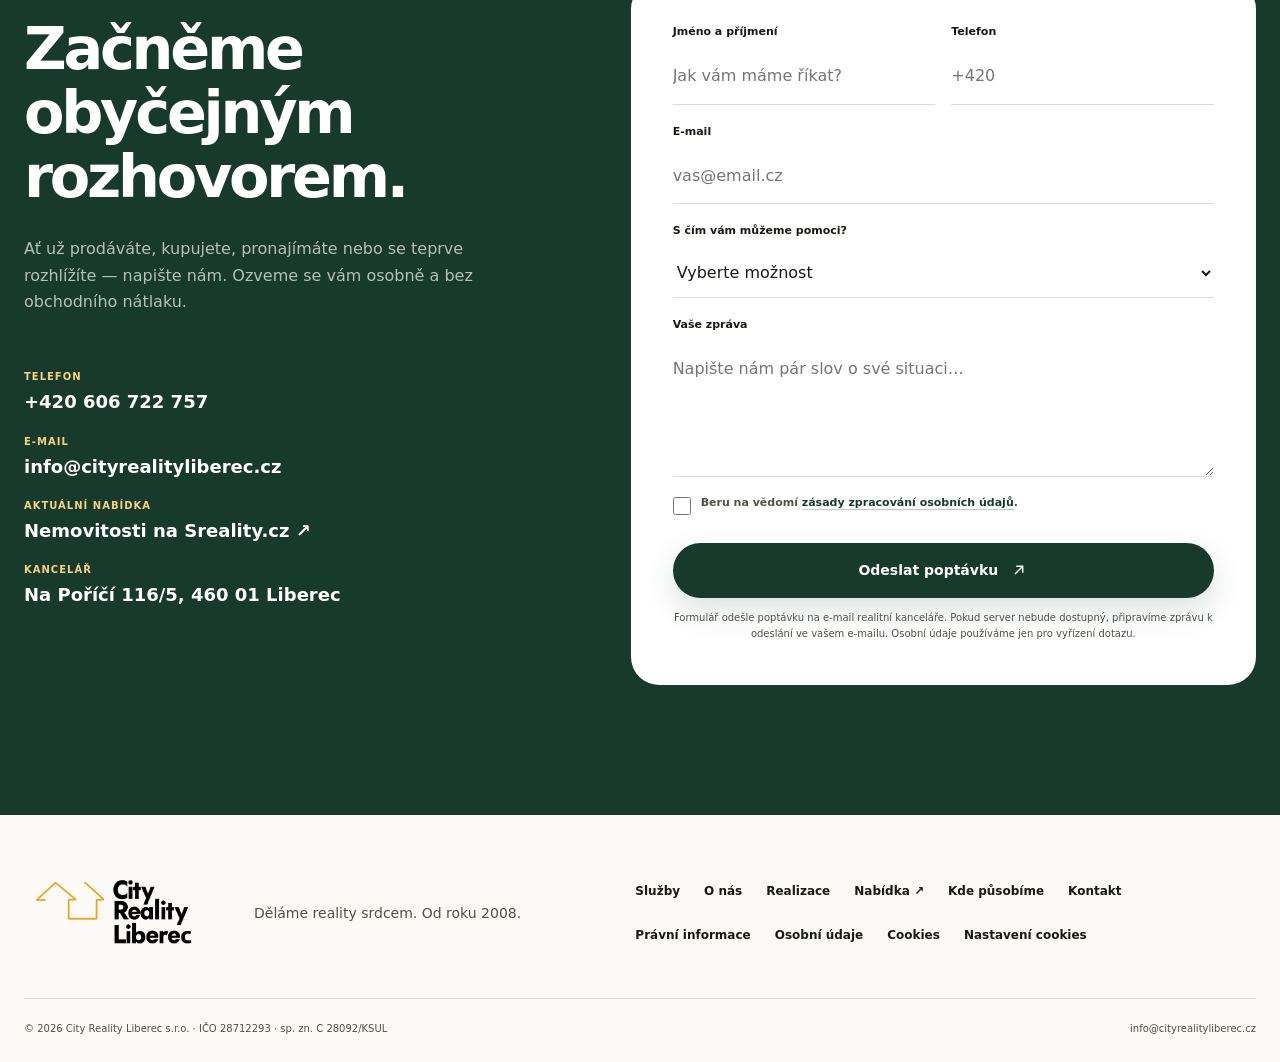
==== commit 2d9d0179: "Use updated Dagmar photo" ====
--- a/index.html
+++ b/index.html
@@ -37,8 +37,8 @@
     />
     <meta name="twitter:image" content="https://cityrealityliberec.cz/assets/og-image.jpg" />
     <link rel="icon" href="assets/favicon.svg" type="image/svg+xml" />
-    <link rel="preload" href="assets/dagmar-rihova-2026.webp" as="image" />
-    <link rel="stylesheet" href="styles.css?v=20260710-team" />
+    <link rel="preload" href="assets/dagmar-rihova-nova.webp" as="image" />
+    <link rel="stylesheet" href="styles.css?v=20260710-dagmar" />
     <script src="script.js?v=20260701-form" defer></script>
     <script type="application/ld+json">
       {
@@ -55,7 +55,7 @@
           {
             "@type": "ImageObject",
             "@id": "https://cityrealityliberec.cz/#primaryimage",
-            "url": "https://cityrealityliberec.cz/assets/dagmar-rihova-2026.webp",
+            "url": "https://cityrealityliberec.cz/assets/dagmar-rihova-nova.webp",
             "width": 1200,
             "height": 1600,
             "caption": "Dagmar Říhová, City Reality Liberec"
@@ -118,7 +118,7 @@
                 "@type": "Person",
                 "name": "Dagmar Říhová",
                 "jobTitle": "Ředitelka City Reality Liberec",
-                "image": "https://cityrealityliberec.cz/assets/dagmar-rihova-2026.webp",
+                "image": "https://cityrealityliberec.cz/assets/dagmar-rihova-nova.webp",
                 "telephone": "+420606722757",
                 "email": "info@cityrealityliberec.cz"
               },
@@ -311,7 +311,7 @@
           <div class="hero-visual reveal reveal-delay">
             <div class="portrait portrait-main">
               <img
-                src="assets/dagmar-rihova-2026.webp"
+                src="assets/dagmar-rihova-nova.webp"
                 alt="Dagmar Říhová, ředitelka City Reality Liberec"
                 width="1200"
                 height="1600"
@@ -440,7 +440,7 @@
           <div class="team-grid">
             <article class="profile profile-dagmar reveal">
               <div class="profile-photo">
-                <img src="assets/dagmar-rihova-2026.webp" alt="Dagmar Říhová" width="1200" height="1600" loading="lazy" />
+                <img src="assets/dagmar-rihova-nova.webp" alt="Dagmar Říhová" width="1200" height="1600" loading="lazy" />
                 <span class="profile-label">Zkušenost &amp; vedení</span>
               </div>
               <div class="profile-copy">
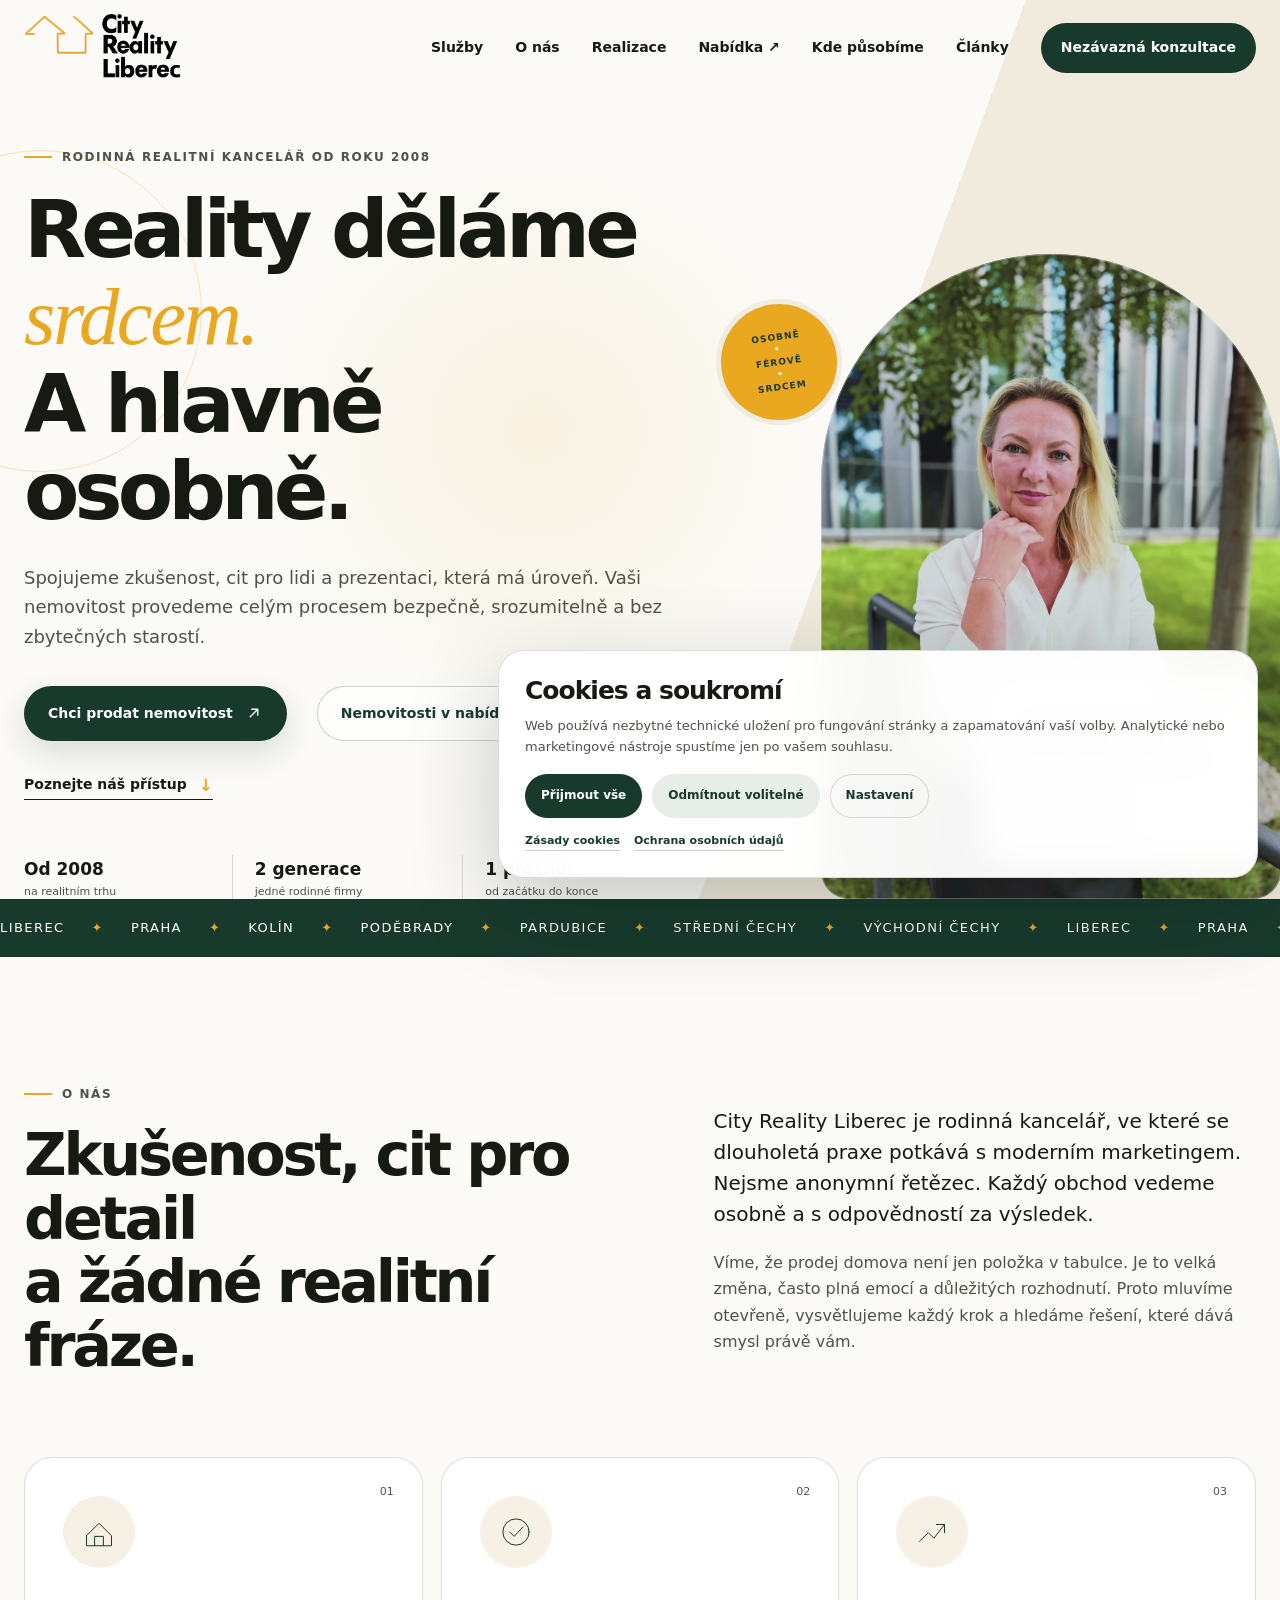
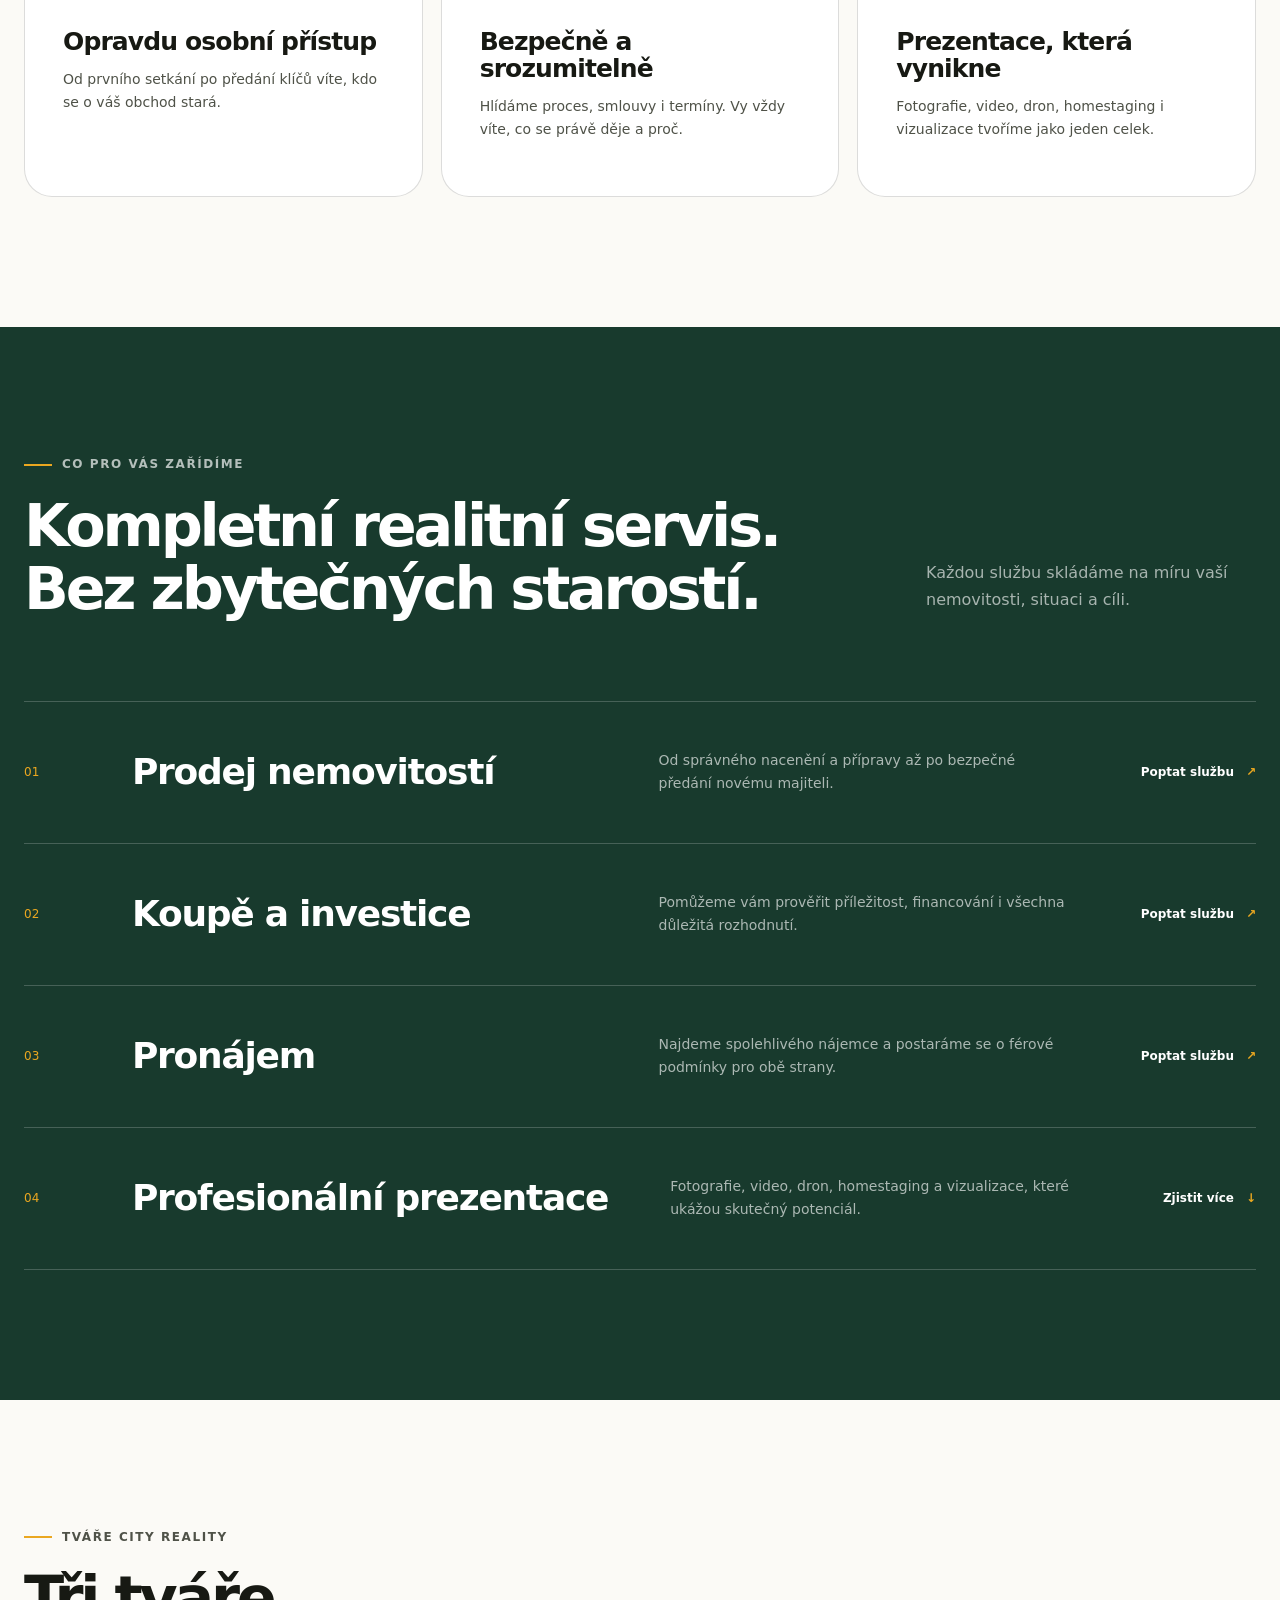
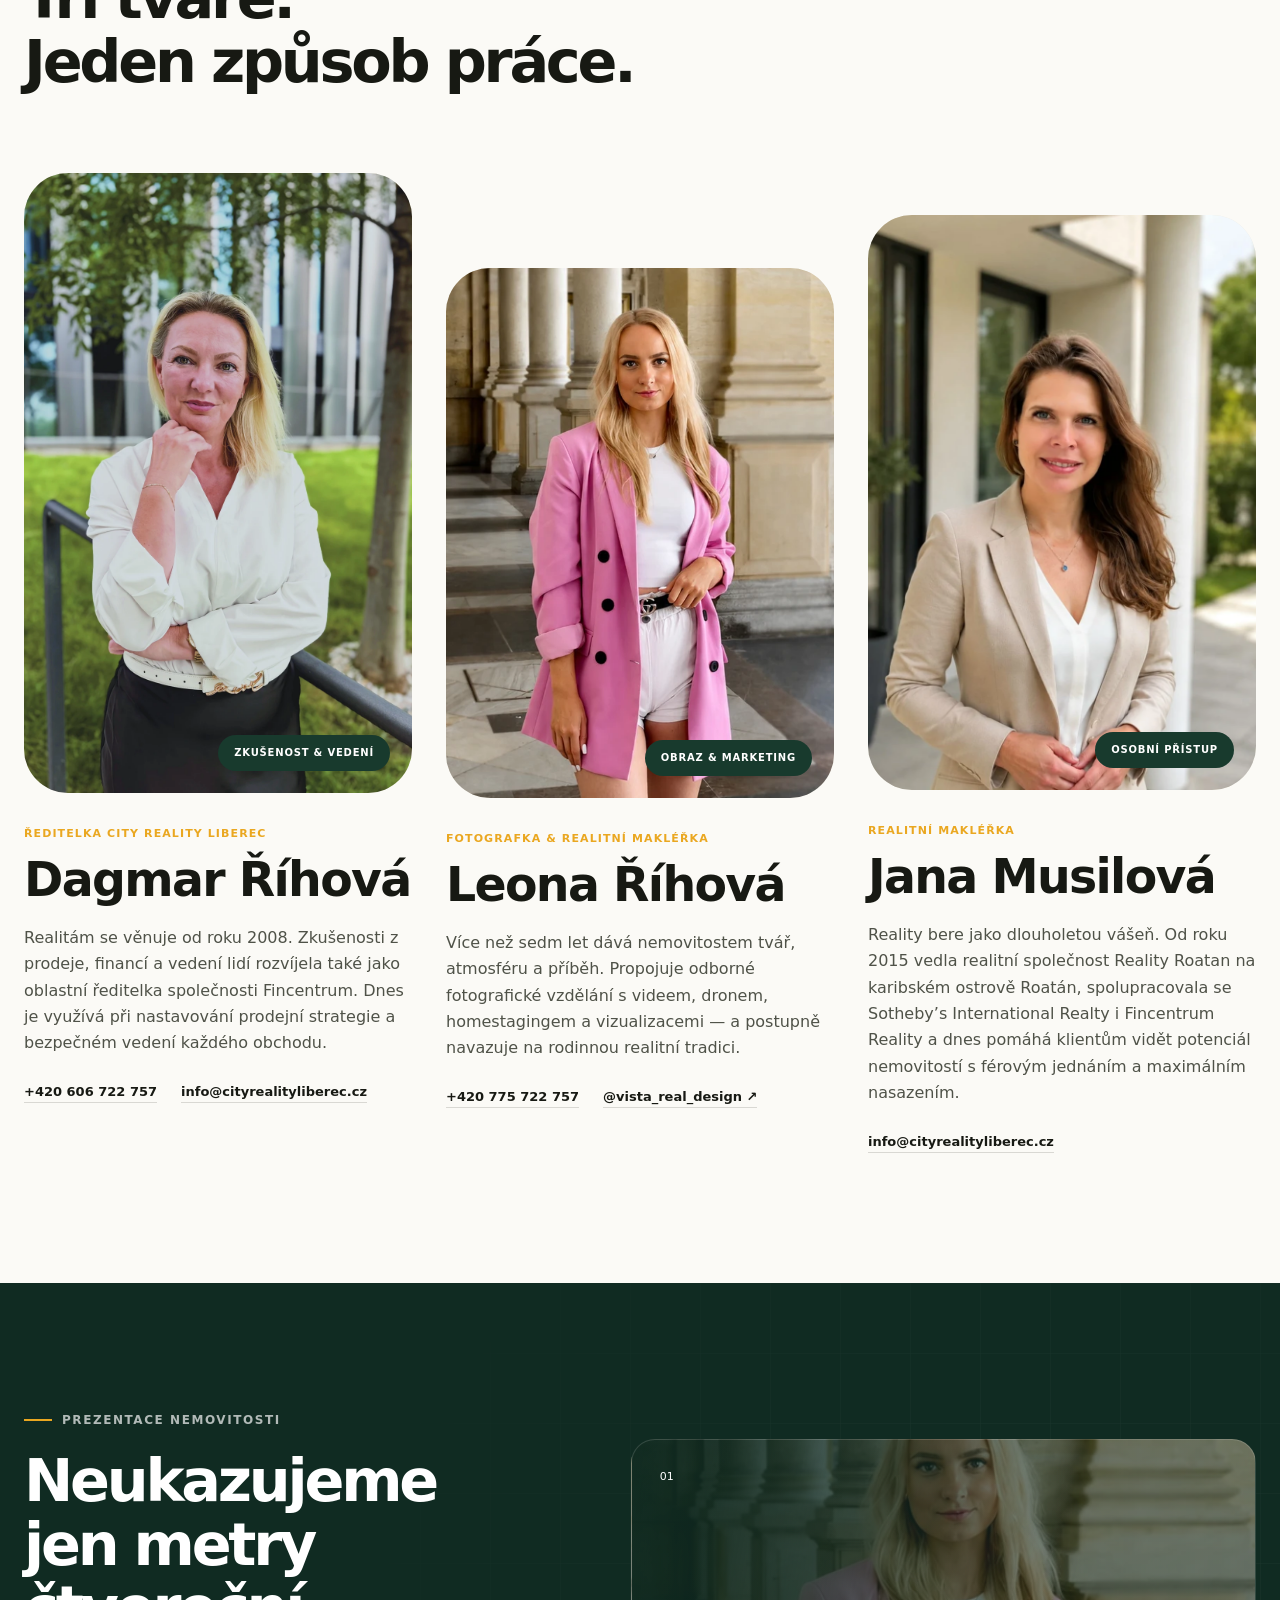
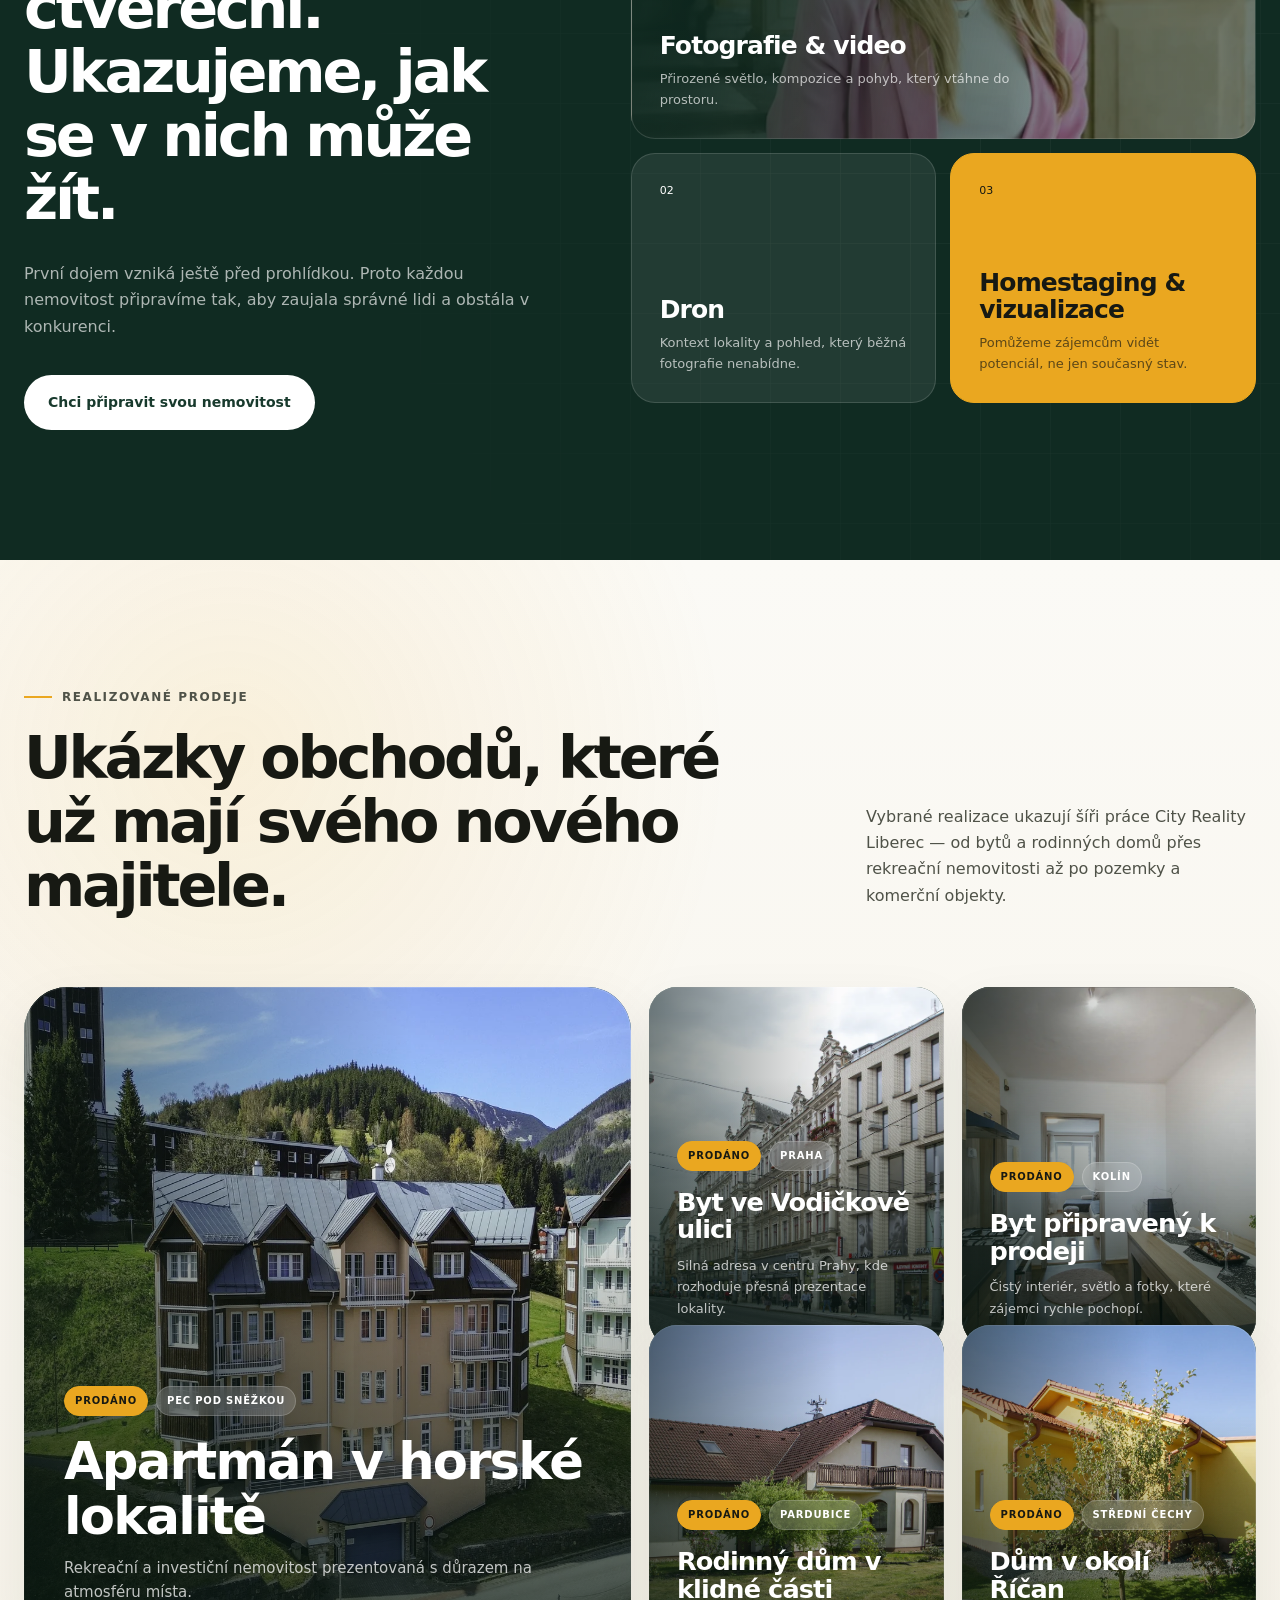
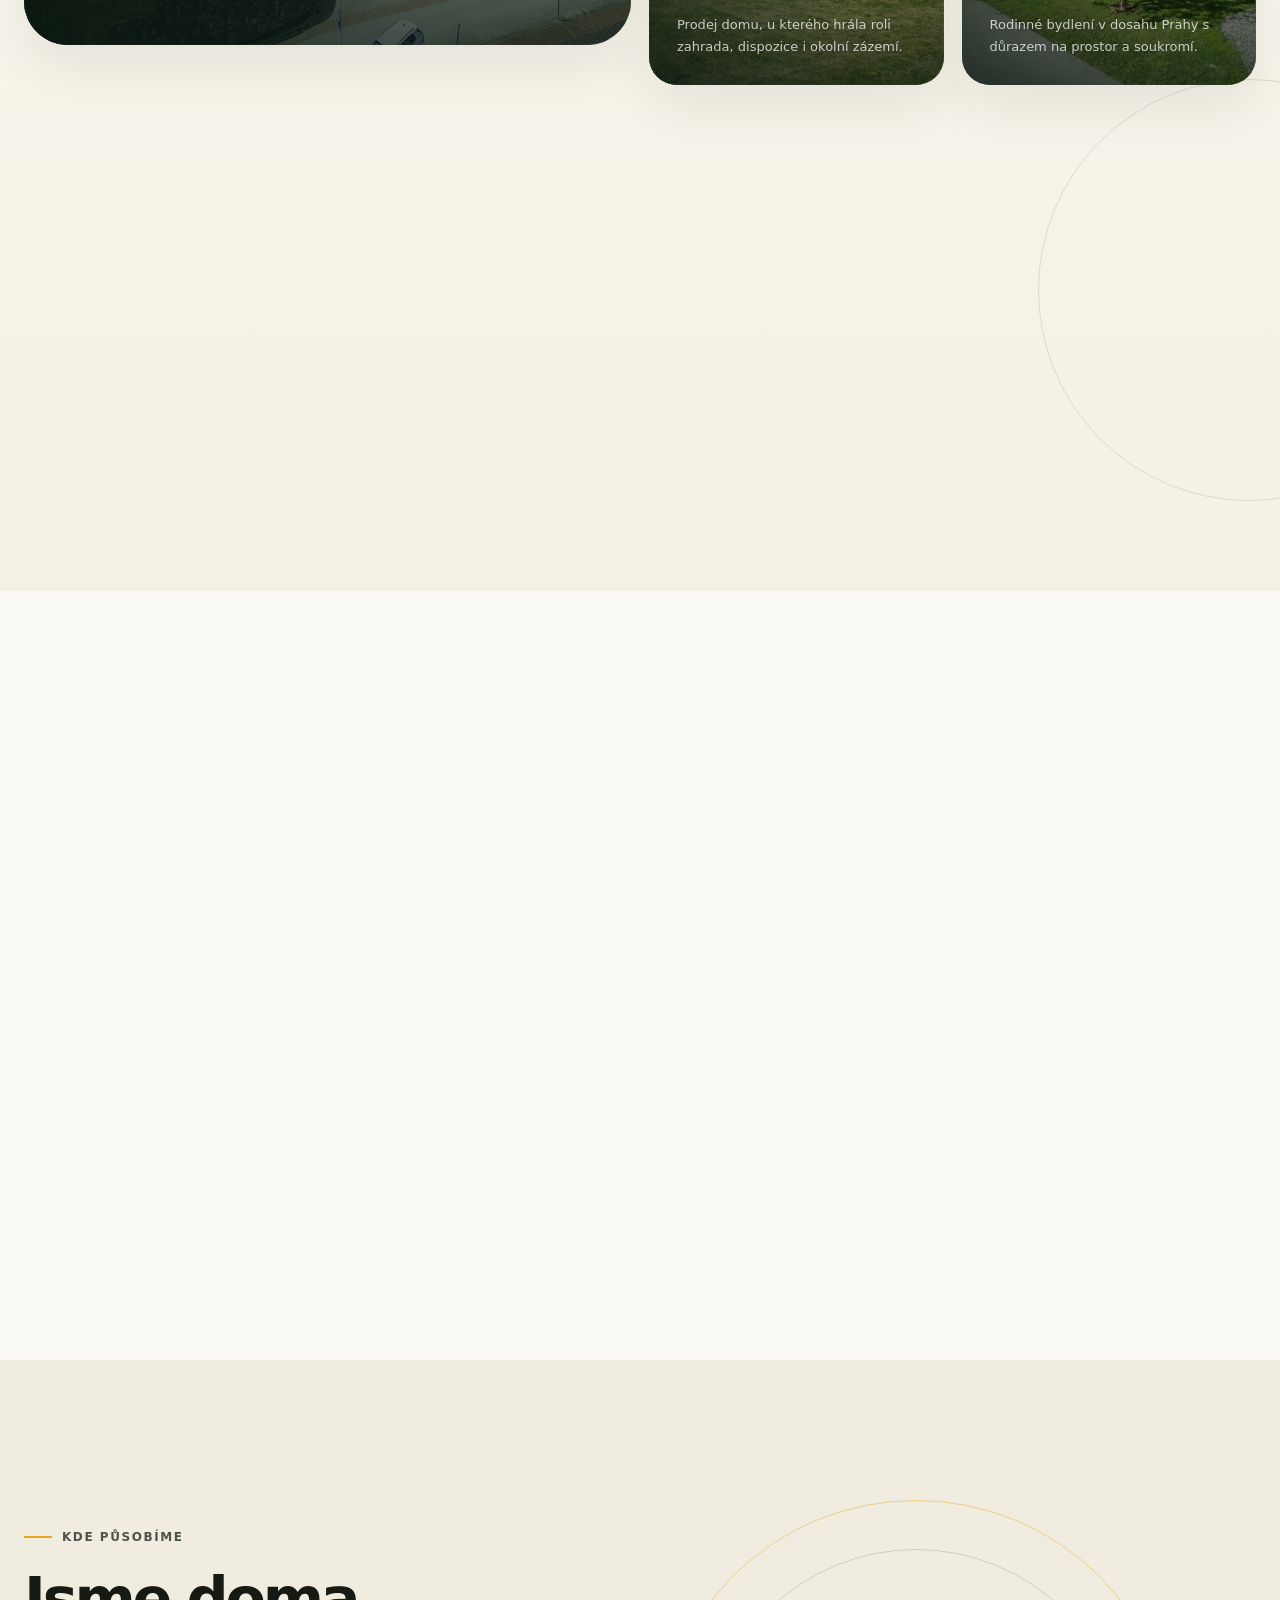
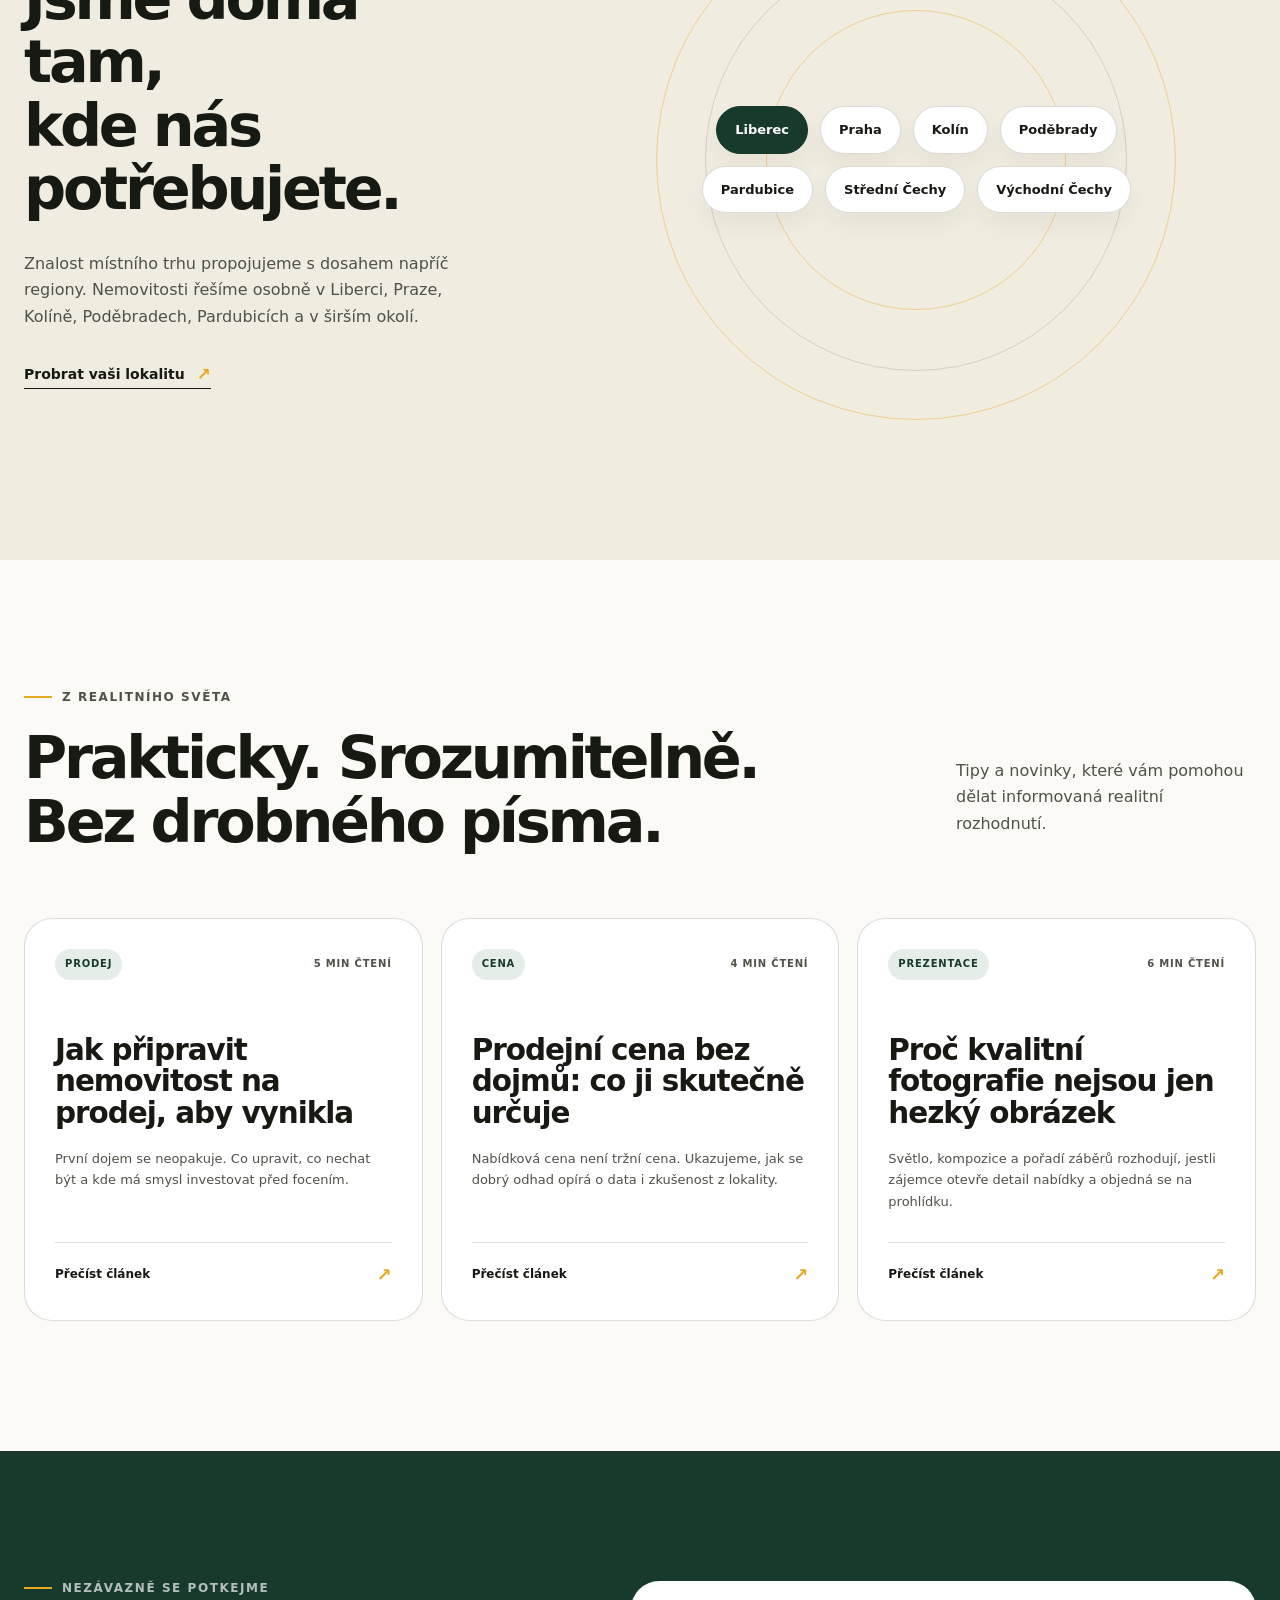
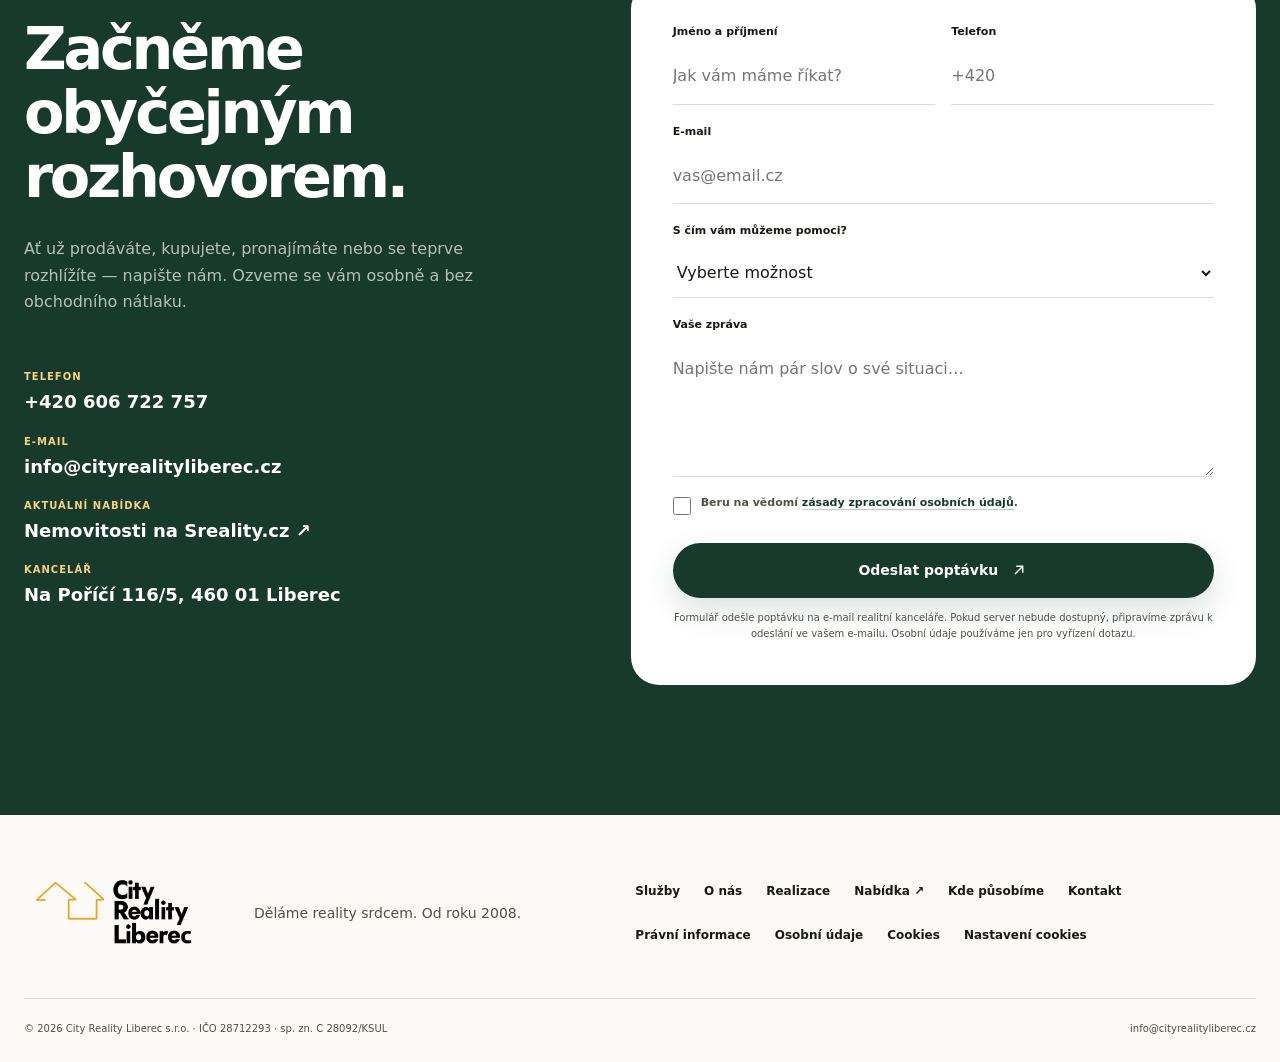
==== commit e83eef53: "Balance Dagmar photo colors" ====
--- a/index.html
+++ b/index.html
@@ -37,7 +37,7 @@
     />
     <meta name="twitter:image" content="https://cityrealityliberec.cz/assets/og-image.jpg" />
     <link rel="icon" href="assets/favicon.svg" type="image/svg+xml" />
-    <link rel="preload" href="assets/dagmar-rihova-nova.webp" as="image" />
+    <link rel="preload" href="assets/dagmar-rihova-balanced.webp" as="image" />
     <link rel="stylesheet" href="styles.css?v=20260710-dagmar" />
     <script src="script.js?v=20260701-form" defer></script>
     <script type="application/ld+json">
@@ -55,7 +55,7 @@
           {
             "@type": "ImageObject",
             "@id": "https://cityrealityliberec.cz/#primaryimage",
-            "url": "https://cityrealityliberec.cz/assets/dagmar-rihova-nova.webp",
+            "url": "https://cityrealityliberec.cz/assets/dagmar-rihova-balanced.webp",
             "width": 1200,
             "height": 1600,
             "caption": "Dagmar Říhová, City Reality Liberec"
@@ -118,7 +118,7 @@
                 "@type": "Person",
                 "name": "Dagmar Říhová",
                 "jobTitle": "Ředitelka City Reality Liberec",
-                "image": "https://cityrealityliberec.cz/assets/dagmar-rihova-nova.webp",
+                "image": "https://cityrealityliberec.cz/assets/dagmar-rihova-balanced.webp",
                 "telephone": "+420606722757",
                 "email": "info@cityrealityliberec.cz"
               },
@@ -311,7 +311,7 @@
           <div class="hero-visual reveal reveal-delay">
             <div class="portrait portrait-main">
               <img
-                src="assets/dagmar-rihova-nova.webp"
+                src="assets/dagmar-rihova-balanced.webp"
                 alt="Dagmar Říhová, ředitelka City Reality Liberec"
                 width="1200"
                 height="1600"
@@ -440,7 +440,7 @@
           <div class="team-grid">
             <article class="profile profile-dagmar reveal">
               <div class="profile-photo">
-                <img src="assets/dagmar-rihova-nova.webp" alt="Dagmar Říhová" width="1200" height="1600" loading="lazy" />
+                <img src="assets/dagmar-rihova-balanced.webp" alt="Dagmar Říhová" width="1200" height="1600" loading="lazy" />
                 <span class="profile-label">Zkušenost &amp; vedení</span>
               </div>
               <div class="profile-copy">
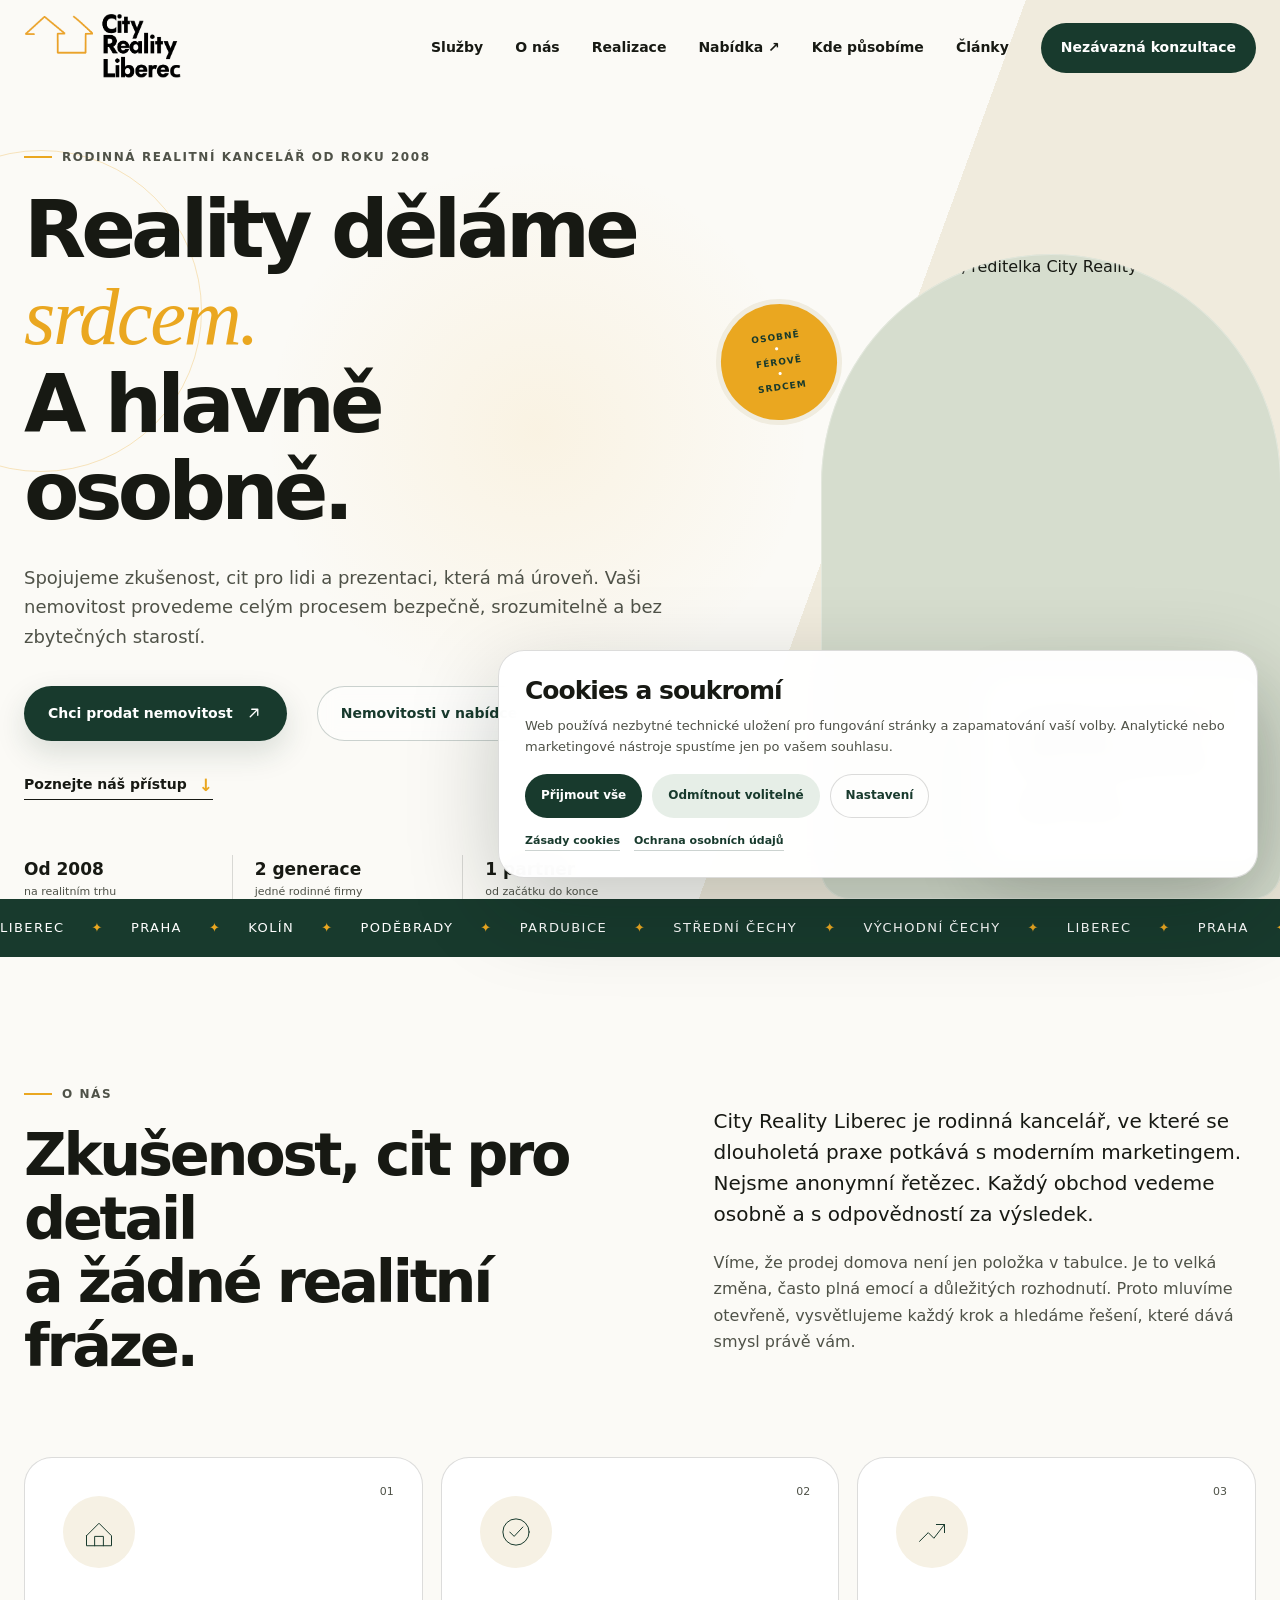
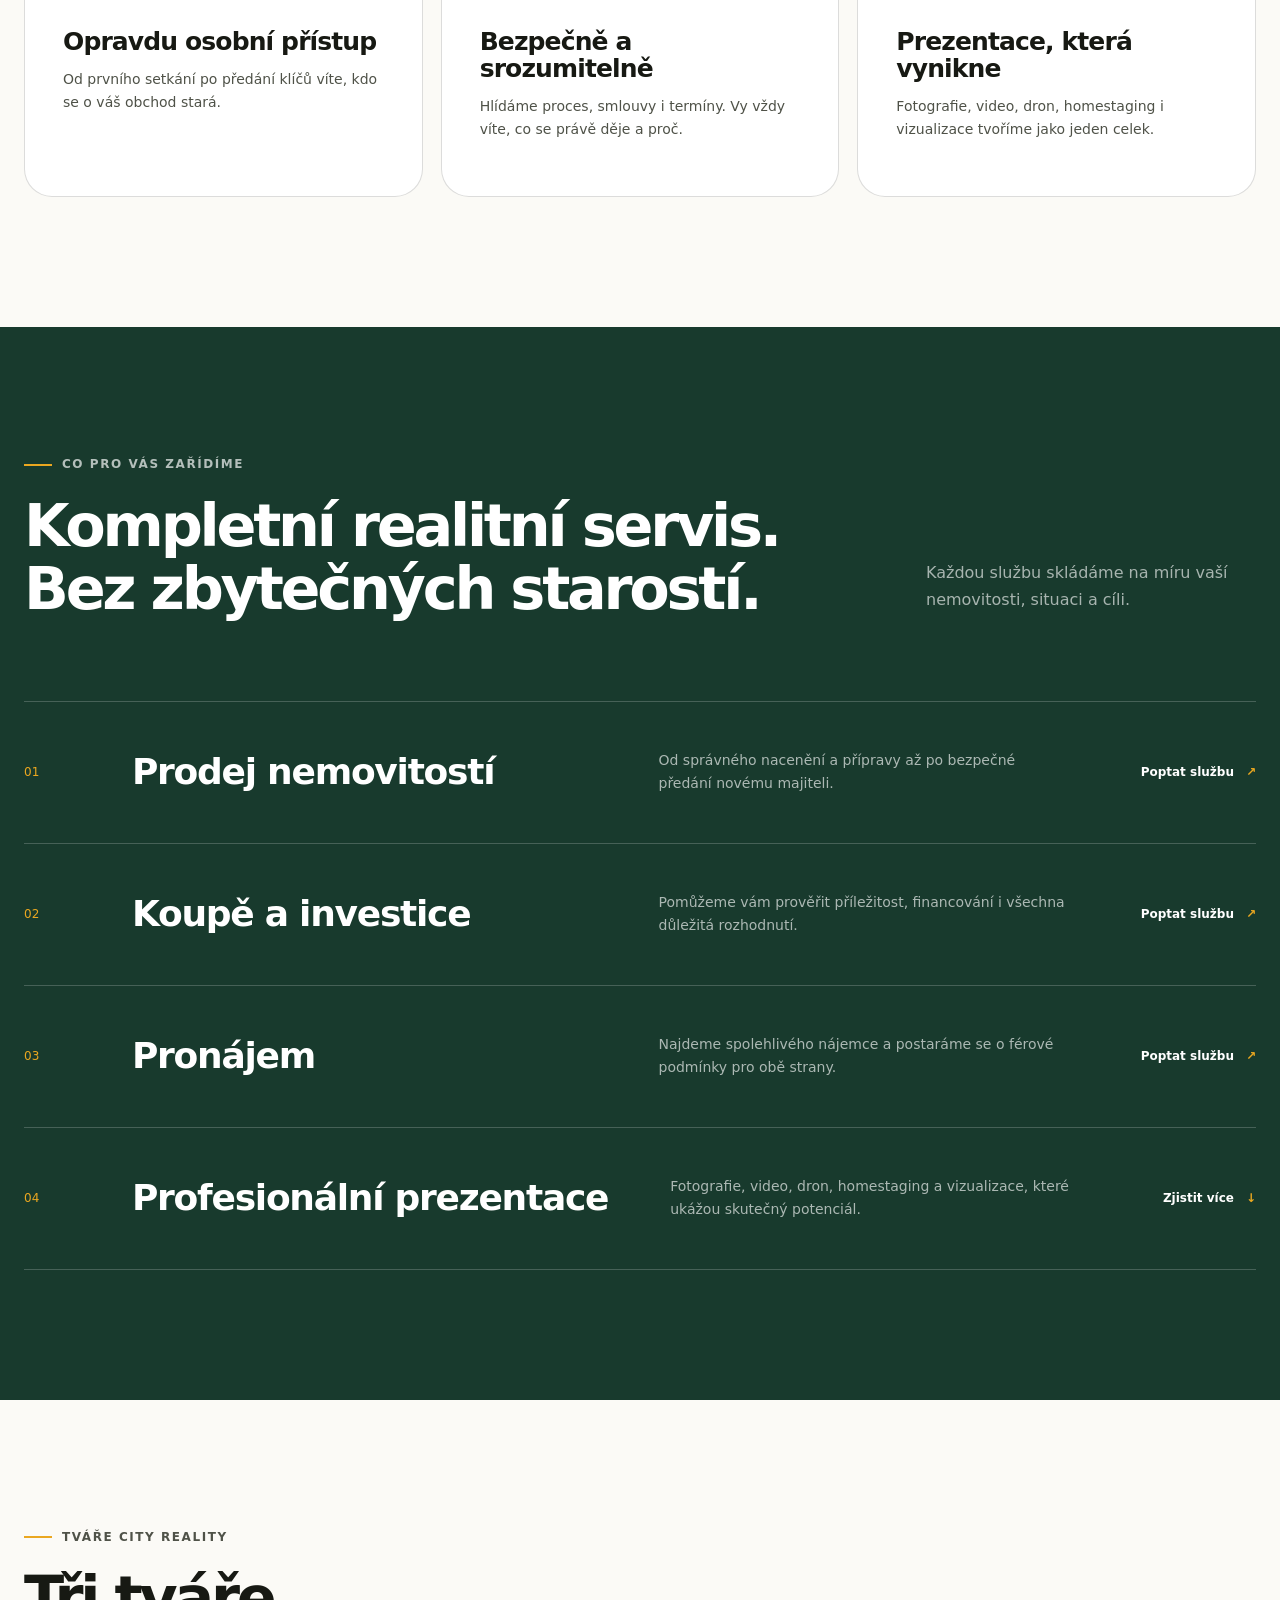
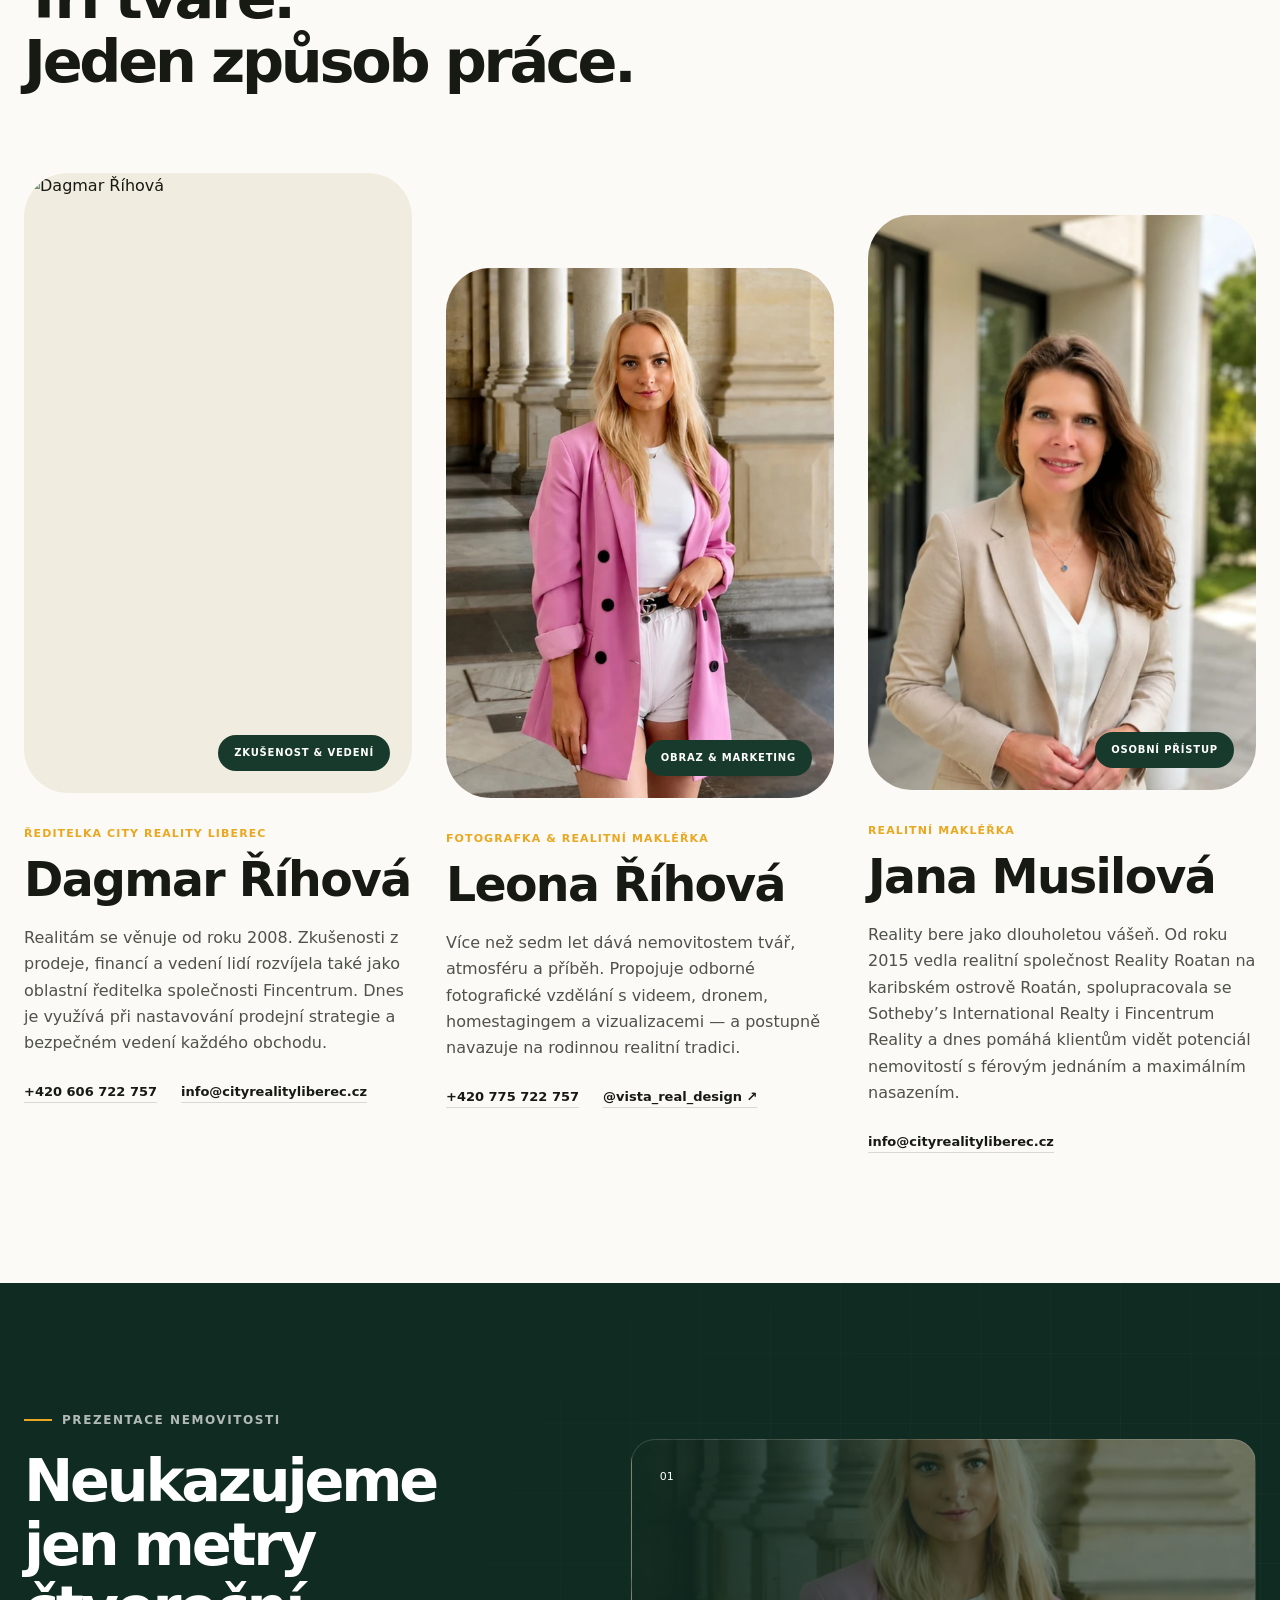
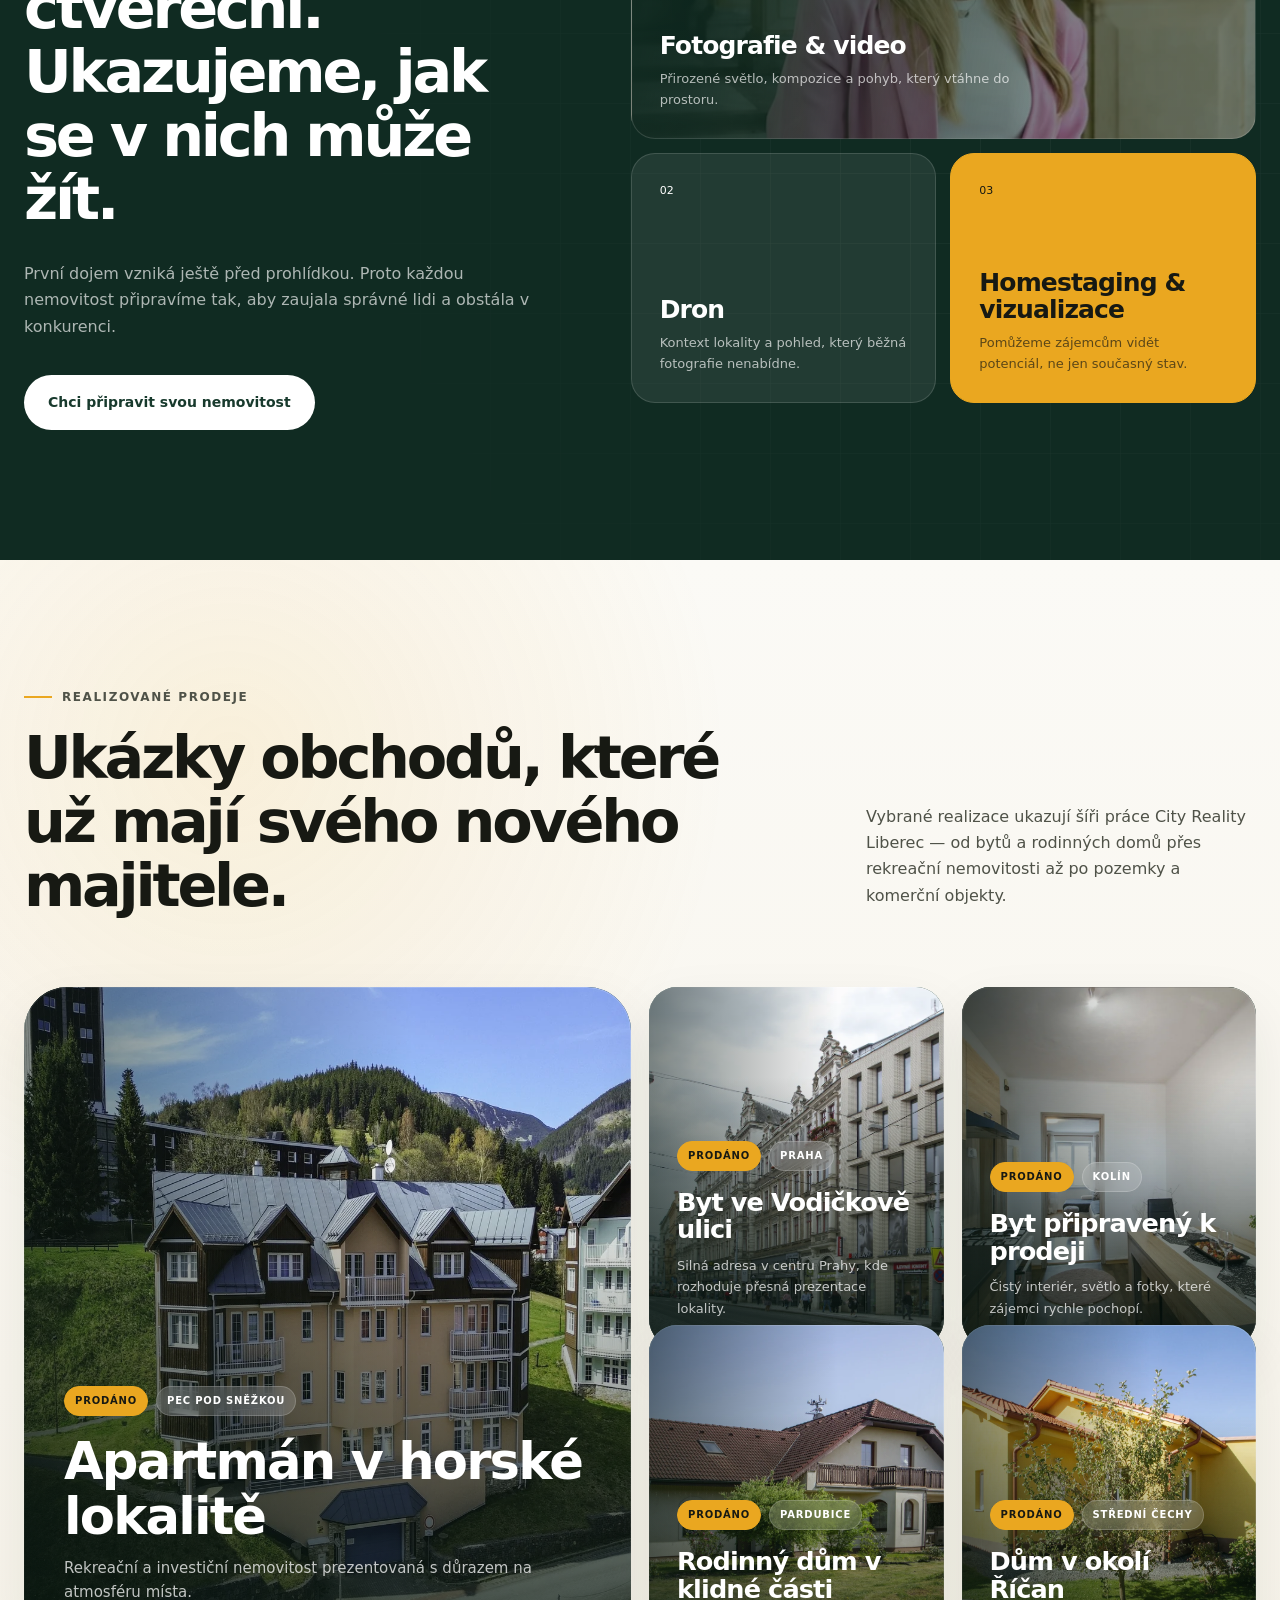
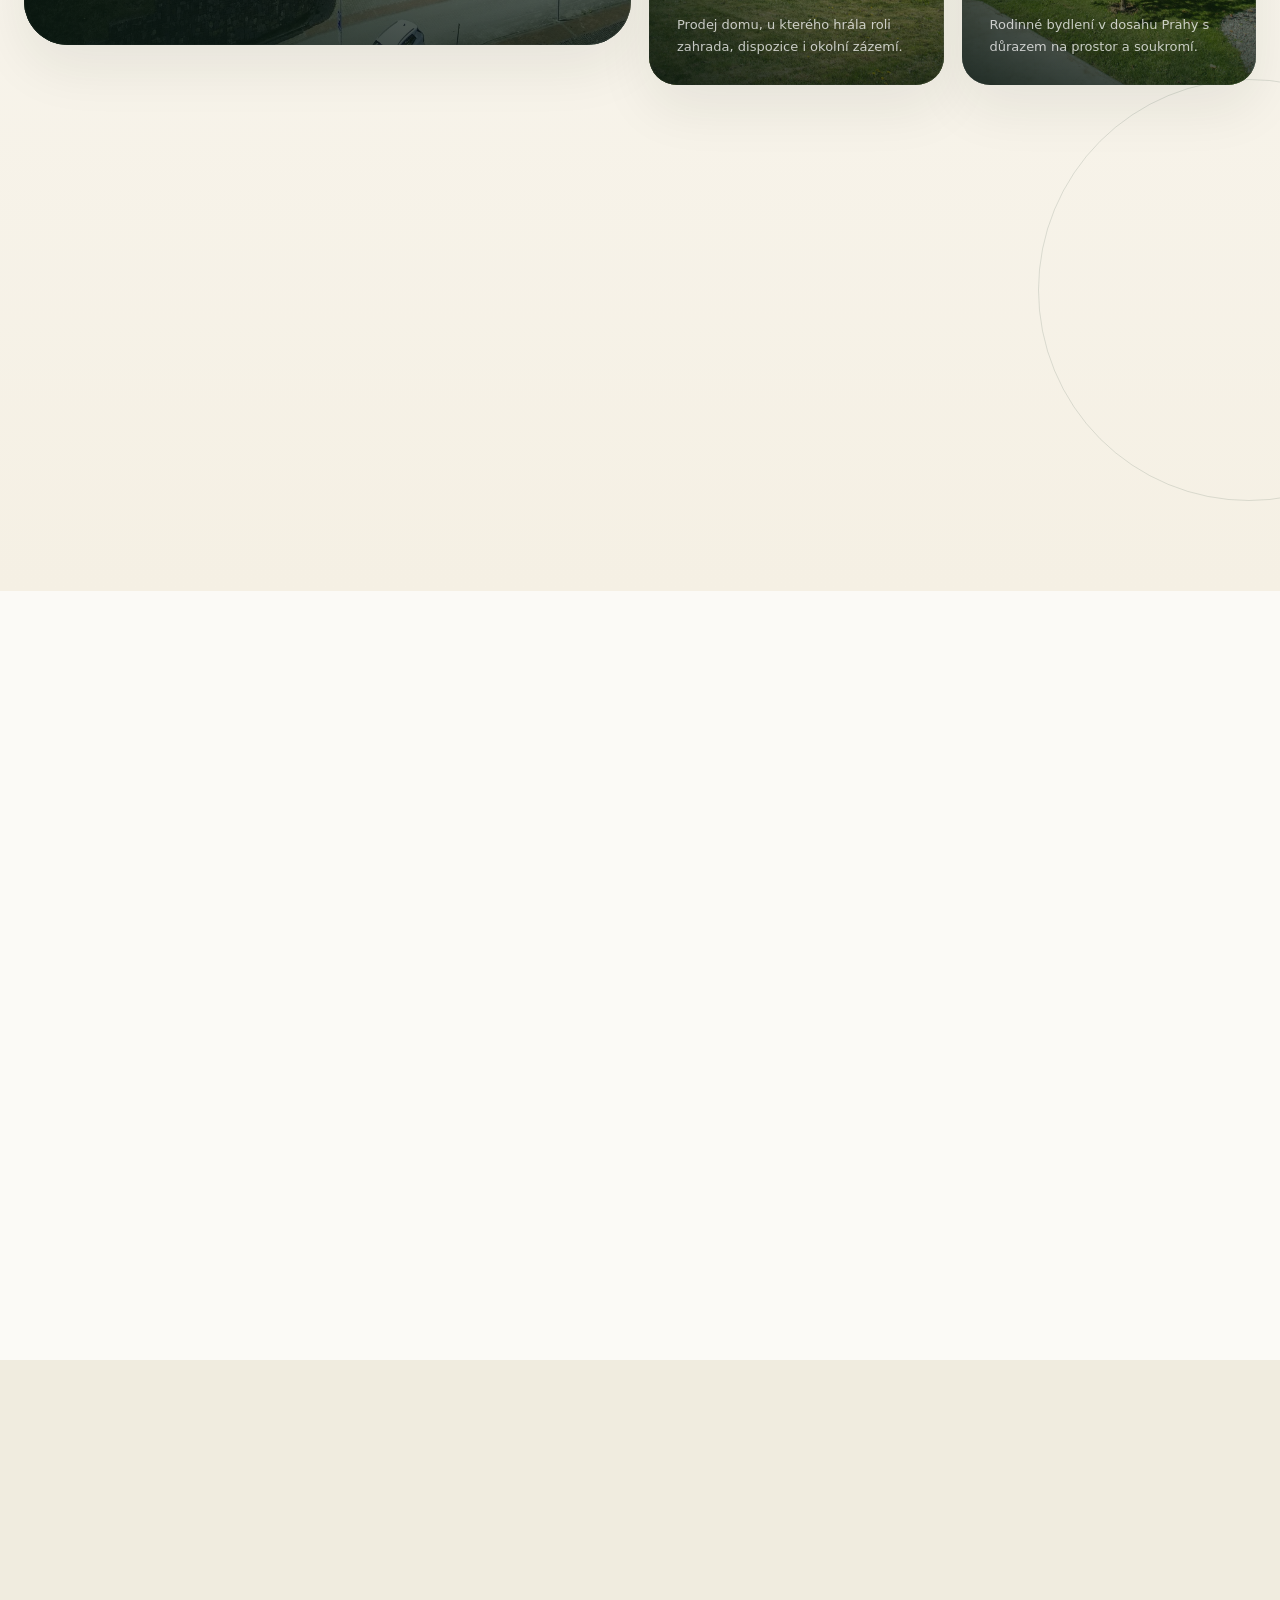
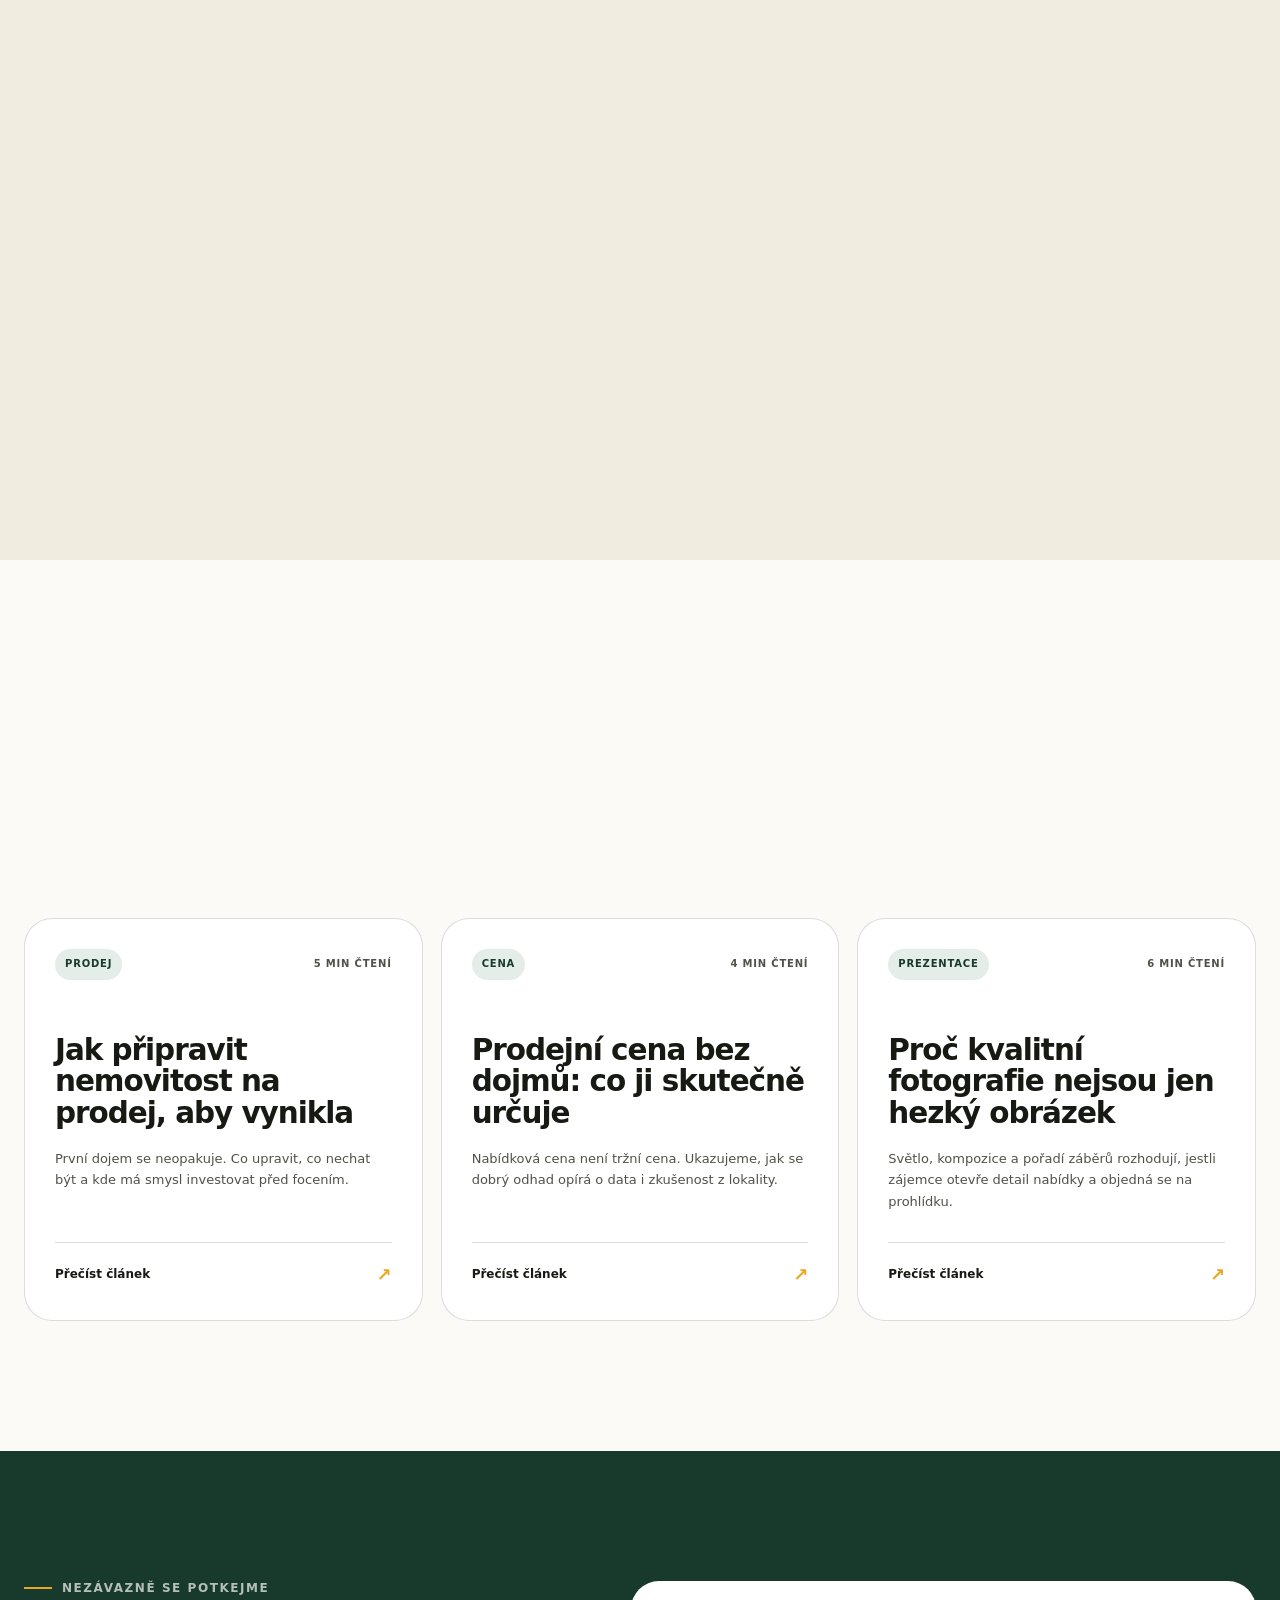
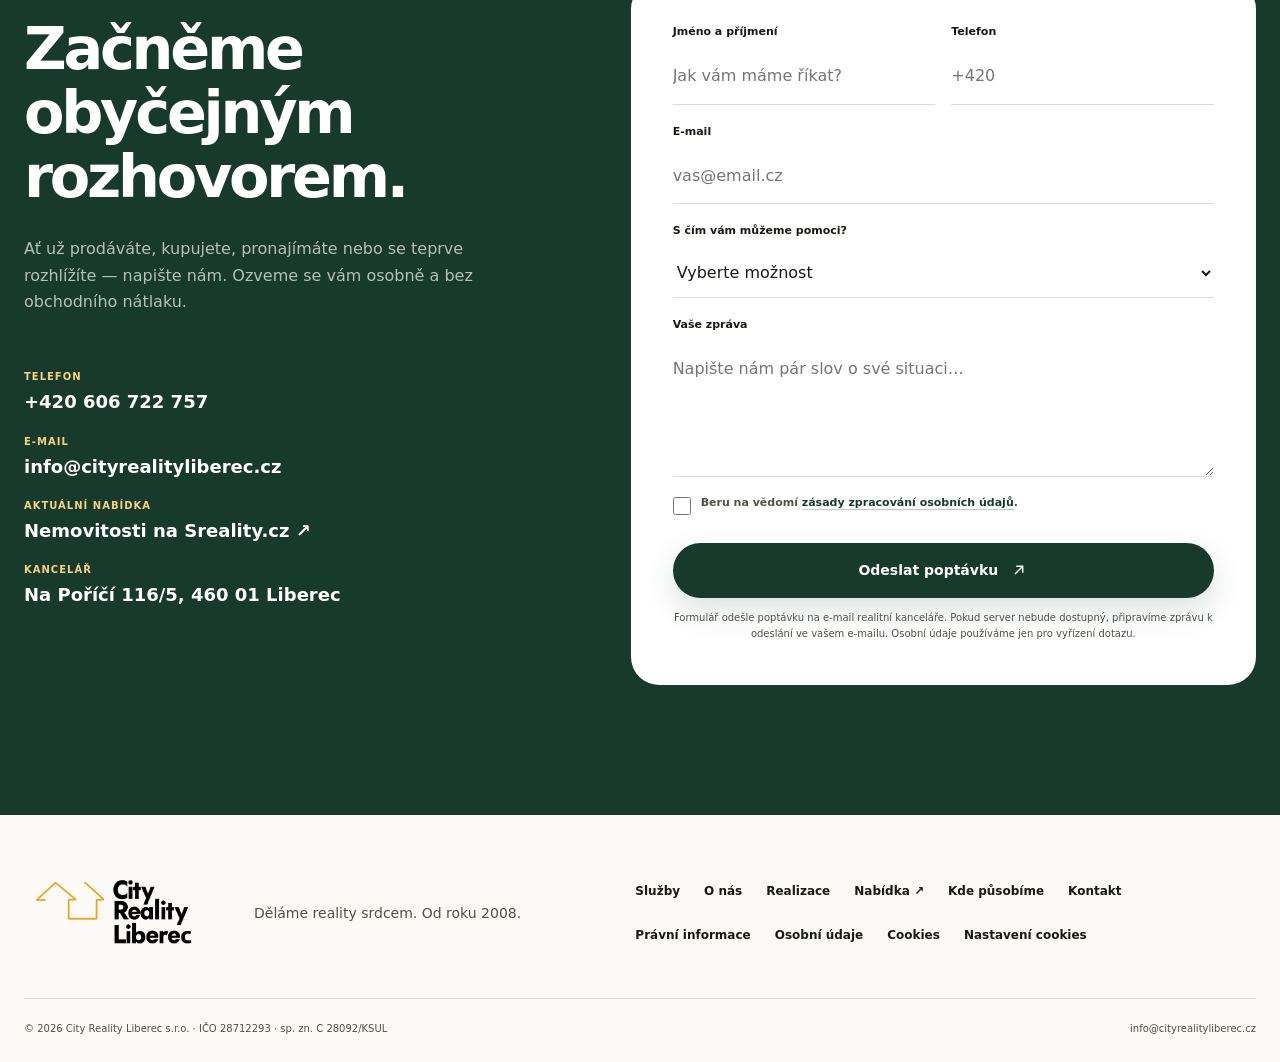
==== commit 6a0e71b3: "Use exact supplied Dagmar photo" ====
--- a/index.html
+++ b/index.html
@@ -37,7 +37,7 @@
     />
     <meta name="twitter:image" content="https://cityrealityliberec.cz/assets/og-image.jpg" />
     <link rel="icon" href="assets/favicon.svg" type="image/svg+xml" />
-    <link rel="preload" href="assets/dagmar-rihova-balanced.webp" as="image" />
+    <link rel="preload" href="assets/dagmar-rihova-img-8661-edit-kopie.jpg" as="image" />
     <link rel="stylesheet" href="styles.css?v=20260710-dagmar" />
     <script src="script.js?v=20260701-form" defer></script>
     <script type="application/ld+json">
@@ -55,9 +55,9 @@
           {
             "@type": "ImageObject",
             "@id": "https://cityrealityliberec.cz/#primaryimage",
-            "url": "https://cityrealityliberec.cz/assets/dagmar-rihova-balanced.webp",
-            "width": 1200,
-            "height": 1600,
+            "url": "https://cityrealityliberec.cz/assets/dagmar-rihova-img-8661-edit-kopie.jpg",
+            "width": 4284,
+            "height": 5712,
             "caption": "Dagmar Říhová, City Reality Liberec"
           },
           {
@@ -118,7 +118,7 @@
                 "@type": "Person",
                 "name": "Dagmar Říhová",
                 "jobTitle": "Ředitelka City Reality Liberec",
-                "image": "https://cityrealityliberec.cz/assets/dagmar-rihova-balanced.webp",
+                "image": "https://cityrealityliberec.cz/assets/dagmar-rihova-img-8661-edit-kopie.jpg",
                 "telephone": "+420606722757",
                 "email": "info@cityrealityliberec.cz"
               },
@@ -311,10 +311,10 @@
           <div class="hero-visual reveal reveal-delay">
             <div class="portrait portrait-main">
               <img
-                src="assets/dagmar-rihova-balanced.webp"
+                src="assets/dagmar-rihova-img-8661-edit-kopie.jpg"
                 alt="Dagmar Říhová, ředitelka City Reality Liberec"
-                width="1200"
-                height="1600"
+                width="4284"
+                height="5712"
               />
             </div>
             <div class="portrait-note">
@@ -440,7 +440,7 @@
           <div class="team-grid">
             <article class="profile profile-dagmar reveal">
               <div class="profile-photo">
-                <img src="assets/dagmar-rihova-balanced.webp" alt="Dagmar Říhová" width="1200" height="1600" loading="lazy" />
+                <img src="assets/dagmar-rihova-img-8661-edit-kopie.jpg" alt="Dagmar Říhová" width="4284" height="5712" loading="lazy" />
                 <span class="profile-label">Zkušenost &amp; vedení</span>
               </div>
               <div class="profile-copy">
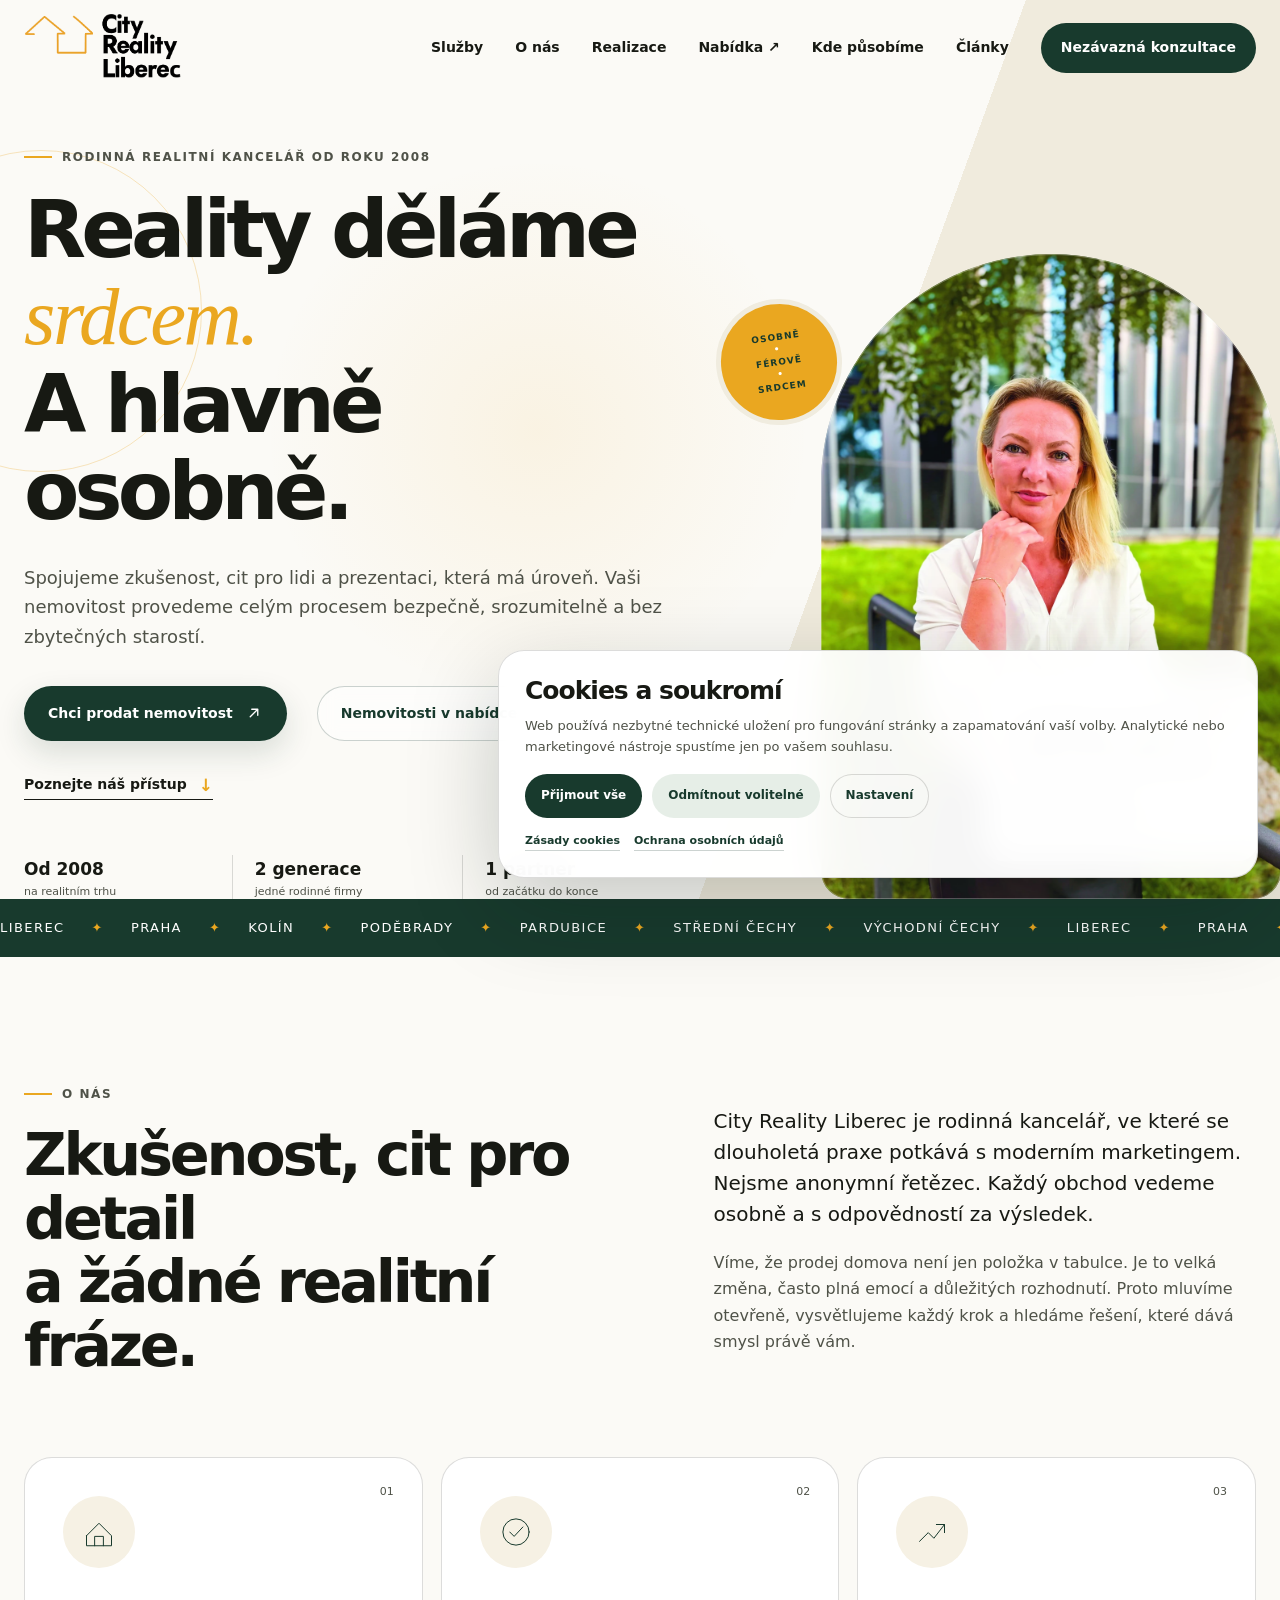
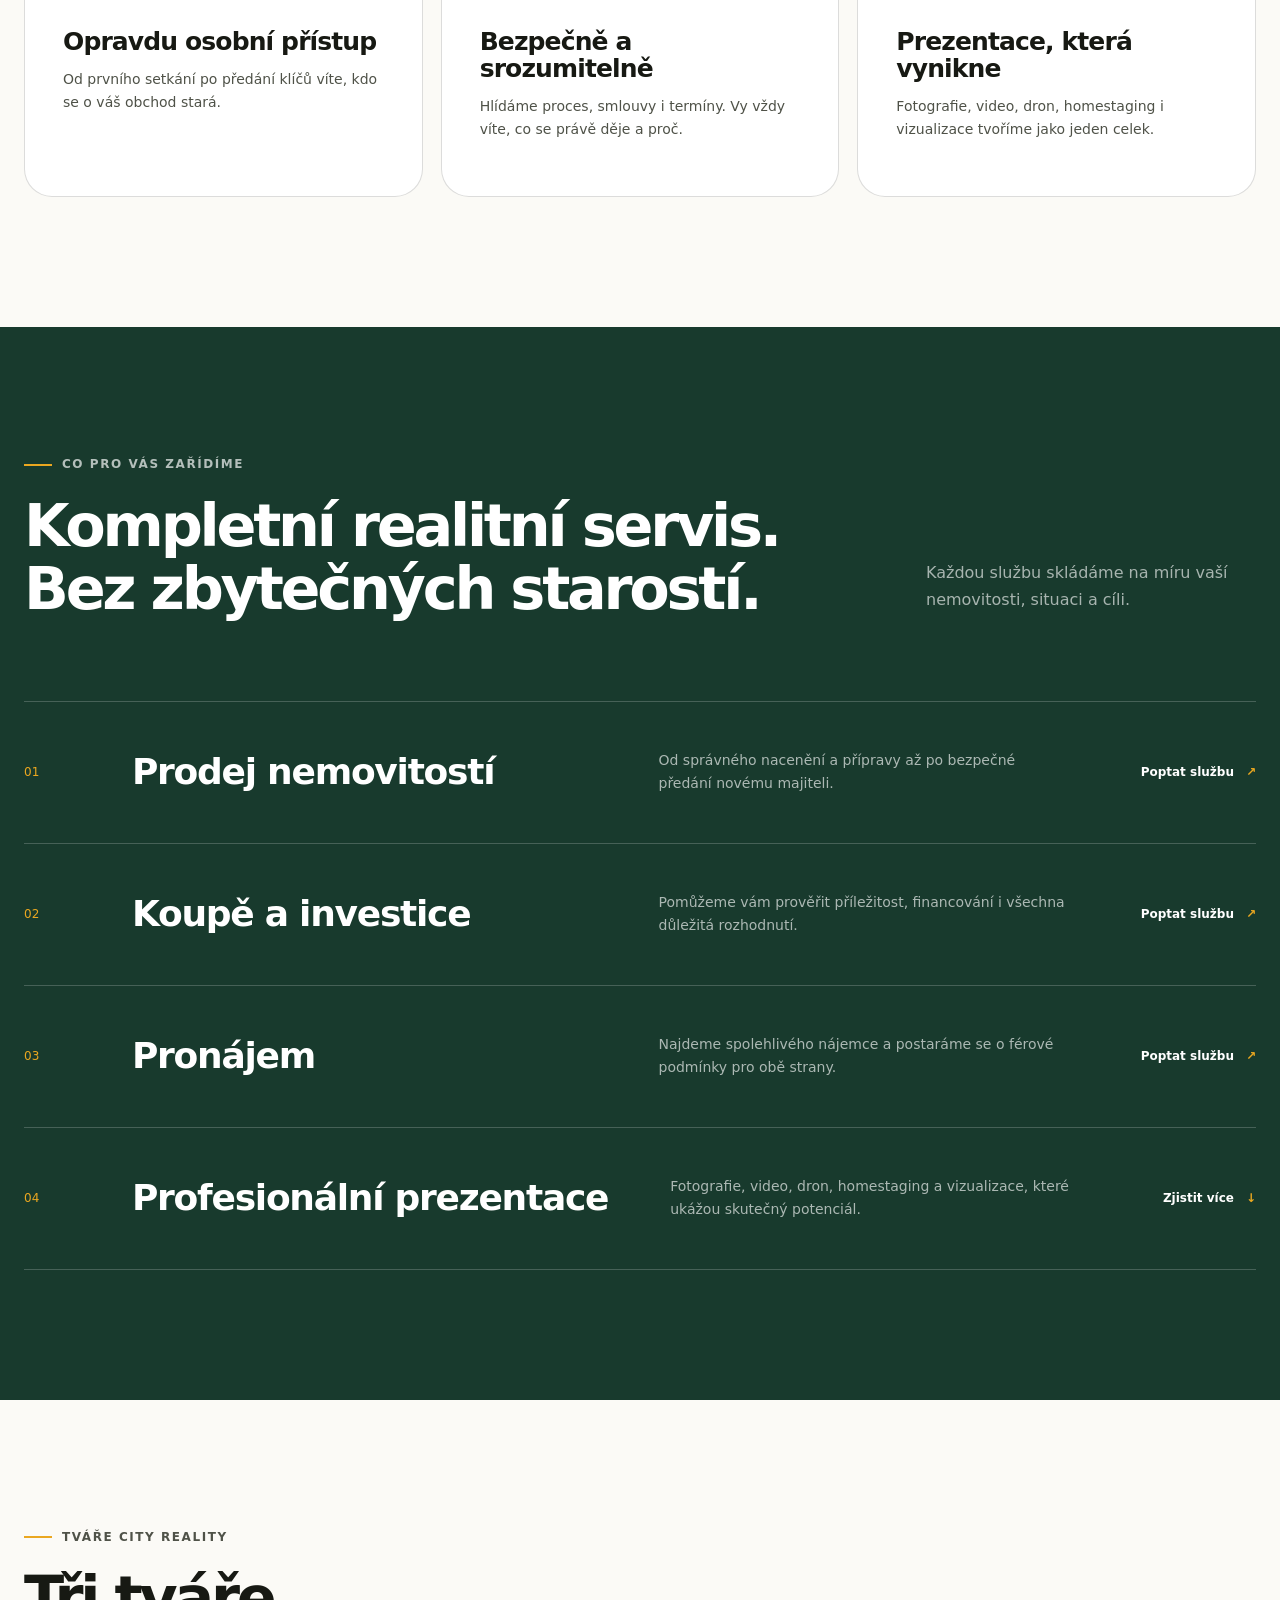
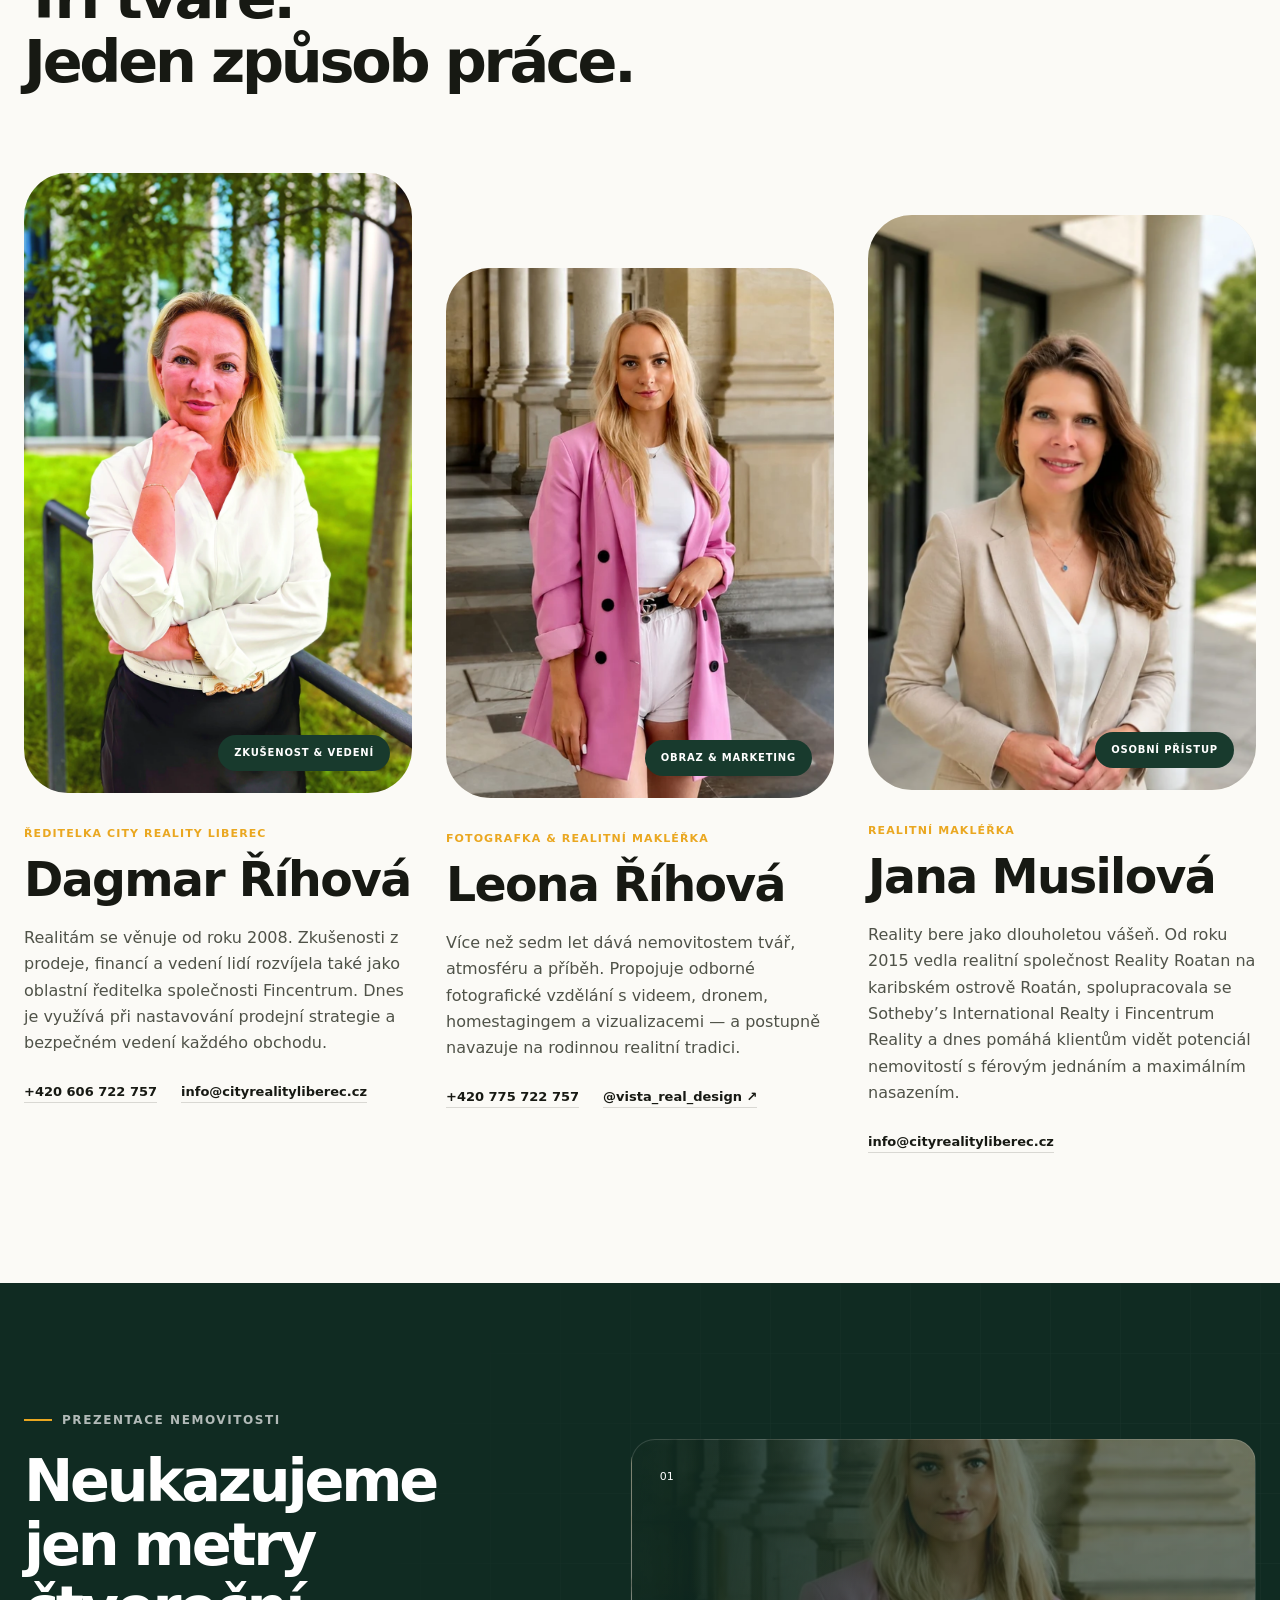
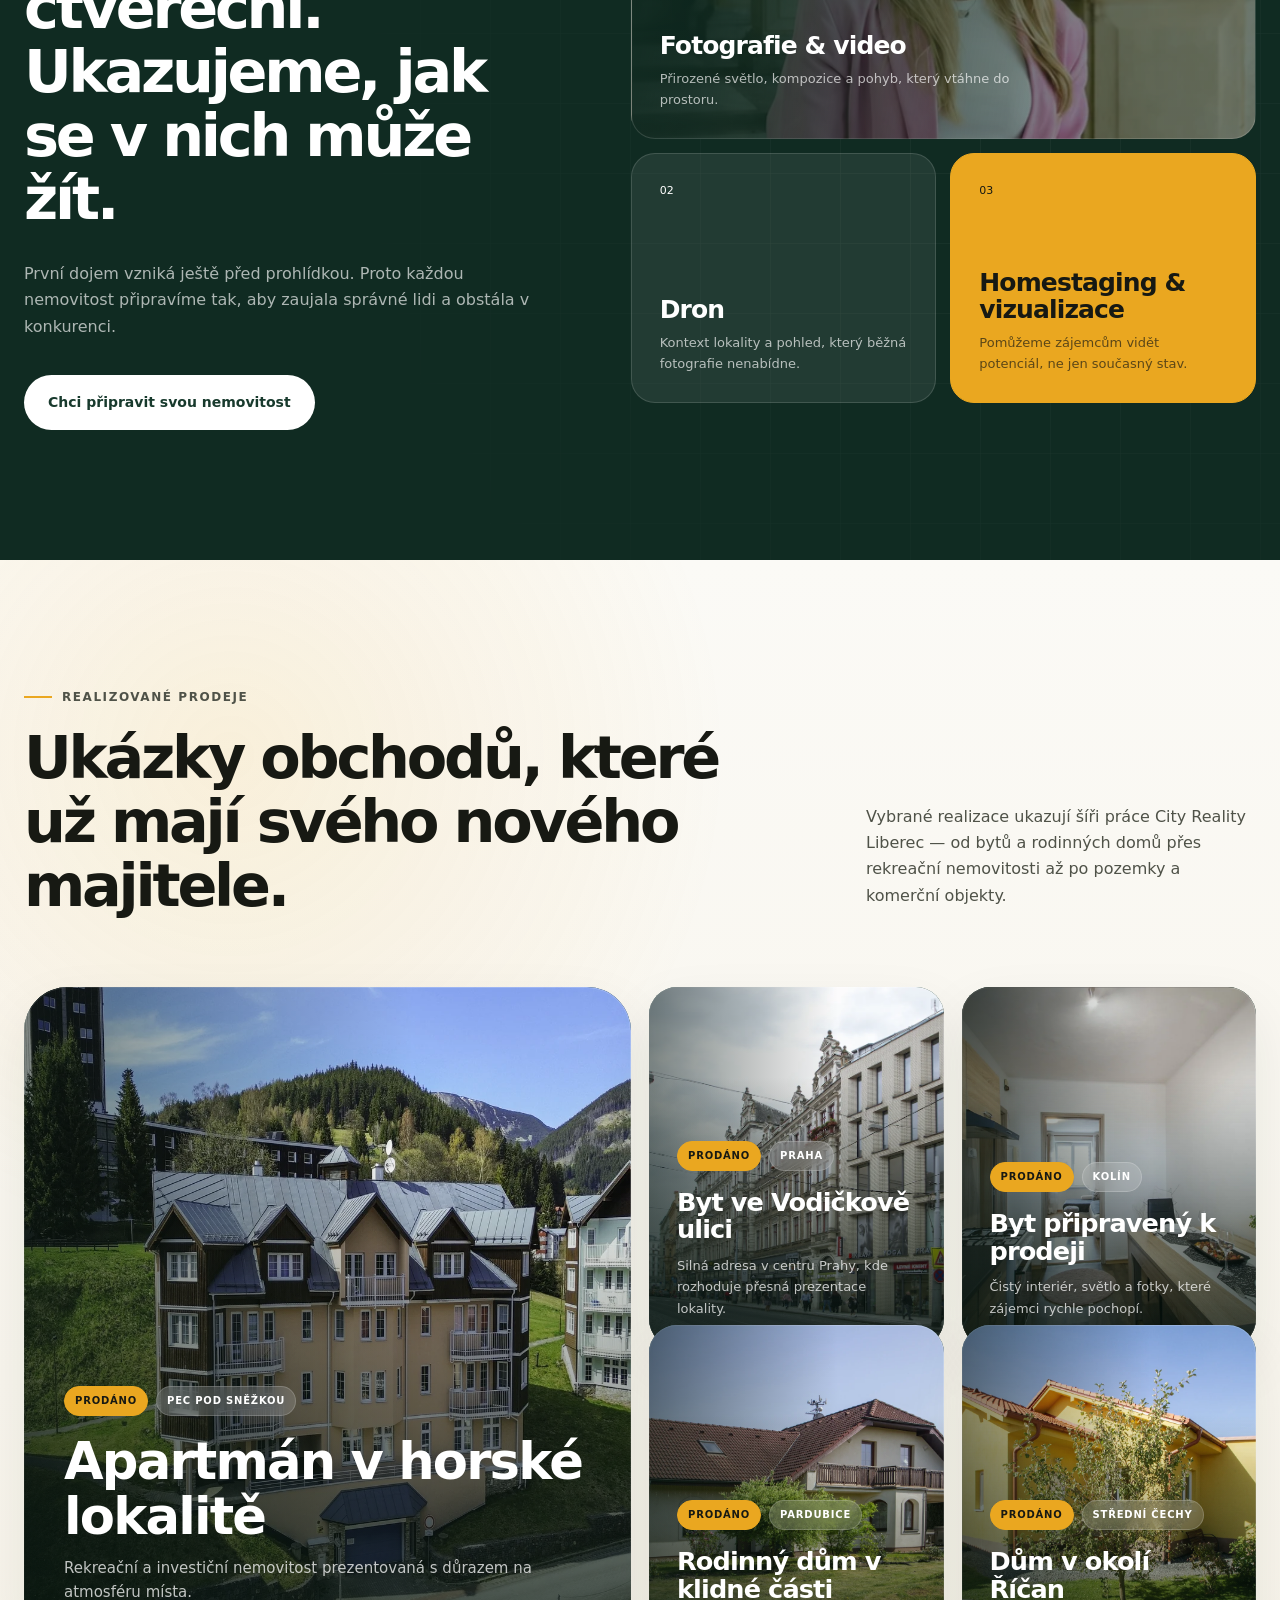
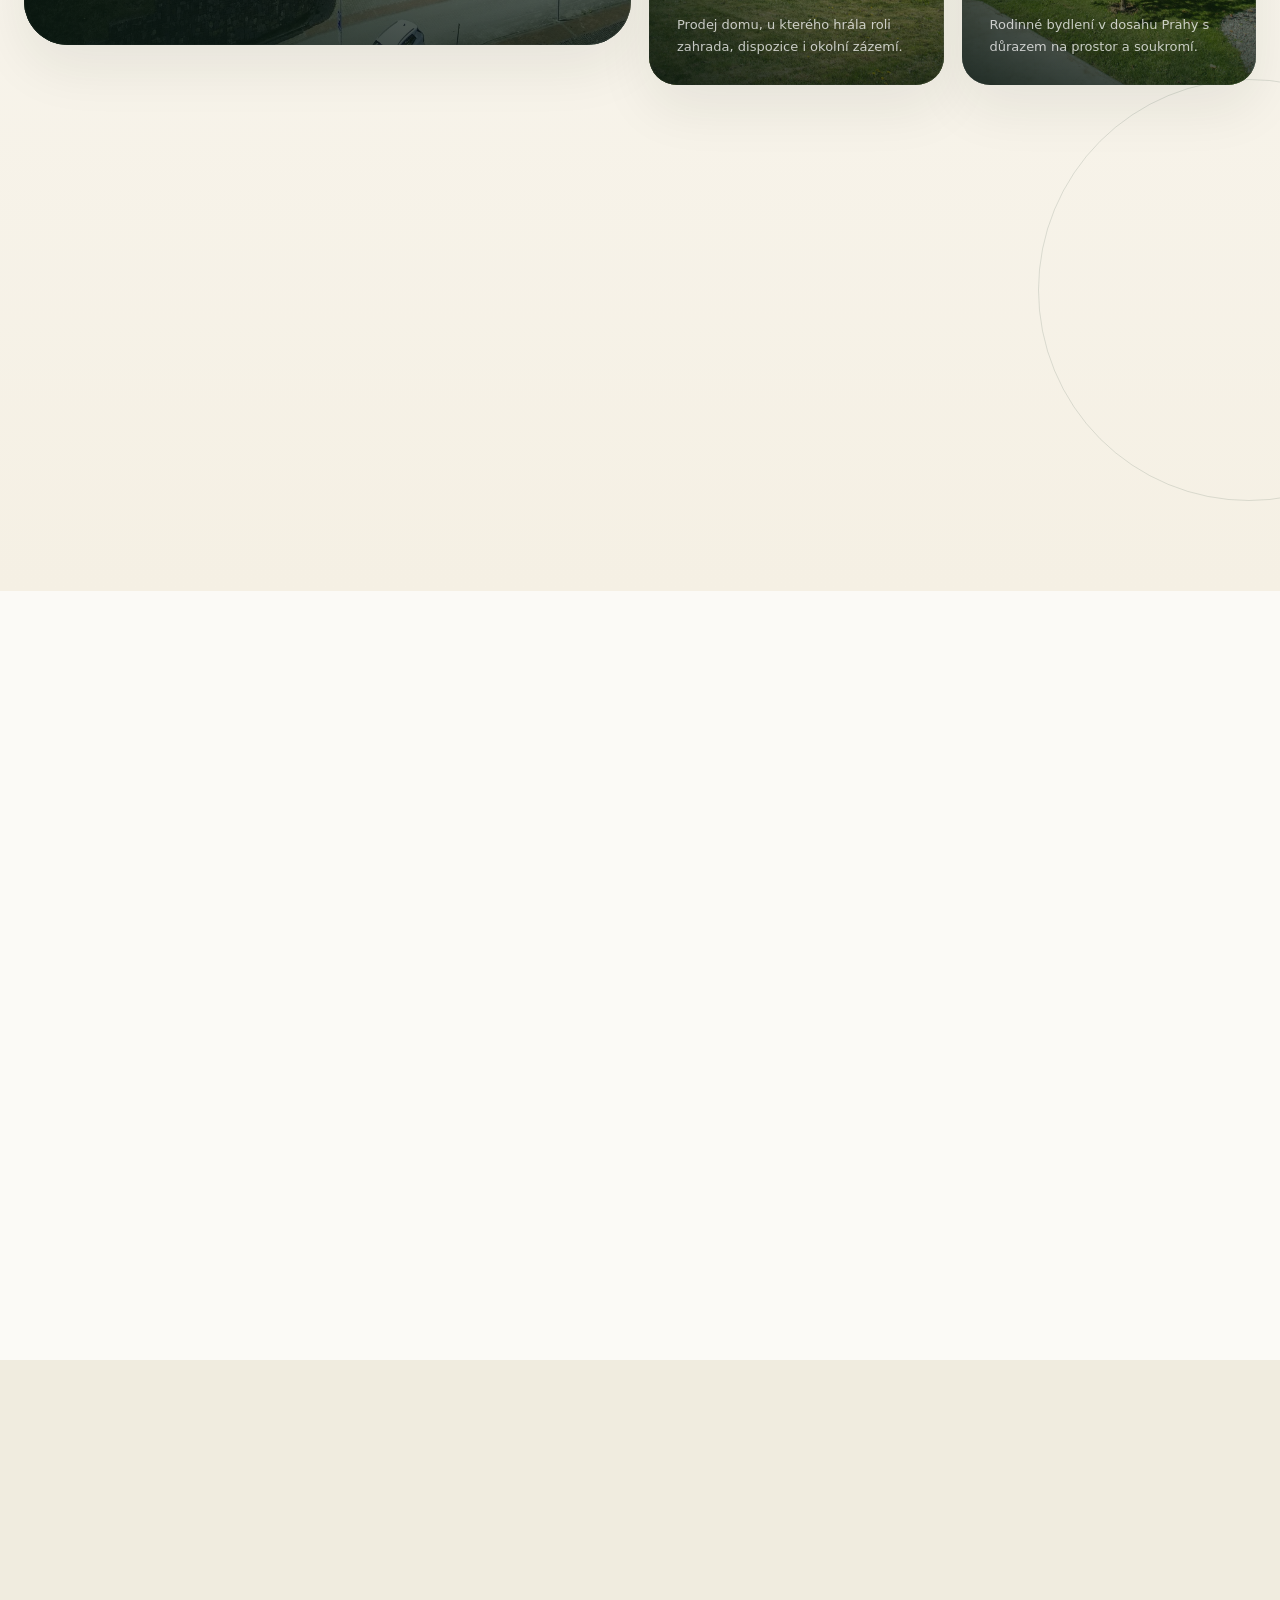
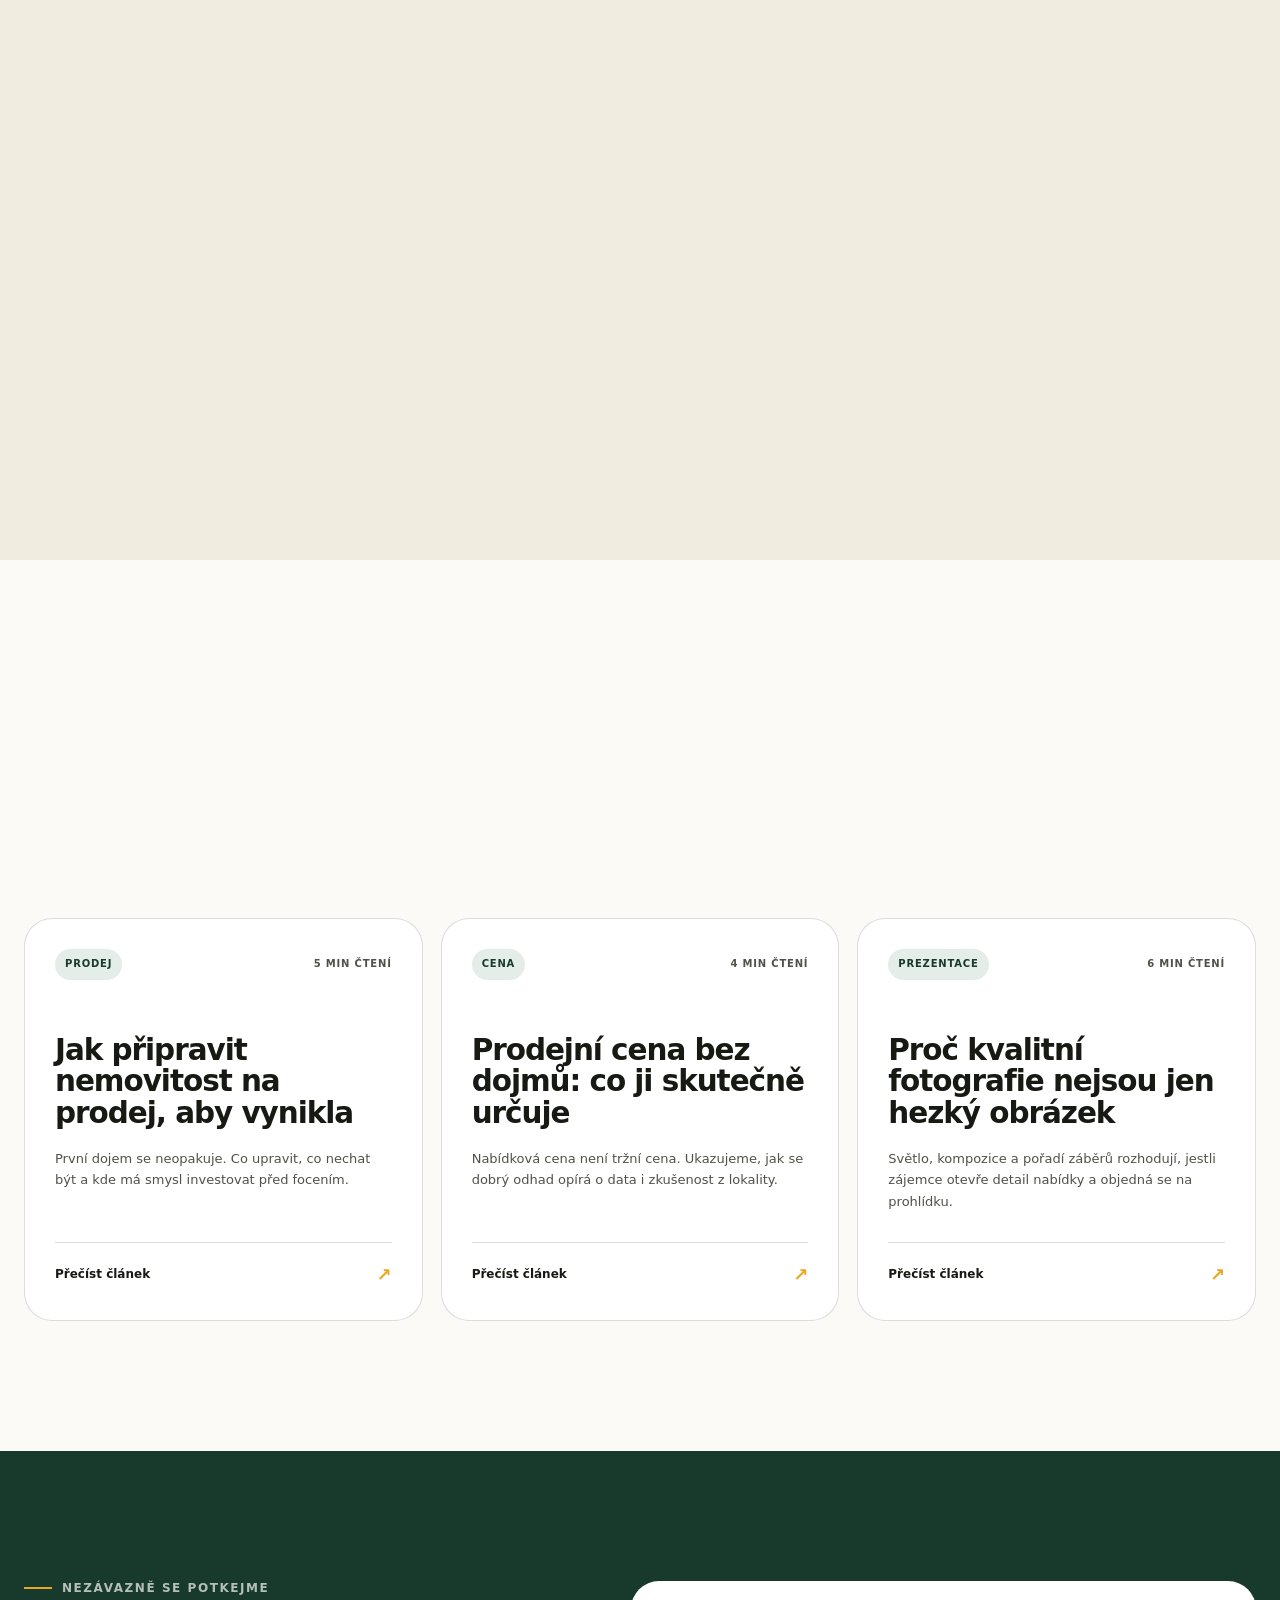
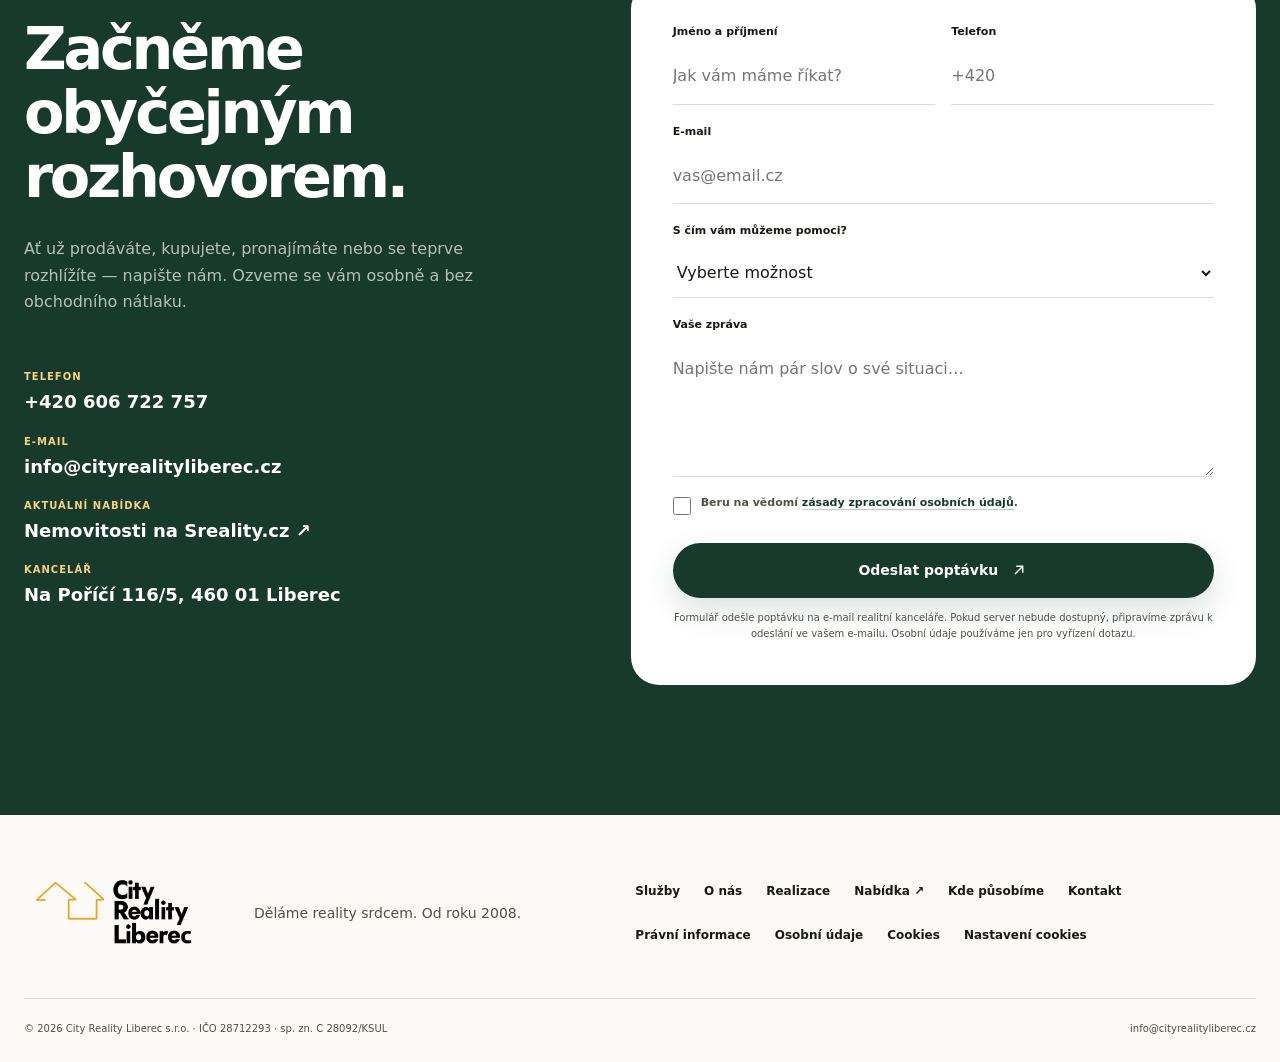
==== commit 4beaa3df: "Use web-safe supplied Dagmar photo" ====
--- a/index.html
+++ b/index.html
@@ -37,7 +37,7 @@
     />
     <meta name="twitter:image" content="https://cityrealityliberec.cz/assets/og-image.jpg" />
     <link rel="icon" href="assets/favicon.svg" type="image/svg+xml" />
-    <link rel="preload" href="assets/dagmar-rihova-img-8661-edit-kopie.jpg" as="image" />
+    <link rel="preload" href="assets/dagmar-rihova-img-8661-edit-kopie.webp" as="image" />
     <link rel="stylesheet" href="styles.css?v=20260710-dagmar" />
     <script src="script.js?v=20260701-form" defer></script>
     <script type="application/ld+json">
@@ -55,9 +55,9 @@
           {
             "@type": "ImageObject",
             "@id": "https://cityrealityliberec.cz/#primaryimage",
-            "url": "https://cityrealityliberec.cz/assets/dagmar-rihova-img-8661-edit-kopie.jpg",
-            "width": 4284,
-            "height": 5712,
+            "url": "https://cityrealityliberec.cz/assets/dagmar-rihova-img-8661-edit-kopie.webp",
+            "width": 1200,
+            "height": 1600,
             "caption": "Dagmar Říhová, City Reality Liberec"
           },
           {
@@ -118,7 +118,7 @@
                 "@type": "Person",
                 "name": "Dagmar Říhová",
                 "jobTitle": "Ředitelka City Reality Liberec",
-                "image": "https://cityrealityliberec.cz/assets/dagmar-rihova-img-8661-edit-kopie.jpg",
+                "image": "https://cityrealityliberec.cz/assets/dagmar-rihova-img-8661-edit-kopie.webp",
                 "telephone": "+420606722757",
                 "email": "info@cityrealityliberec.cz"
               },
@@ -311,10 +311,10 @@
           <div class="hero-visual reveal reveal-delay">
             <div class="portrait portrait-main">
               <img
-                src="assets/dagmar-rihova-img-8661-edit-kopie.jpg"
+                src="assets/dagmar-rihova-img-8661-edit-kopie.webp"
                 alt="Dagmar Říhová, ředitelka City Reality Liberec"
-                width="4284"
-                height="5712"
+                width="1200"
+                height="1600"
               />
             </div>
             <div class="portrait-note">
@@ -440,7 +440,7 @@
           <div class="team-grid">
             <article class="profile profile-dagmar reveal">
               <div class="profile-photo">
-                <img src="assets/dagmar-rihova-img-8661-edit-kopie.jpg" alt="Dagmar Říhová" width="4284" height="5712" loading="lazy" />
+                <img src="assets/dagmar-rihova-img-8661-edit-kopie.webp" alt="Dagmar Říhová" width="1200" height="1600" loading="lazy" />
                 <span class="profile-label">Zkušenost &amp; vedení</span>
               </div>
               <div class="profile-copy">
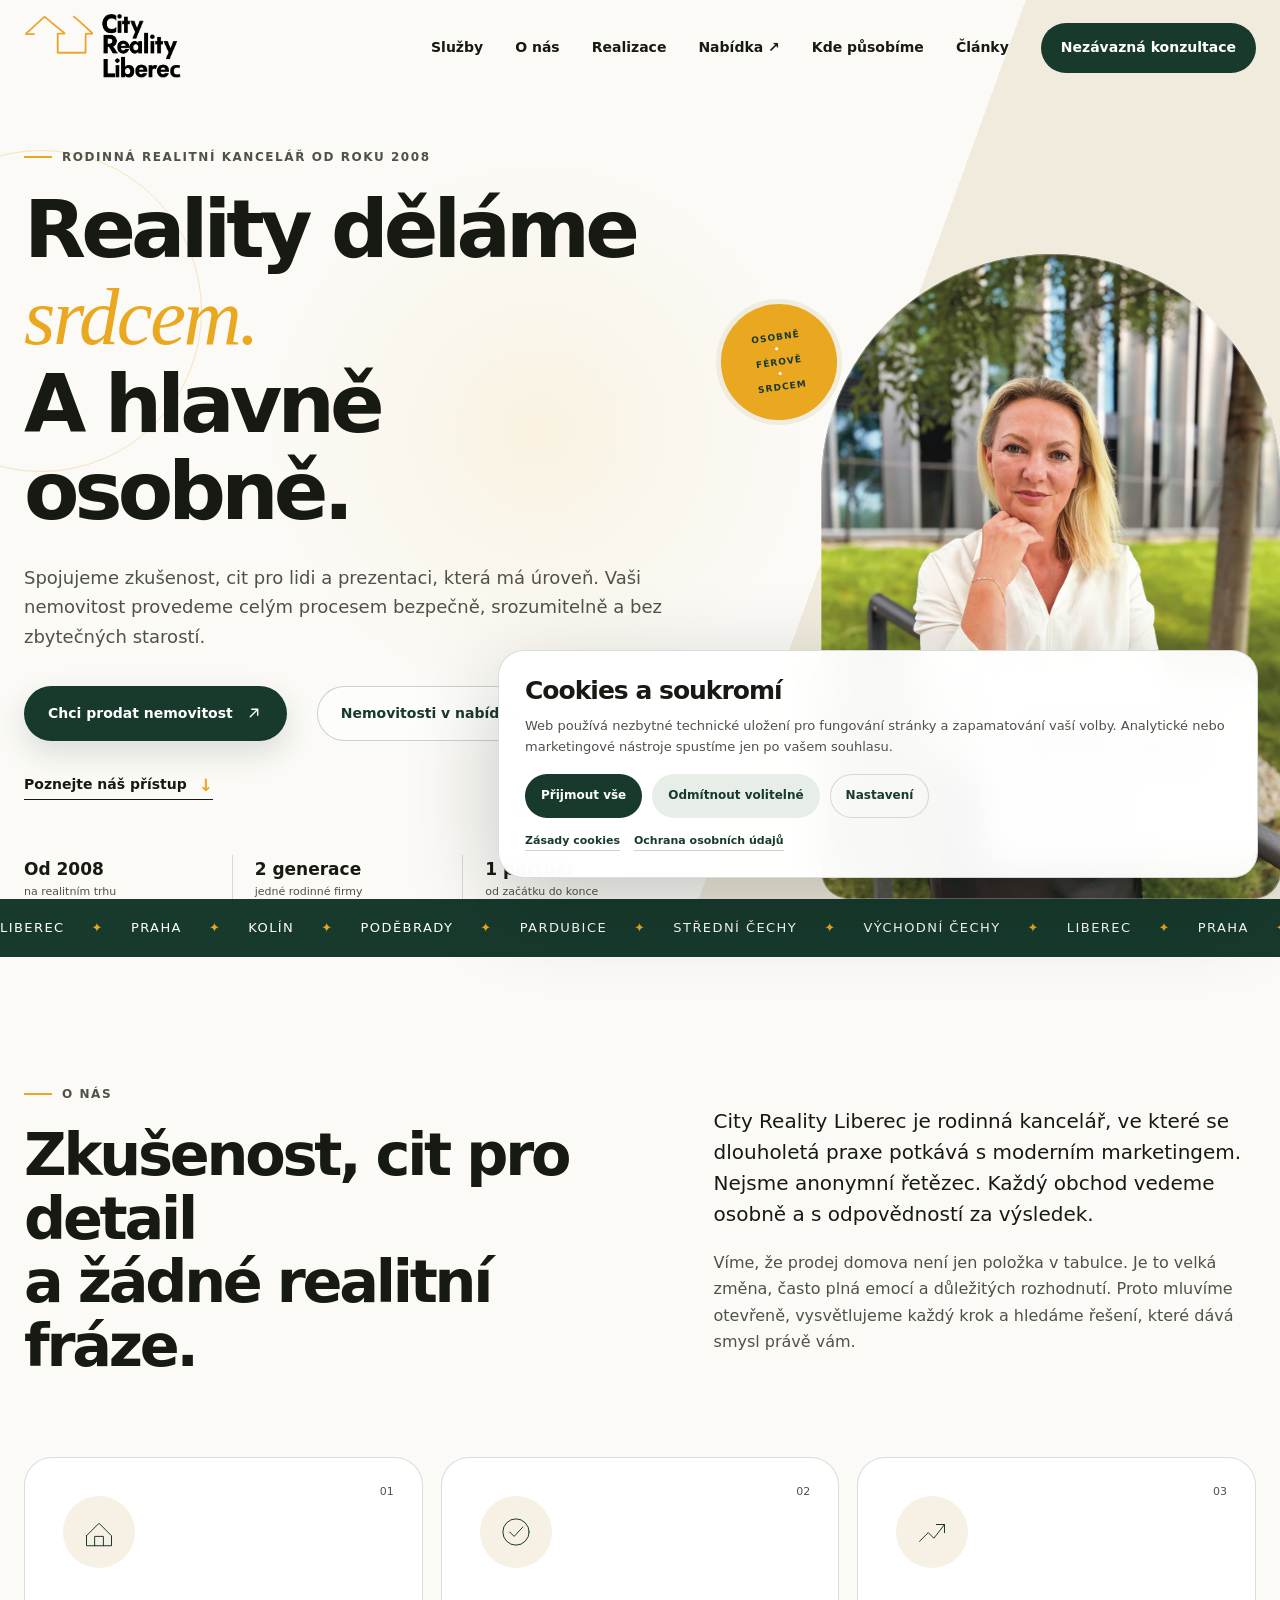
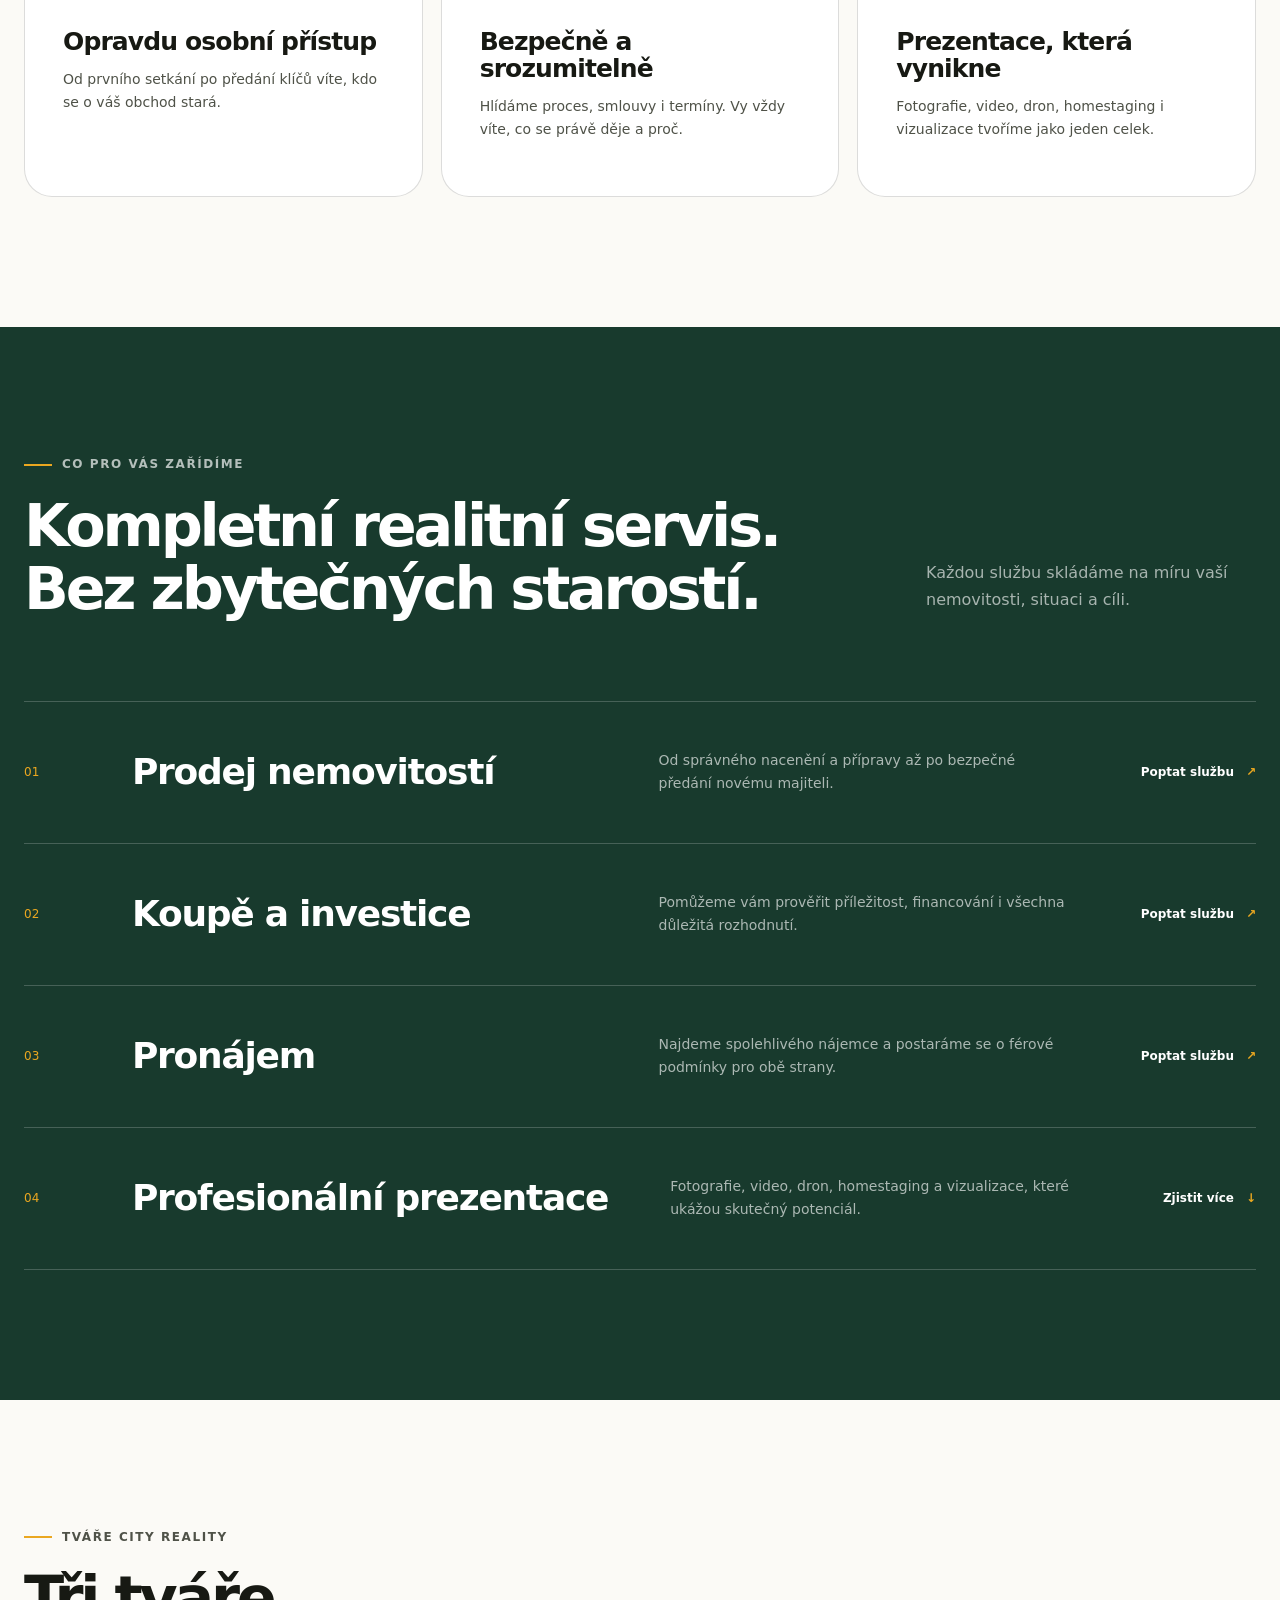
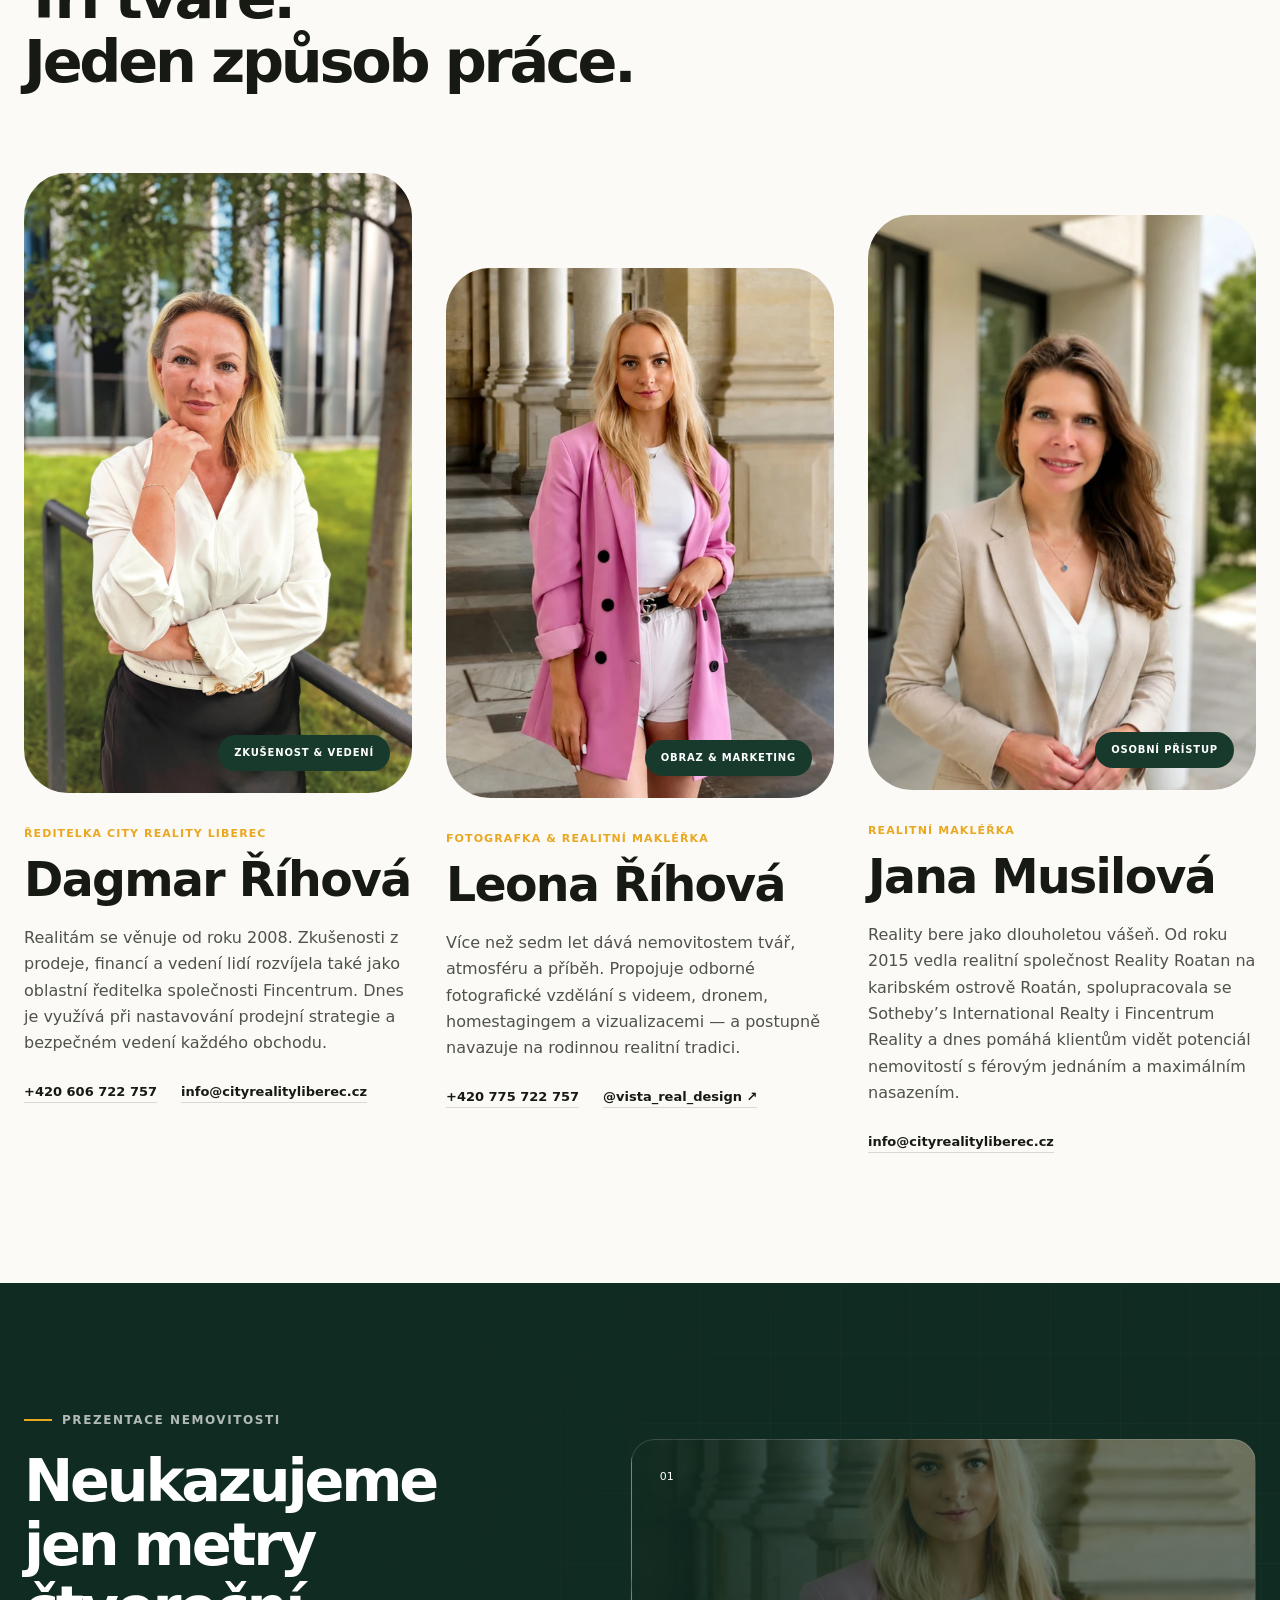
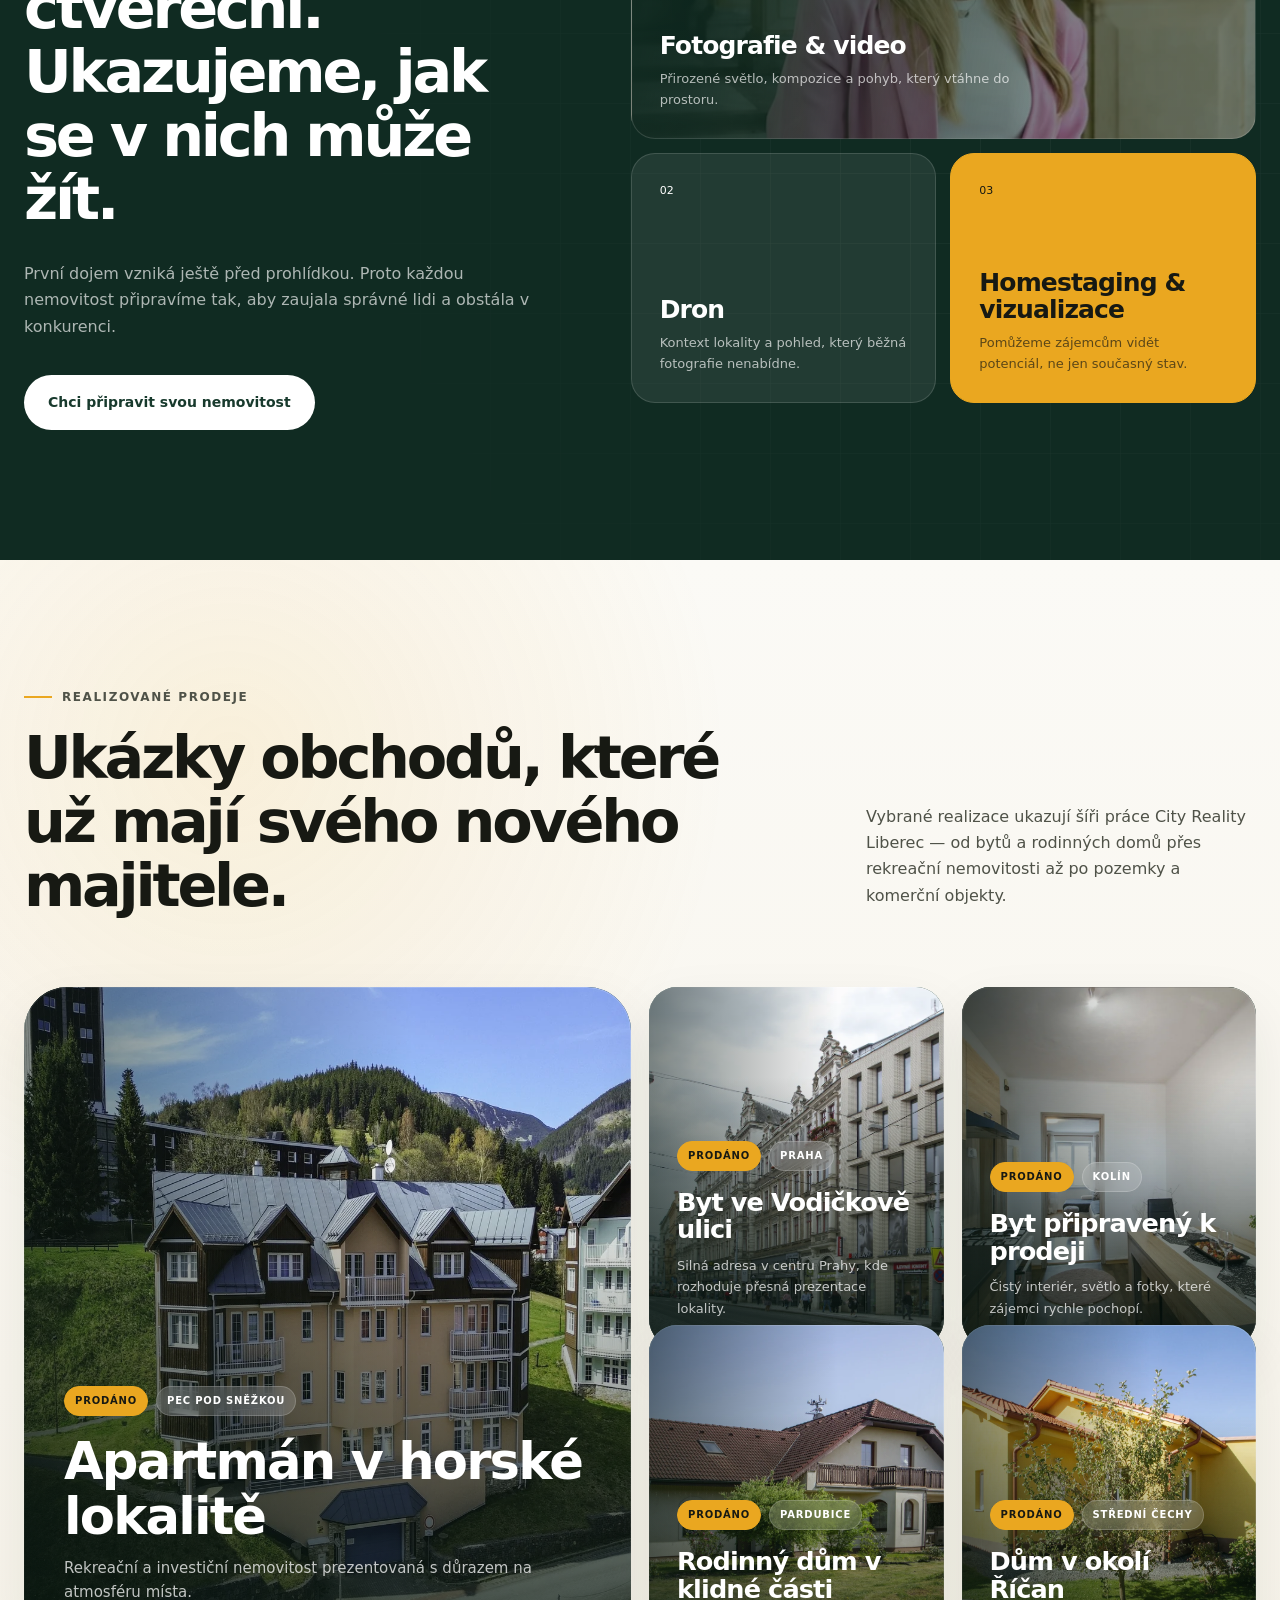
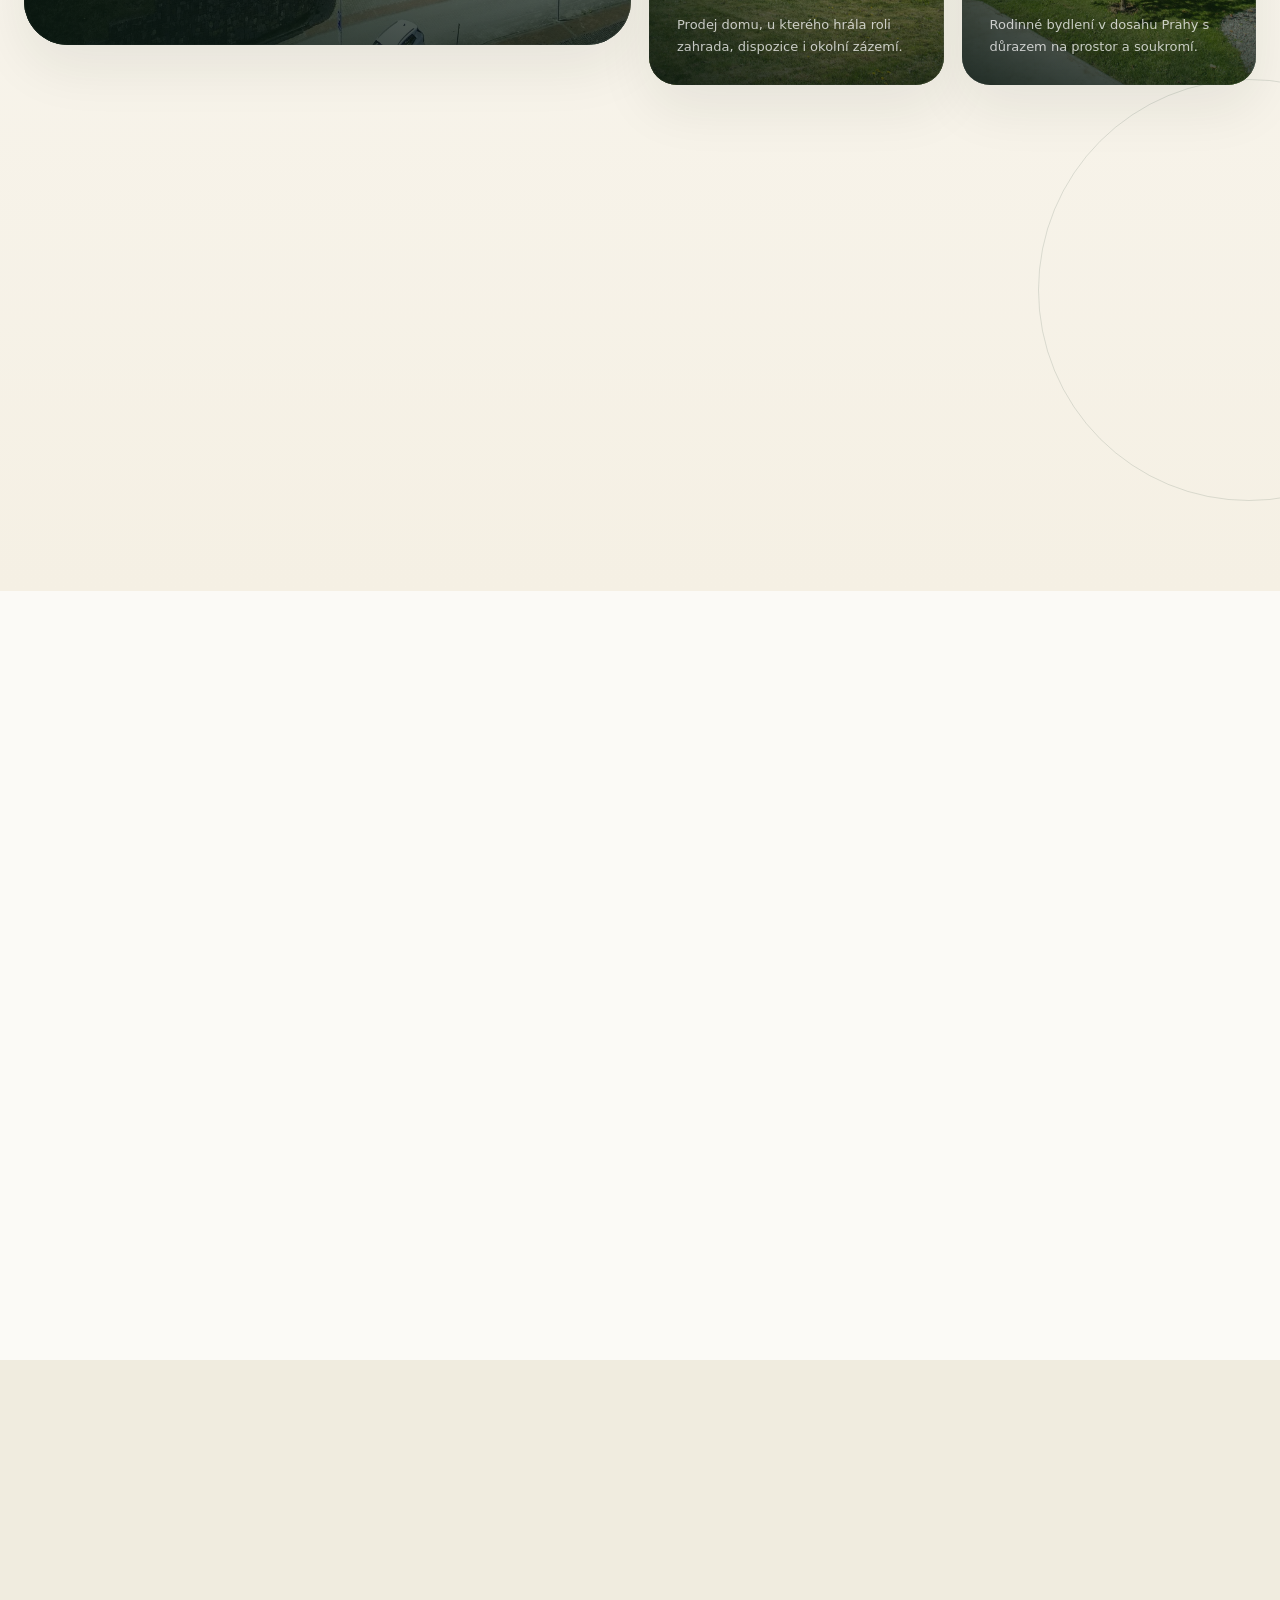
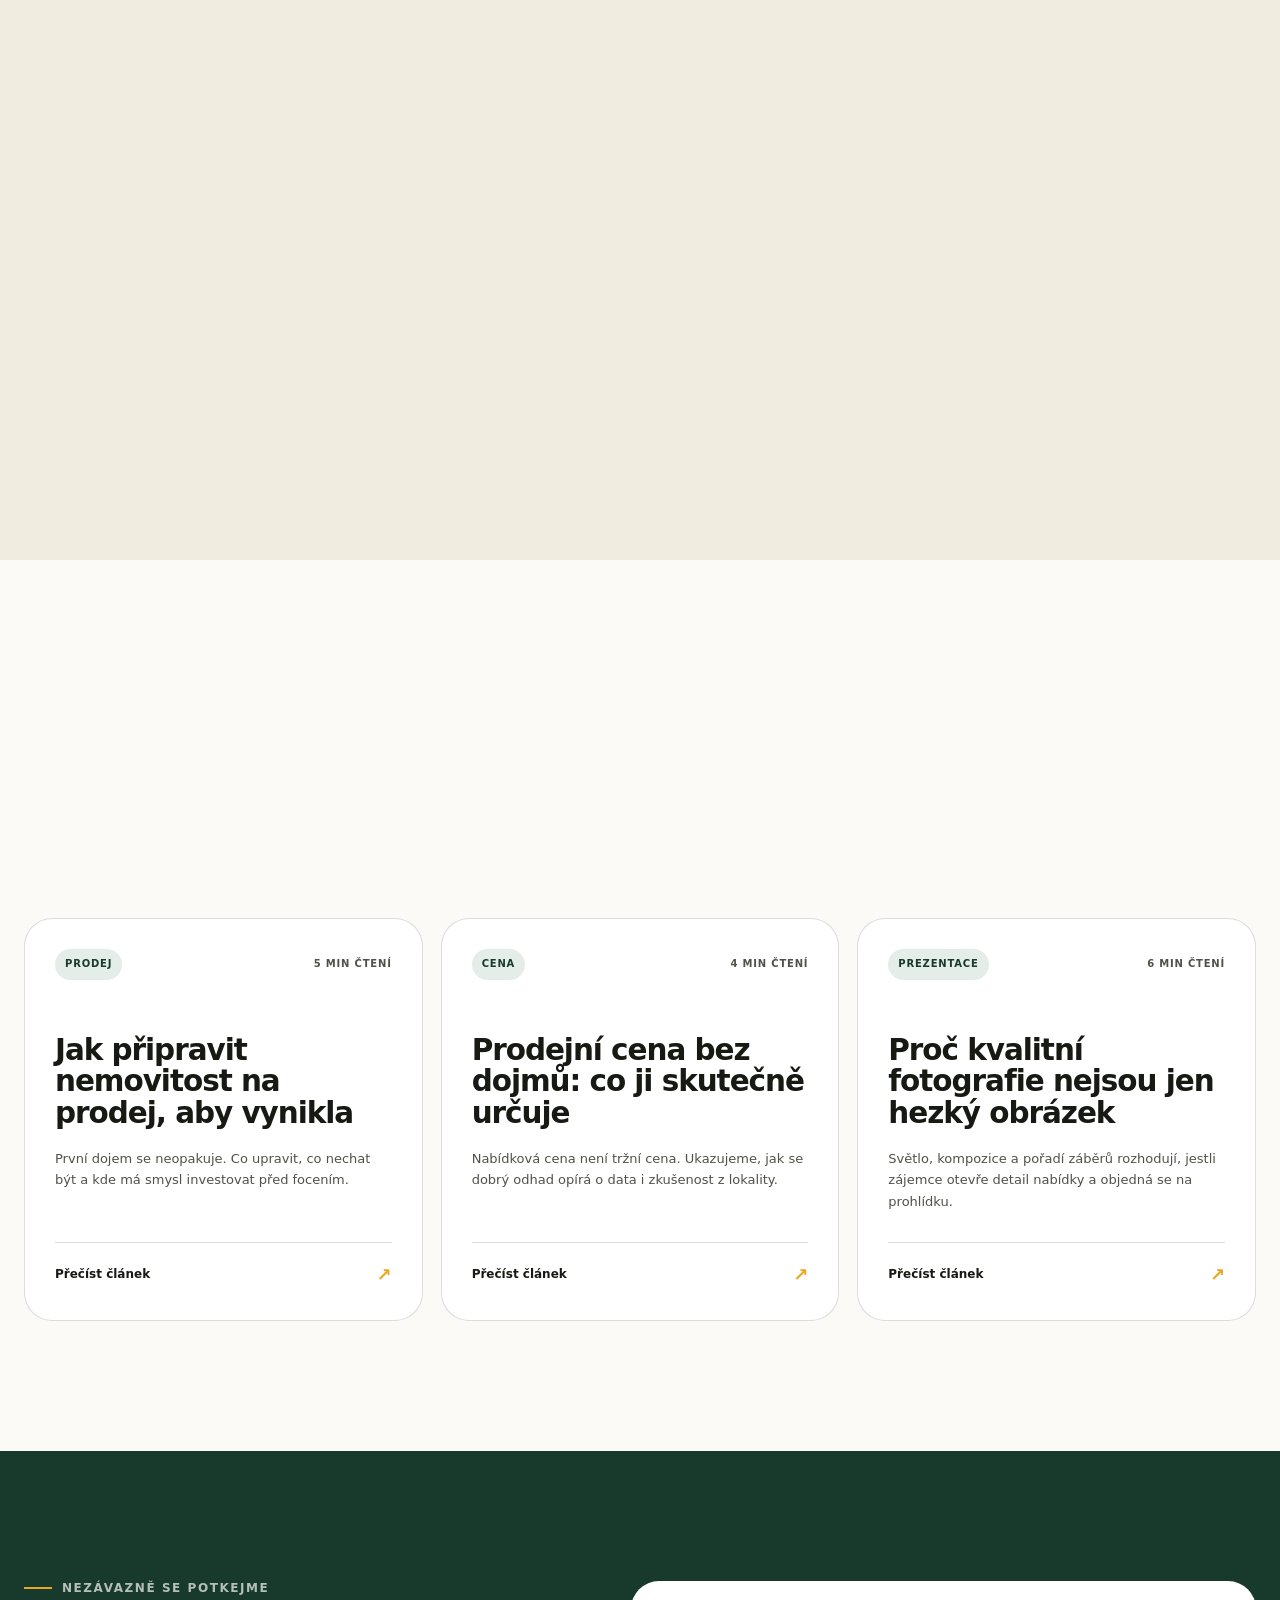
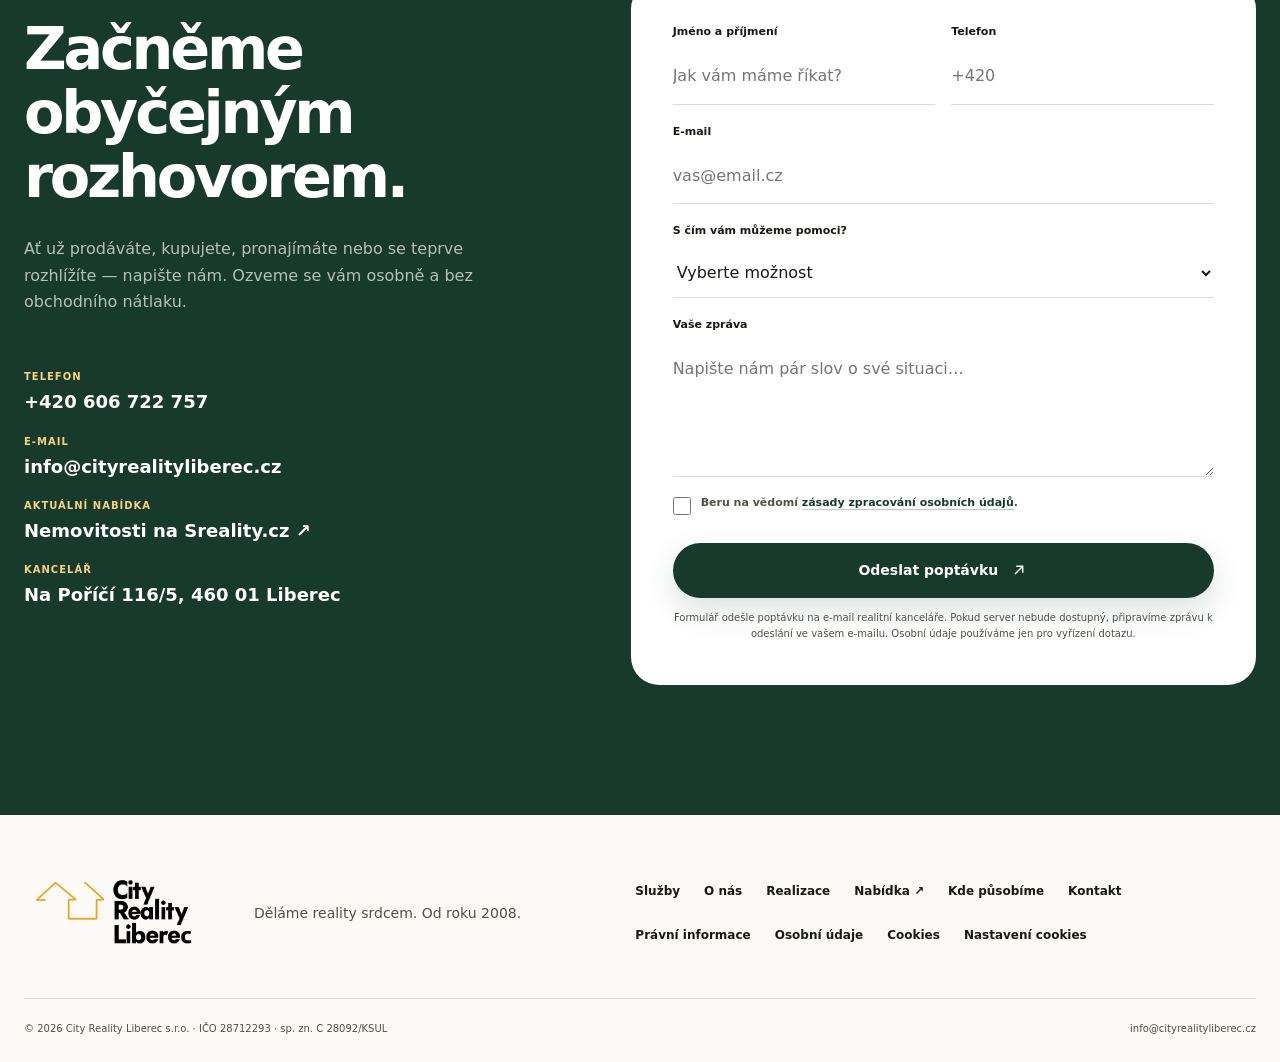
==== commit 5fe9d1c3: "Fix Dagmar photo color profile for web" ====
--- a/index.html
+++ b/index.html
@@ -37,7 +37,7 @@
     />
     <meta name="twitter:image" content="https://cityrealityliberec.cz/assets/og-image.jpg" />
     <link rel="icon" href="assets/favicon.svg" type="image/svg+xml" />
-    <link rel="preload" href="assets/dagmar-rihova-img-8661-edit-kopie.webp" as="image" />
+    <link rel="preload" href="assets/dagmar-rihova-img-8661-srgb.webp" as="image" />
     <link rel="stylesheet" href="styles.css?v=20260710-dagmar" />
     <script src="script.js?v=20260701-form" defer></script>
     <script type="application/ld+json">
@@ -55,7 +55,7 @@
           {
             "@type": "ImageObject",
             "@id": "https://cityrealityliberec.cz/#primaryimage",
-            "url": "https://cityrealityliberec.cz/assets/dagmar-rihova-img-8661-edit-kopie.webp",
+            "url": "https://cityrealityliberec.cz/assets/dagmar-rihova-img-8661-srgb.webp",
             "width": 1200,
             "height": 1600,
             "caption": "Dagmar Říhová, City Reality Liberec"
@@ -118,7 +118,7 @@
                 "@type": "Person",
                 "name": "Dagmar Říhová",
                 "jobTitle": "Ředitelka City Reality Liberec",
-                "image": "https://cityrealityliberec.cz/assets/dagmar-rihova-img-8661-edit-kopie.webp",
+                "image": "https://cityrealityliberec.cz/assets/dagmar-rihova-img-8661-srgb.webp",
                 "telephone": "+420606722757",
                 "email": "info@cityrealityliberec.cz"
               },
@@ -311,7 +311,7 @@
           <div class="hero-visual reveal reveal-delay">
             <div class="portrait portrait-main">
               <img
-                src="assets/dagmar-rihova-img-8661-edit-kopie.webp"
+                src="assets/dagmar-rihova-img-8661-srgb.webp"
                 alt="Dagmar Říhová, ředitelka City Reality Liberec"
                 width="1200"
                 height="1600"
@@ -440,7 +440,7 @@
           <div class="team-grid">
             <article class="profile profile-dagmar reveal">
               <div class="profile-photo">
-                <img src="assets/dagmar-rihova-img-8661-edit-kopie.webp" alt="Dagmar Říhová" width="1200" height="1600" loading="lazy" />
+                <img src="assets/dagmar-rihova-img-8661-srgb.webp" alt="Dagmar Říhová" width="1200" height="1600" loading="lazy" />
                 <span class="profile-label">Zkušenost &amp; vedení</span>
               </div>
               <div class="profile-copy">
